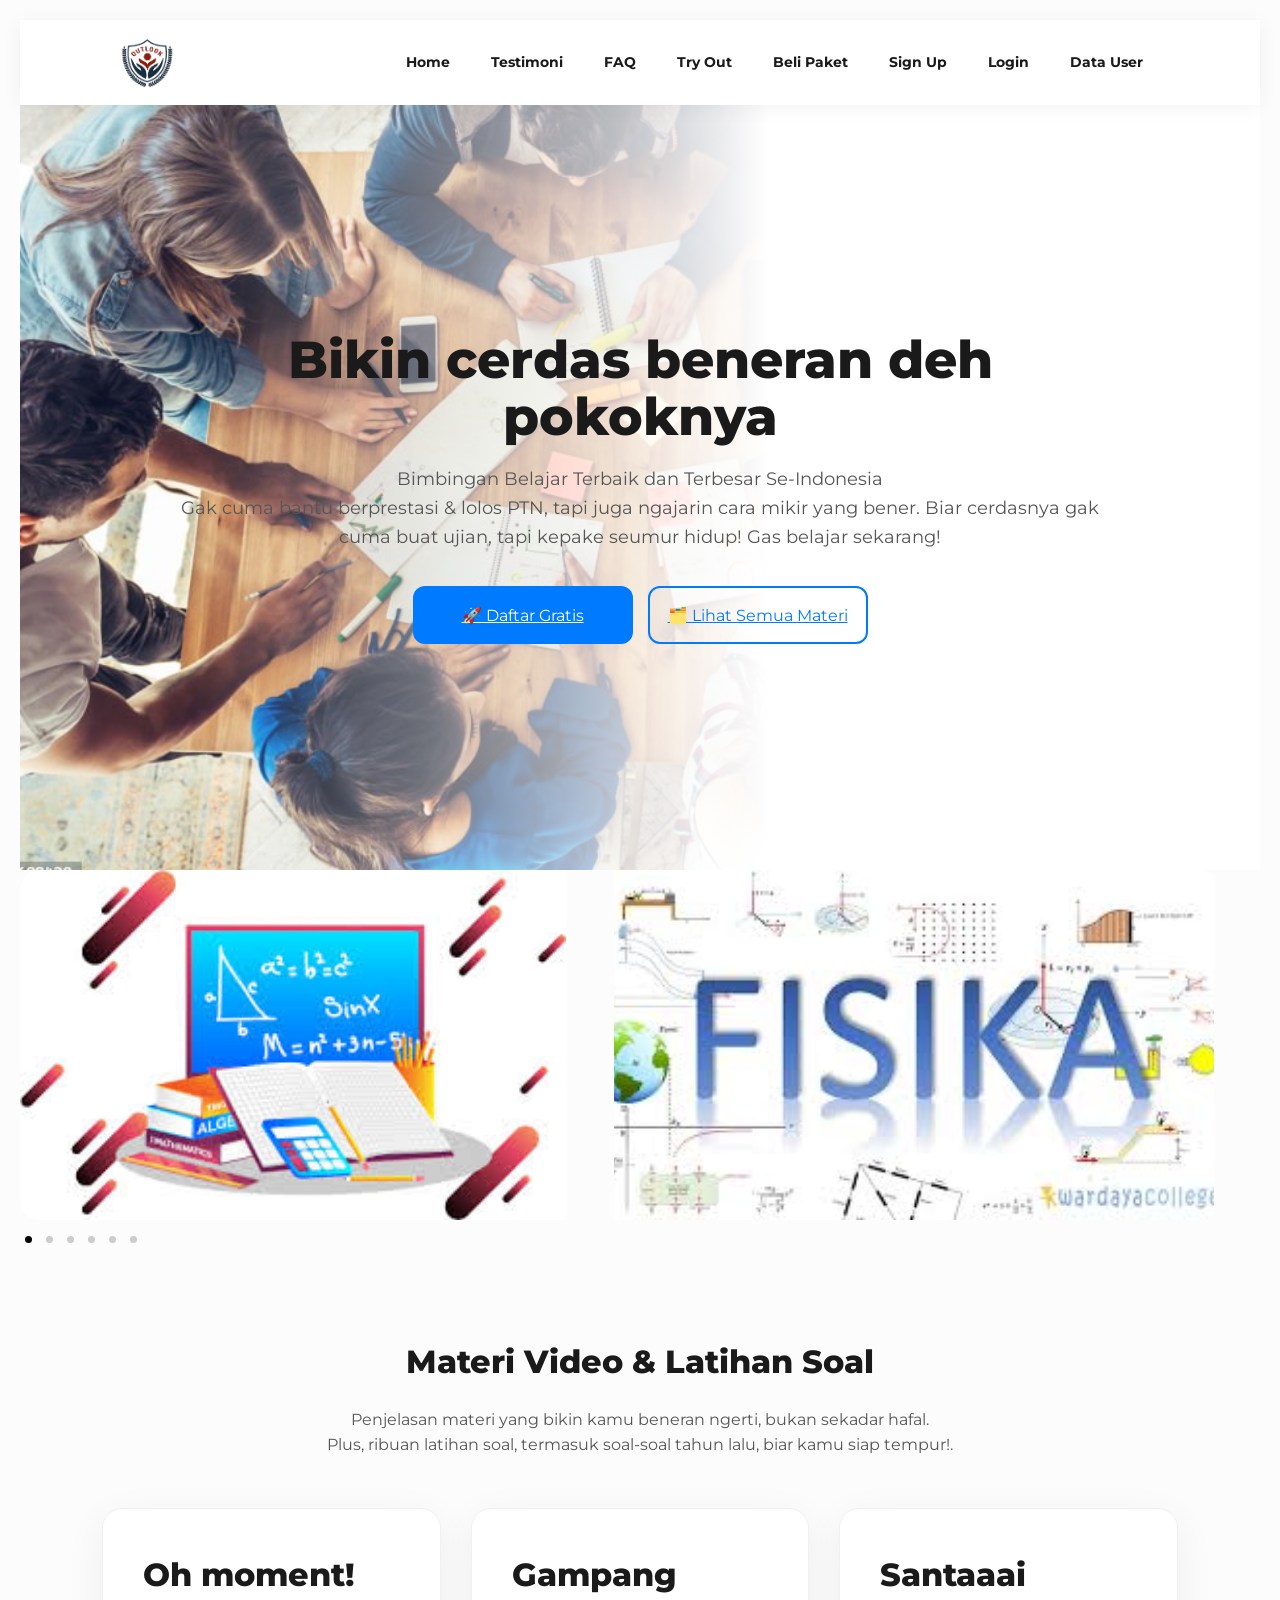
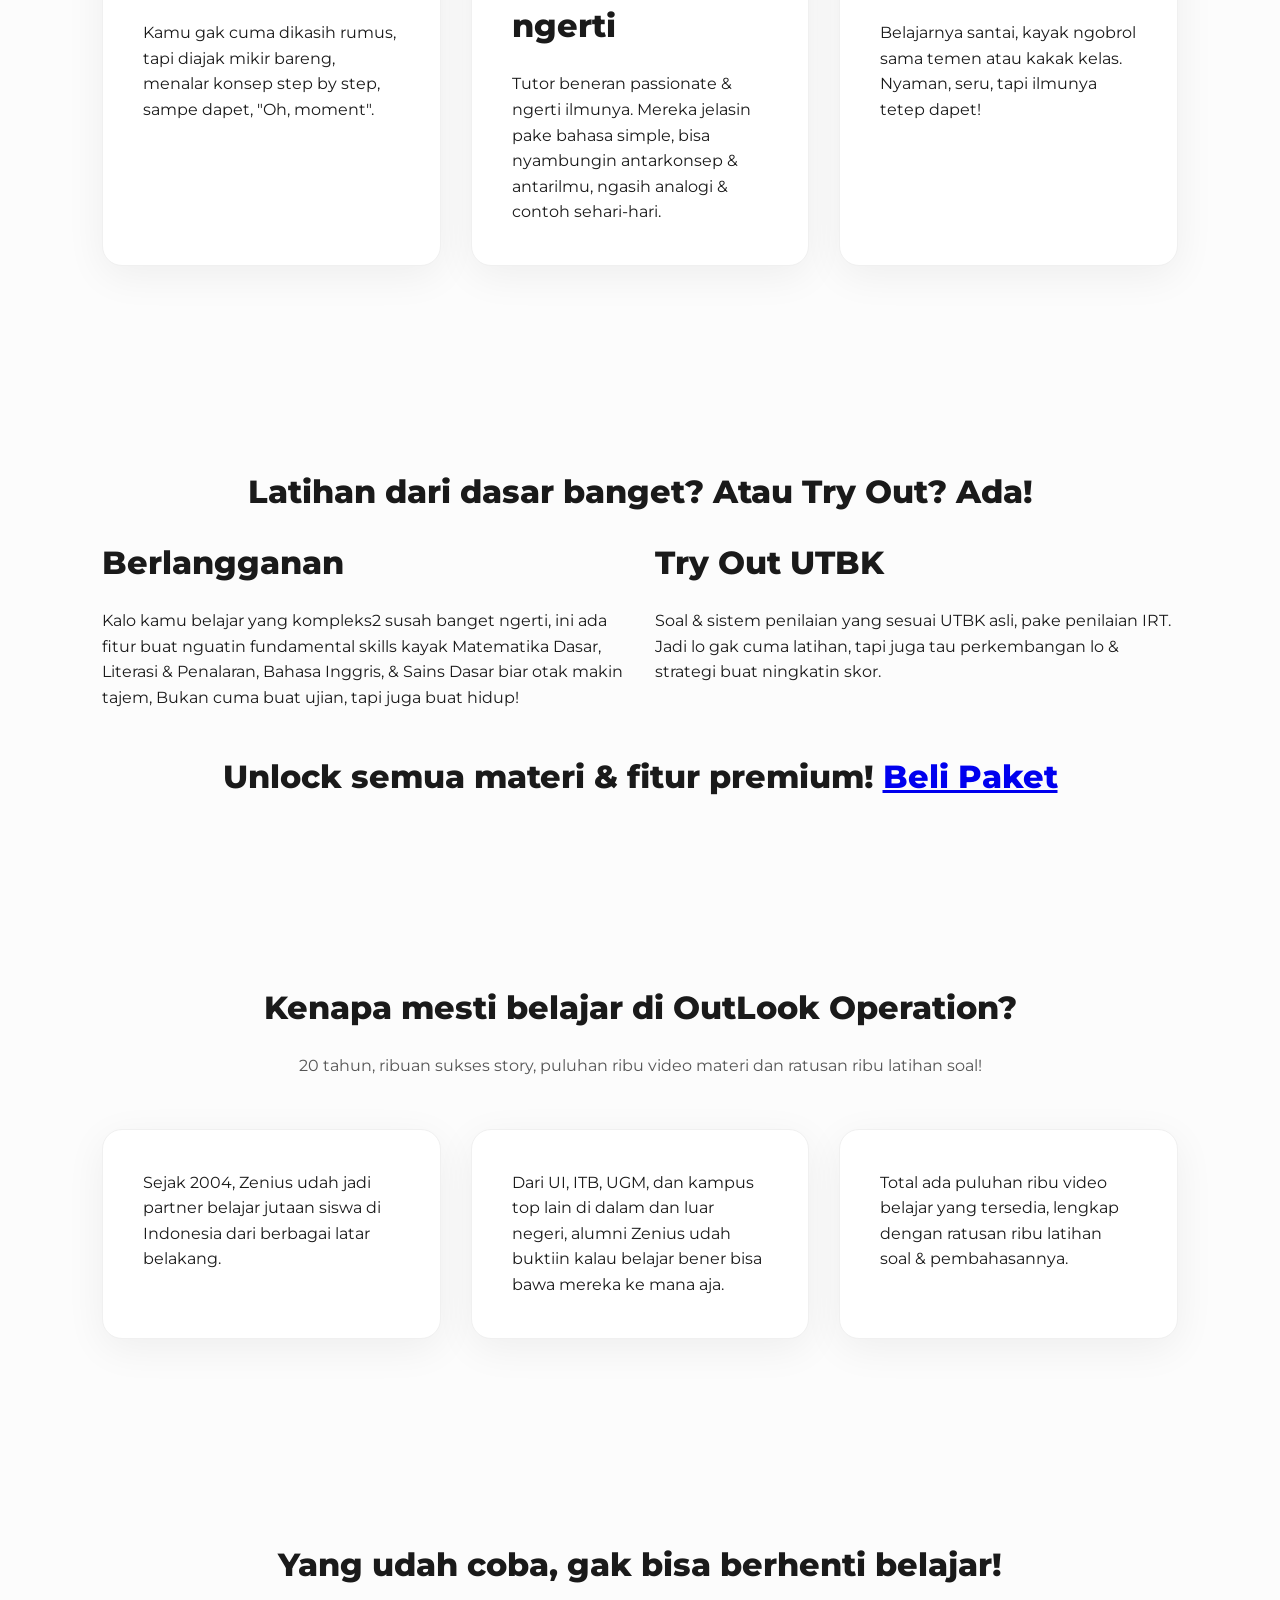
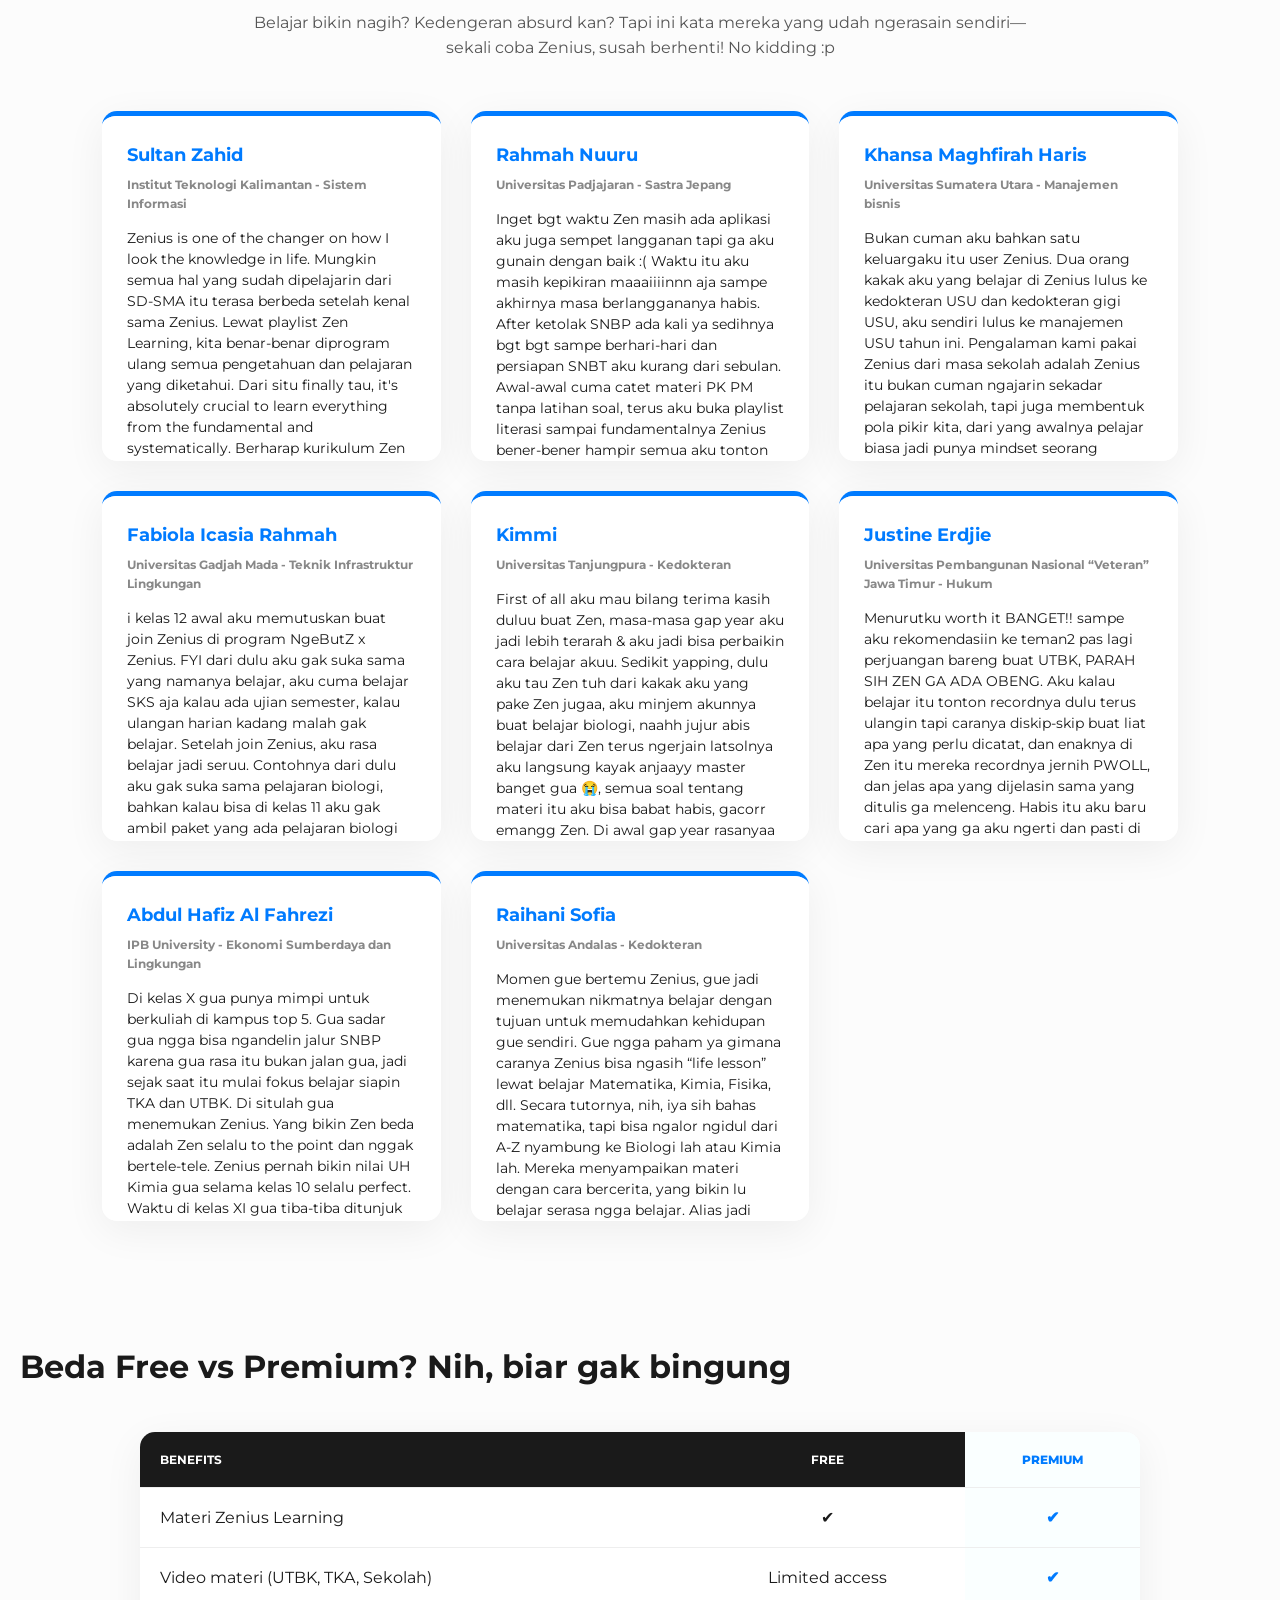
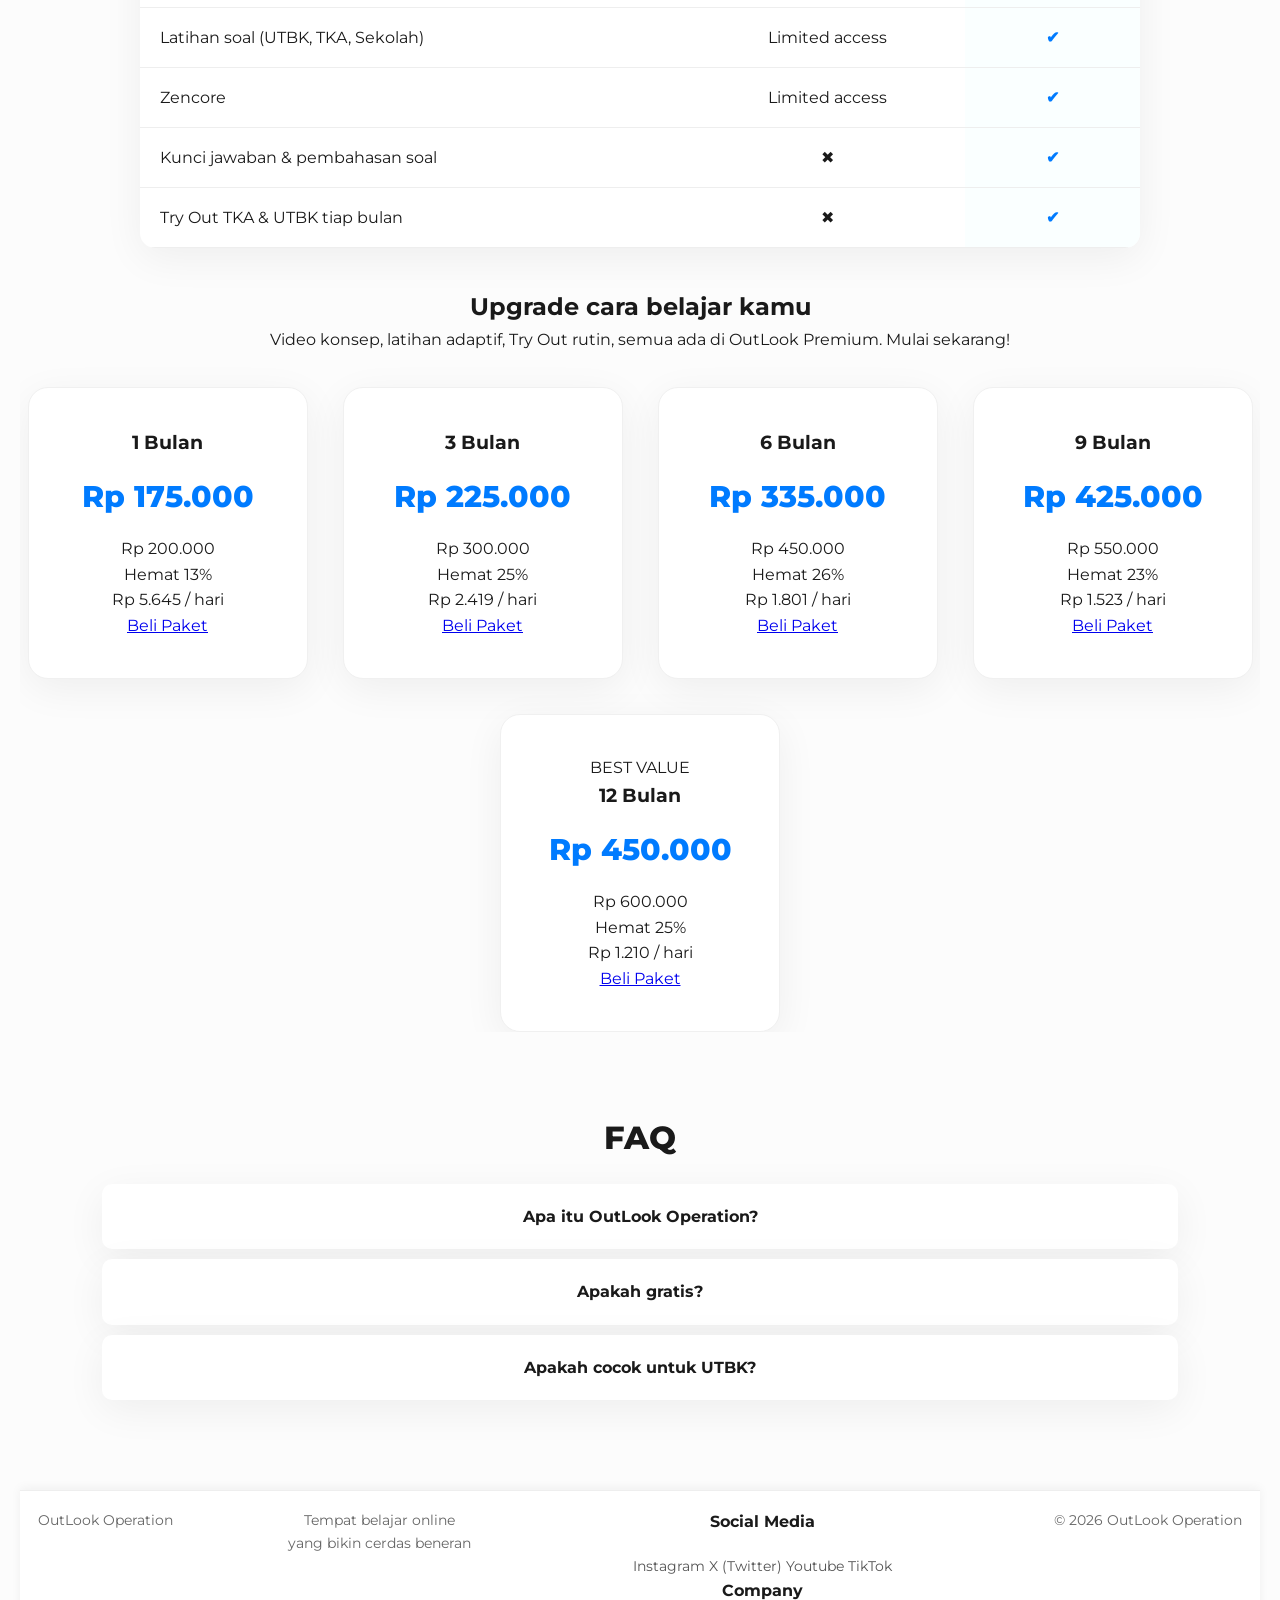
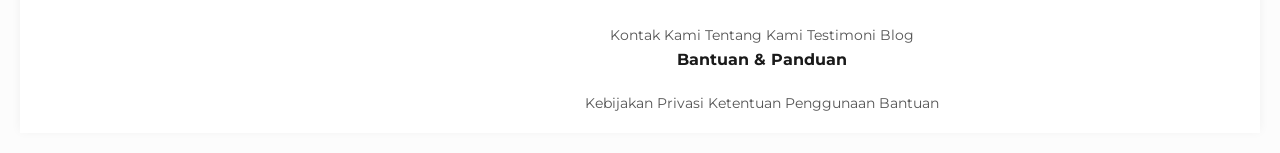
==== index.html @ 1793c938 "nabila membuat JS untuk data user ke tabel dan membuat CSS untuk halaman login & sign up" ====
<html lang="en">
<head>
    <meta charset="UTF-8">
    <meta name="viewport" content="width=device-width, initial-scale=1.0">
    <title>OutLook Operation</title>
    <link rel="stylesheet" href="CSS/style.css">
    <link rel="preconnect" href="https://fonts.googleapis.com">
    <link rel="preconnect" href="https://fonts.gstatic.com" crossorigin>
    <link href="https://fonts.googleapis.com/css2?family=Montserrat:ital,wght@0,100..900;1,100..900&display=swap" rel="stylesheet">

</head>
<body>
    <!-- Header -->
    <header class="navbar">
        <li><a href="#testimoni">Testimoni</a></li>
        <li><a href="#faq">FAQ</a></li>

        <div class="top-menu">
            <ul>
                <li><a href="sma.html">SMA</a></li>
                <li><a href="utbk.html">UTBK</a></li>
                <li><a href="ujian-mandiri.html">Ujian Mandiri</a></li>
            </ul>
        </div>
            <a href="index.html">
            <img src="OutLook Logo.png" alt="Logo" style="height: 75px;">
            </a>
        <div>
            <input type="checkbox" id="nav-Toggle" class="nav-Toggle">
            <label for="nav-Toggle" class="navToggleMenu">
                <span></span>
                <span></span>
                <span></span>
            </label>
            <nav>
                <ul class="nav-menu">
                    <li><a href="index.html" class="active">Home</a></li>
                    <li><a href="#testimoni">Testimoni</a></li>
                    <li><a href="#faq">FAQ</a></li>
                    <li><a href="#tryout">Try Out</a></li>
                    <li><a href="#beli-paket">Beli Paket</a></li>
                    <li><a href="SignUp.html">Sign Up</a></li>
                    <li><a href="login.html">Login</a></li>
                    <li><a href="DataUser.html">Data User</a></li>
                </ul>
            </nav>
        </div>
    </header>
    <!-- akhir header -->

    <!-- awal main -->
    <main>
        <!-- section 1: welcome -->
        <section class="hero">
            <div class="container">
                <h1>Bikin cerdas beneran deh pokoknya</h1>
                <p>Bimbingan Belajar Terbaik dan Terbesar Se-Indonesia <br> Gak cuma bantu berprestasi & lolos PTN, tapi juga ngajarin cara mikir yang bener. Biar cerdasnya gak cuma buat ujian, tapi kepake seumur hidup! Gas belajar sekarang!
                </p>
                <div class="hero-button">
                    <!-- Link cepat -->
                    <a href="SignUp.html" class="btn btn-primary">🚀 Daftar Gratis</a>
                    <a href="Materi.html" class="btn btn-outline">🗂️ Lihat Semua Materi</a>
                </div>
            </div>
        </section>

        <div class="slider">

            <!-- Radio -->
            <input type="radio" name="slide" id="s1" checked>
            <input type="radio" name="slide" id="s2">
            <input type="radio" name="slide" id="s3">
            <input type="radio" name="slide" id="s4">
            <input type="radio" name="slide" id="s5">
            <input type="radio" name="slide" id="s6">

            <!-- Slides -->
            <div class="slides">

                <img src="images/img1.jpg">
                <img src="images/img2.jpg">
                <img src="images/img3.jpg">
                <img src="images/img4.jpg">
            
            </div>

            <!-- Dots -->
            <div class="dots">
                <label for="s1"></label>
                <label for="s2"></label>
                <label for="s3"></label>
                <label for="s4"></label>
                <label for="s5"></label>
                <label for="s6"></label>
            </div>

        </div>
        </section>


        <!-- Section 2: Video & Modul -->
        <section class="section">
            <div class="container">
                <h2>Materi Video & Latihan Soal</h2>
                <p class="section-desc">Penjelasan materi yang bikin kamu beneran ngerti, bukan sekadar hafal.<br>

Plus, ribuan latihan soal, termasuk soal-soal tahun lalu, biar kamu siap tempur!.</p>
                <div class="grid-card">
                    <article class="card">
                        <h2>Oh moment!</h2>
                        <p>Kamu gak cuma dikasih rumus, tapi diajak mikir bareng, menalar konsep step by step, sampe dapet, "Oh, moment".</p>
                    </article>
                    <article class="card">
                        <h2>Gampang ngerti</h2>
                        <p>Tutor beneran passionate & ngerti ilmunya. Mereka jelasin pake bahasa simple, bisa nyambungin antarkonsep & antarilmu, ngasih analogi & contoh sehari-hari.</p>
                    </article>
                    <article class="card">
                        <h2>Santaaai</h2>
                        <p>Belajarnya santai, kayak ngobrol sama temen atau kakak kelas. Nyaman, seru, tapi ilmunya tetep dapet!</p>
                    </article>
                </div>
            </div>
        </section>

                <!-- Section 3: Try Out -->
        <section class="section">
            <div class="container">
                <h2>Latihan dari dasar banget? Atau Try Out? Ada!</h2>
                <div class="grid-tryout">
                    <article class="tryout">
                        <h2>Berlangganan</h2>
                        <p>Kalo kamu belajar yang kompleks2 susah banget ngerti, ini ada fitur buat nguatin fundamental skills kayak Matematika Dasar, Literasi & Penalaran, Bahasa Inggris, & Sains Dasar biar otak makin tajem, Bukan cuma buat ujian, tapi juga buat hidup!</p>
                    </article>
                    <article class="tryout">
                        <h2>Try Out UTBK</h2>
                        <p>Soal & sistem penilaian yang sesuai UTBK asli, pake penilaian IRT. Jadi lo gak cuma latihan, tapi juga tau perkembangan lo & strategi buat ningkatin skor.</p>
                    </article>
                </div>
            </div>

            <h2>Unlock semua materi & fitur premium! <a href="BeliPaket.html">Beli Paket</a></h2>
        </section>

        <!-- section 3: About -->
        <section class="section">
            <div class="container">
                <h2>Kenapa mesti belajar di OutLook Operation?</h2>
                <p class="section-desc">20 tahun, ribuan sukses story, puluhan ribu video materi dan ratusan ribu latihan soal!</p>
                <div class="grid-about">
                    <div class="about">
                        <p>Sejak 2004, Zenius udah jadi partner belajar jutaan siswa di Indonesia dari berbagai latar belakang.</p>
                    </div>
                    <div class="about">
                        <p>Dari UI, ITB, UGM, dan kampus top lain di dalam dan luar negeri, alumni Zenius udah buktiin kalau belajar bener bisa bawa mereka ke mana aja.</p>
                    </div>
                    <div class="about">
                        <p>Total ada puluhan ribu video belajar yang tersedia, lengkap dengan ratusan ribu latihan soal & pembahasannya.</p>
                    </div>              
                </div>
            </div>
        </section>

                <!-- section 4: Testimoni -->
        <section class="section" id="testimoni">
            <div class="container">
                <h2>Yang udah coba, gak bisa berhenti belajar!</h2>
                <p class="section-desc">Belajar bikin nagih? Kedengeran absurd kan? Tapi ini kata mereka yang udah ngerasain sendiri—sekali coba Zenius, susah berhenti! No kidding :p</p>
                <div class="grid-testimoni">
                    <div class="testimoni">
                        <h3>Sultan Zahid</h3>
                        <p>Institut Teknologi Kalimantan - Sistem Informasi</p>
                        <p>Zenius is one of the changer on how I look the knowledge in life. Mungkin semua hal yang sudah dipelajarin dari SD-SMA itu terasa berbeda setelah kenal sama Zenius. Lewat playlist Zen Learning, kita benar-benar diprogram ulang semua pengetahuan dan pelajaran yang diketahui. Dari situ finally tau, it's absolutely crucial to learn everything from the fundamental and systematically. Berharap kurikulum Zen bisa diterapkan ke seluruh sekolah, pasti banyak banget siswa yang akan melihat pelajaran menjadi lebih bermakna. Thank you so much Zen!</p>
                    </div>
                    <div class="testimoni">
                        <h3>Rahmah Nuuru</h3>
                        <p>Universitas Padjajaran - Sastra Jepang</p>
                        <p>Inget bgt waktu Zen masih ada aplikasi aku juga sempet langganan tapi ga aku gunain dengan baik :( Waktu itu aku masih kepikiran maaaiiiinnn aja sampe akhirnya masa berlanggananya habis. After ketolak SNBP ada kali ya sedihnya bgt bgt sampe berhari-hari dan persiapan SNBT aku kurang dari sebulan. Awal-awal cuma catet materi PK PM tanpa latihan soal, terus aku buka playlist literasi sampai fundamentalnya Zenius bener-bener hampir semua aku tonton dan aku catet :D Catetan aku almost dari Zenius semua untuk sub-test PU, PPU, PBM, LitBind, LitBing. Seneng bgt karena tutornya tuh ngajarnya asik! Pake bahasa gaul dan kayak lagi diajarin temen. Enjoy bgt sampe lupa waktu kalo buka Zenius. Bener-bener diajarin dari dasar dan alasan kenapa harus belajar tiap sub-test sampai ke hal-hal detail ada semua, keren bgt. Beneran seneng bgt pernah belajar bareng Zen dan agak menyesal waktu itu sempet kebanyakan main, tapi thank you yaa Zenius sudah bantu aku capai salah satu mimpi aku </p>
                    </div>
                    <div class="testimoni">
                        <h3>Khansa Maghfirah Haris</h3>
                        <p>Universitas Sumatera Utara - Manajemen bisnis</p>
                        <p>Bukan cuman aku bahkan satu keluargaku itu user Zenius. Dua orang kakak aku yang belajar di Zenius lulus ke kedokteran USU dan kedokteran gigi USU, aku sendiri lulus ke manajemen USU tahun ini. Pengalaman kami pakai Zenius dari masa sekolah adalah Zenius itu bukan cuman ngajarin sekadar pelajaran sekolah, tapi juga membentuk pola pikir kita, dari yang awalnya pelajar biasa jadi punya mindset seorang mahasiswa. Jujur belajar di Zenius itu awet bangett ilmunya, kita diajarin dari konsep dasar bukan carcep (cara cepat) atau hapalan yang panjang2. Rasanya setiap habis belajar di Zenius itu mau belajar lagi lagi dan lagi, ilmunya ga pernah dapat di tempat lain, cuman di Zenius aku jadi suka belajar, dan penasaran dengan hal2 baru. Apalagi soal-soal dan tryoutnya, aku selalu ga bosen2 bahas soal di Zenius, soal-soalnya hots dan nantangin banget. Pencapaian nilai aku meningkat drastis waktu belajar di Zenius, ga bimbel di mana pun dari smp, tapi aku selalu dapat peringkat tertinggi di kelas maupun di sekolah. Kita diajarkan pemahaman dan pentingnya kita tau ilmu2 yang diajarkan ke kita, bukan cuman untuk sekolah tapi juga untuk masa depan kita. Tutor2 nya asli seru dan jago2 banget ngajarin, the real berkualitas, belajar mandiri jadi lebih enjoy tapi daging semua yang didapat. Makasih banget buat Zenius udah nemenin masa sekolahku, gak pernah nyesel belajar di Zenius, dan jadi rekomendasi banget untuk kamu yang mau jadi pelajar cerdas dan berkualitas ❤❤❤✨</p>
                    </div>
                    <div class="testimoni">
                        <h3>Fabiola Icasia Rahmah</h3>
                        <p>Universitas Gadjah Mada - Teknik Infrastruktur Lingkungan</p>
                        <p>i kelas 12 awal aku memutuskan buat join Zenius di program NgeButZ x Zenius. FYI dari dulu aku gak suka sama yang namanya belajar, aku cuma belajar SKS aja kalau ada ujian semester, kalau ulangan harian kadang malah gak belajar. Setelah join Zenius, aku rasa belajar jadi seruu. Contohnya dari dulu aku gak suka sama pelajaran biologi, bahkan kalau bisa di kelas 11 aku gak ambil paket yang ada pelajaran biologi (tapi sayangnya di sekolahku gak ada). Akhirnya aku harus menjalankan masa SMA ku terutama di kelas 10 dan 11 untuk belajar biologi walaupun gak suka, soal nilai jangan ditanya tiap ulangan harian aja gak pernah belajar, pasti lah di bawah KKM wkwkwk, padahal untuk pelajaran lain (fisika, kimia) masih oke oke aja. Waktu di kelas 12 mulai lah belajar lewat Zenius dan ternyata aku jadi suka biologi karena penjelasan di Zenius tuh runtut terus kita bisa kilas balik kenapa sih ini bisa ada, apa gunanya kita belajar ini, dan yang bikin aku kagum ada semua hal itu terkoneksi... dari sini sih aku jadi suka belajar khususnya biologi.. dan saat pertama kali aku ulangan biologi di kelas 12... aku dapet nilai terbesar di kelas, diriku aja heran banget apalagi teman-teman sekelasku. pokoknya Zenius tuh bikin aku jadi suka belajar, semoga semangat belajar ini bisa terus ada dalam diriku... thanks Zenius 🙌</p>
                    </div>
                    <div class="testimoni">
                        <h3>Kimmi</h3>
                        <p>Universitas Tanjungpura - Kedokteran</p>
                        <p>First of all aku mau bilang terima kasih duluu buat Zen, masa-masa gap year aku jadi lebih terarah & aku jadi bisa perbaikin cara belajar akuu. Sedikit yapping, dulu aku tau Zen tuh dari kakak aku yang pake Zen jugaa, aku minjem akunnya buat belajar biologi, naahh jujur abis belajar dari Zen terus ngerjain latsolnya aku langsung kayak anjaayy master banget gua 😭, semua soal tentang materi itu aku bisa babat habis, gacorr emangg Zen. Di awal gap year rasanyaa clueless harus gimana, teruss kakak aku bilang Zenius comeback. Teruss aku langsung beli yang premium setahun. Langsung deh tuh gass marathon playlist UTBK Zenius. Mulai dari situ aku nyadar kalo fondasi sengaruh itu buat belajarr. Soalnya dari dulu aku belajar yaa langsung ke materi yang bakal untuk ulangan & terpaku sama rumus. Kalo sekarang aku udah bisa ga terpaku sama rumus jadi bisa ngerjain soal walaupun materinya udah samar-samar gituu. Kurang lebih setahun akuu belajarr samaa Zenn + ngebutz, comboo inii ngubah cara pandang aku buaatt belajaarr, yang tadinyaa akuu belajar buat tes ajaa, sekarang aku belajar buat dipake seterusnyaa. Setelah bangun - makan - belajar - makan - mandi - belajar - tidur selama setahun ditemenin sama Zen akhirnya aku lolos utbk tahunn inii YEEEYYY, tebak di manaa... DI FK UNTAN 😭😭 setelah dua kali nolak aku akhirnya dia nerima aku plss!!!! Thankk youu Zenn udah nemenin masa masa gap akuu, sekarang aku masih & selalu rekomendasiin Zen buat temen-temen aku yang mau UTBK. Ga kebayang kalo ga tau Zen comeback bakal gimana setahun kemaren 😔 beruntung bisa kenal Zen & tutor-tutor Zen. SAYANG BANGET SAMA ZENN, LOVV LOOVV 🫶🏻🫶🏻🫶🏻🫶🏻🫶🏻</p>
                    </div>
                    <div class="testimoni">
                        <h3>Justine Erdjie</h3>
                        <p>Universitas Pembangunan Nasional “Veteran” Jawa Timur - Hukum</p>
                        <p>Menurutku worth it BANGET!! sampe aku rekomendasiin ke teman2 pas lagi perjuangan bareng buat UTBK, PARAH SIH ZEN GA ADA OBENG. Aku kalau belajar itu tonton recordnya dulu terus ulangin tapi caranya diskip-skip buat liat apa yang perlu dicatat, dan enaknya di Zen itu mereka recordnya jernih PWOLL, dan jelas apa yang dijelasin sama yang ditulis ga melenceng. Habis itu aku baru cari apa yang ga aku ngerti dan pasti di ZEN LAGII CARINYAA, KAYA UDAH SEKOMPLIT ITUUUU. Apalagi kalau udah belajar sama Ka Butz, Ka Uti, Ka Insiii, AKKK ITU SERU BNGTT, udah deh itu ajaa, TERIMA KASIH ZENNN UDAH BANTU ANAK GAGAL INI YANG KETOLAK 9 JALUR PTN DI TAHUN KEMARIN.</p>
                    </div>
                    <div class="testimoni">
                        <h3>Abdul Hafiz Al Fahrezi</h3>
                        <p>IPB University - Ekonomi Sumberdaya dan Lingkungan</p>
                        <p>Di kelas X gua punya mimpi untuk berkuliah di kampus top 5. Gua sadar gua ngga bisa ngandelin jalur SNBP karena gua rasa itu bukan jalan gua, jadi sejak saat itu mulai fokus belajar siapin TKA dan UTBK. Di situlah gua menemukan Zenius. Yang bikin Zen beda adalah Zen selalu to the point dan nggak bertele-tele. Zenius pernah bikin nilai UH Kimia gua selama kelas 10 selalu perfect. Waktu di kelas XI gua tiba-tiba ditunjuk ikut OSK Biologi yang saat itu gak gua dalami. Tapi selama 2 bulan gua enjoy banget belajar biologi kayak didongengin aja wkwk (GG Bang Pras). Walau belum lolos saat itu, gua sangat bersyukur karena gua jadi menemukan passion di bidang lingkungan hidup. Sampai di kelas XII gua sedih denger Zen tutup sementara.... tapi ketika Zen balik tanpa pikir panjang gua langsung langganan lagi. Gua sangat terbantu dengan tracker materi yang disediain Zen. Banyak banget pandangan baru ketika belajar math di Zenius rasanya yang awalnya di sekolah gak nyambung langsung disambungin sama Zen (Bang Sabda panutan🫡). Dan akhir perjuangan, gua lulus UTBK di Ekonomi Sumberdaya dan Lingkungan - IPB. Terima kasih banyak buat Zen yang udah nemenin selama 3 tahun terakhir! Bahkan, saat ini gua masih langganan Zen untuk persiapan mata kuliah Mafiki dasar di semester 1 nanti, hehe. Akhir kata ILY ZEN! Terus jadi platform yang bikin cerdas beneran ya!</p>
                    </div>   
                    <div class="testimoni">
                        <h3>Raihani Sofia</h3>
                        <p>Universitas Andalas - Kedokteran</p>
                        <p>Momen gue bertemu Zenius, gue jadi menemukan nikmatnya belajar dengan tujuan untuk memudahkan kehidupan gue sendiri. Gue ngga paham ya gimana caranya Zenius bisa ngasih “life lesson” lewat belajar Matematika, Kimia, Fisika, dll. Secara tutornya, nih, iya sih bahas matematika, tapi bisa ngalor ngidul dari A-Z nyambung ke Biologi lah atau Kimia lah. Mereka menyampaikan materi dengan cara bercerita, yang bikin lu belajar serasa ngga belajar. Alias jadi seru parah dan nagih. Gongnya, moment gue waktu pandemi, isu-isunya murid Indonesia ngalamin learning loss, tapi gue ga relate sama sekali karena justru gue jadi semangat belajar walau ga di sekolah, alias pake Zenius. Akhirnya keterusan sampe SMA (semoga berlanjut sampai akhir hayat wkwk). Mindset gue terhadap belajar makin bagus karena makin dipoles. At the end, gue jadi mahasiswa Kedokteran!!! Thank you Zenius! Gue dateng dengan ekspektasi nilai 100 di ujian, lalu pulang dengan pelajaran hidup dengan segambreng 'bingkisan' nilai 100.</p>
                    </div>               
                </div>
            </div>
        </section>

        <h1>Beda Free vs Premium? Nih, biar gak bingung</h1>

        <table>
        <thead>
            <tr>
            <th>Benefits</th>
            <th class="center">Free</th>
            <th class="center premium">Premium</th>
            </tr>
        </thead>

        <tbody>
            <tr>
            <td>Materi Zenius Learning</td>
            <td class="center check">✔</td>
            <td class="center premium check">✔</td>
            </tr>

            <tr>
            <td>Video materi (UTBK, TKA, Sekolah)</td>
            <td class="center limited">Limited access</td>
            <td class="center premium check">✔</td>
            </tr>

            <tr>
            <td>Latihan soal (UTBK, TKA, Sekolah)</td>
            <td class="center limited">Limited access</td>
            <td class="center premium check">✔</td>
            </tr>

            <tr>
            <td>Zencore</td>
            <td class="center limited">Limited access</td>
            <td class="center premium check">✔</td>
            </tr>

            <tr>
            <td>Kunci jawaban & pembahasan soal</td>
            <td class="center cross">✖</td>
            <td class="center premium check">✔</td>
            </tr>

            <tr>
            <td>Try Out TKA & UTBK tiap bulan</td>
            <td class="center cross">✖</td>
            <td class="center premium check">✔</td>
            </tr>
        </tbody>
        </table>

</div>

    <section class="pricing-section" id="beli-paket">
        <h1>Upgrade cara belajar kamu</h1>
        <p>Video konsep, latihan adaptif, Try Out rutin, semua ada di OutLook Premium. Mulai sekarang!</p>

        <div class="pricing-cards">

            <!-- 1 BULAN -->
            <div class="card">
            <h3>1 Bulan</h3>
            <div class="price-box">
                <div class="price">Rp 175.000</div>
                <div class="old-price">Rp 200.000</div>
                <div class="save">Hemat 13%</div>
                <div class="per-day">Rp 5.645 / hari</div>
            </div>
                <a href="BeliPaket.html?paket=1">Beli Paket</a>
            </div>

            <!-- 3 BULAN -->
            <div class="card">
            <h3>3 Bulan</h3>
            <div class="price-box">
                <div class="price">Rp 225.000</div>
                <div class="old-price">Rp 300.000</div>
                <div class="save">Hemat 25%</div>
                <div class="per-day">Rp 2.419 / hari</div>
            </div>
                <a href="BeliPaket.html?paket=3">Beli Paket</a>
            </div>

            <!-- 6 BULAN -->
            <div class="card">
            <h3>6 Bulan</h3>
            <div class="price-box">
                <div class="price">Rp 335.000</div>
                <div class="old-price">Rp 450.000</div>
                <div class="save">Hemat 26%</div>
                <div class="per-day">Rp 1.801 / hari</div>
            </div>
                <a href="BeliPaket.html?paket=6">Beli Paket</a>
            </div>

            <!-- 9 BULAN -->
            <div class="card">
            <h3>9 Bulan</h3>
            <div class="price-box">
                <div class="price">Rp 425.000</div>
                <div class="old-price">Rp 550.000</div>
                <div class="save">Hemat 23%</div>
                <div class="per-day">Rp 1.523 / hari</div>
            </div>
                <a href="BeliPaket.html?paket=9">Beli Paket</a>
            </div>

            <!-- 12 BULAN -->
            <div class="card best">
            <div class="badge">BEST VALUE</div>
            <h3>12 Bulan</h3>
            <div class="price-box">
                <div class="price">Rp 450.000</div>
                <div class="old-price">Rp 600.000</div>
                <div class="save">Hemat 25%</div>
                <div class="per-day">Rp 1.210 / hari</div>
            </div>
                <a href="BeliPaket.html?paket=12">Beli Paket</a>
            </div>
        </div>

        </section>
    </main>
    <!-- akhir main -->

    <section class="section" id="faq">
    <div class="container">
        <h2>FAQ</h2>

        <div class="faq-item">
            <input type="checkbox" id="faq1">
            <label for="faq1">Apa itu OutLook Operation?</label>
            <p>Platform belajar online yang bantu kamu ngerti konsep, bukan cuma hafal.</p>
        </div>

        <div class="faq-item">
            <input type="checkbox" id="faq2">
            <label for="faq2">Apakah gratis?</label>
            <p>Ada versi gratis, tapi fitur lengkap ada di premium.</p>
        </div>

        <div class="faq-item">
            <input type="checkbox" id="faq3">
            <label for="faq3">Apakah cocok untuk UTBK?</label>
            <p>Sangat cocok karena soal dan sistemnya mirip UTBK asli.</p>
        </div>

    </div>
</section>


    <!-- Footer -->
        <footer class="footer">
            <!-- kiri -->
            <div class="footer-kiri">
                <div class="logo">
                OutLook
                <span>Operation</span>
                </div>

                <div class="tagline">
                    Tempat belajar online<br>
                    yang bikin cerdas beneran
                </div>

                <!-- kanan -->
                <div class="footer-kanan">
                    <div class="footer-col">
                    <h4>Social Media</h4>
                    <ul>
                        <li>Instagram</li>
                        <li>X (Twitter)</li>
                        <li>Youtube</li>
                        <li>TikTok</li>
                    </ul>
                    </div>

                    <div class="footer-col">
                    <h4>Company</h4>
                    <ul>
                        <li>Kontak Kami</li>
                        <li>Tentang Kami</li>
                        <li>Testimoni</li>
                        <li>Blog</li>
                    </ul>
                    </div>

                    <div class="footer-col">
                    <h4>Bantuan & Panduan</h4>
                    <ul>
                        <li>Kebijakan Privasi</li>
                        <li>Ketentuan Penggunaan</li>
                        <li>Bantuan</li>
                    </ul>
                    </div>

                </div>
                    <p>&copy; 2026 OutLook Operation</p>
                </div>
        </footer>
        <script src="proses.js"></script>
</body>
</html>
---- CSS/style.css ----
@import url('https://fonts.googleapis.com/css2?family=Montserrat:wght@400;600;700;800&display=swap');

:root {
    --primary: #007bff;
    --primary-hover: #0056b3;
    --dark: #1a1a1a;
    --text-gray: #555;
    --bg-light: #fcfcfc;
    --white: #ffffff;
    --shadow-soft: 0 10px 40px rgba(0,0,0,0.06);
    --transition: all 0.3s cubic-bezier(0.4, 0, 0.2, 1);
}

* {
    margin: 0;
    padding: 0;
    box-sizing: border-box;
}
  ul {
            list-style-type: none;
            margin: 0;
            padding: 0;
            }

            li {
                display: inline;
            }

        body {
            font-family: Arial, sans-serif;
            padding: 20px;
        }

        .search-box {
            text-align: center;
            margin-bottom: 20px;
        }

        input {
            width: 300px;
            padding: 10px;
            border-radius: 20px;
            border: 1px solid #ccc;
            outline: none;
        }

        .course-list {
            max-width: 500px;
            margin: auto;
        }

        .course {
            padding: 12px;
            border: 1px solid #ddd;
            margin-bottom: 10px;
            border-radius: 10px;
            background: #f9f9f9;
        }

        .hidden {
            display: none;
        }

        /* Container */
        .slider {
            width: 600px;
        }

        /* Slide area */
        .slides {

            display: flex;
            overflow-x: auto;
            scroll-snap-type: x mandatory;
            scroll-behavior: smooth;
            border-radius: 20px;
        }

        .slides img {
            width: 600px;
            height: 350px;
            object-fit: cover;
            scroll-snap-align: start;
        }

        /* Hide scrollbar */
        .slides::-webkit-scrollbar {
            display: none;
        }

        /* Dots */
        .dots {
            text-align: center;
            margin-top: 10px;
        }

        .dots a {
            display: inline-block;
            width: 10px;
            height: 10px;
            margin: 5px;
            background: #ccc;
            border-radius: 50%;
            text-decoration: none;
        }

        .dots a:hover {
            background: #333;
        }
        .slider {
    width: 200px;
    position: relative;
}

    /* Hide radio */
    input {
        display: none;
    }

    /* Slides */
    .slides {
        display: flex;
        width: 600%;
        transition: transform 0.5s ease;
    }

    /* Set posisi slide */
    #s1:checked ~ .slides { transform: translateX(0%); }
    #s2:checked ~ .slides { transform: translateX(-100%); }
    #s3:checked ~ .slides { transform: translateX(-200%); }
    #s4:checked ~ .slides { transform: translateX(-300%); }
    #s5:checked ~ .slides { transform: translateX(-400%); }
    #s6:checked ~ .slides { transform: translateX(-500%); }

    .slides img {
        width: 600px;
        height: 350px;
        object-fit: cover;
    }

  /* Dots */
    .dots {
        text-align: justify;
        margin-top: 10px;
    }

    .dots label {
        display: inline-block;
        width: 7px;
        height: 7px;
        margin: 5px;
        background: #ccc;
        border-radius: 50%;
        cursor: pointer;
        transition: 0.3s;
    }

    /* Hover */
    .dots label:hover {
        background: #666;
    }

    /* ACTIVE DOT*/
    #s1:checked ~ .dots label[for="s1"],
    #s2:checked ~ .dots label[for="s2"],
    #s3:checked ~ .dots label[for="s3"],
    #s4:checked ~ .dots label[for="s4"],
    #s5:checked ~ .dots label[for="s5"],
    #s6:checked ~ .dots label[for="s6"] {
        background: black;
    }

html {
    scroll-behavior: smooth;
}

body {
    font-family: 'Montserrat', sans-serif;
    background-color: var(--bg-light);
    color: var(--dark);
    line-height: 1.6;
}

/* --- 1. NAVBAR FIX (ANTI-OVERLAP) --- */
.navbar {
    display: flex;
    align-items: center;
    justify-content: space-between;
    padding: 10px 8%;
    background: rgba(255, 255, 255, 0.98);
    backdrop-filter: blur(10px);
    position: sticky;
    top: 0;
    z-index: 2000;
    box-shadow: 0 2px 20px rgba(0,0,0,0.05);
    min-height: 85px;
}

/* Kelompokkan Logo & Slogan di Kiri */
.nav-left, .navbar > a:first-of-type {
    display: flex;
    align-items: center;
    gap: 20px;
}

.navbar img {
    height: 55px !important;
    width: auto;
}

/* Slogan Berdiri Sendiri */
.navbar div:nth-of-type(1) {
    font-size: 12px;
    color: #888;
    font-weight: 500;
    border-left: 1px solid #ddd;
    padding-left: 15px;
    line-height: 1.3;
}

/* Menu Utama di Kanan */
.nav-menu {
    display: flex;
    list-style: none;
    gap: 5px;
    margin-left: auto; 
}

.nav-menu li a {
    text-decoration: none;
    color: var(--dark);
    font-weight: 700;
    font-size: 14px;
    padding: 10px 18px;
    border-radius: 8px;
    transition: var(--transition);
}

.nav-menu li a:hover {
    background: #f0f7ff;
    color: var(--primary);
}


.navbar > li, .navbar > ul:not(.nav-menu), .top-menu {
    display: none !important;
}


.hero {
    min-height: 85vh;
    display: flex;
    align-items: center;
    justify-content: flex-end;
    padding: 60px 8%;
    background-image: 
        linear-gradient(to left, #ffffff 40%, rgba(255,255,255,0) 85%), 
        url('../images/hero-bg.jpg'); 
    background-size: cover;
    background-position: center;
    background-attachment: fixed;
}

.hero .container{
    width:100%;
    display:grid;
    justify-content:center;
    align-items:center;
}

.hero-content{
    max-width:900px;
    display:grid;
    flex-direction:column;
    align-items:center;
    text-align:center;
    gap:20px;
    animation:fadeInRight 1s ease-out;
}

.hero h1 {
    font-size: 52px;
    font-weight: 800;
    line-height: 1.1;
    margin-bottom: 20px;
    color: var(--dark);
    text-align: center;
}

.hero p {
    font-size: 18px;
    margin-bottom: 35px;
    color: var(--text-gray);
    text-align: center;
}

.hero-button {
    display: flex;
    gap: 15px;
    justify-content: center;
}

.btn{
    display:inline-flex;
    align-items:center;
    justify-content:center;
    min-width:220px;
    height:58px;
    border-radius: 12px;
    text-align: center;
}

.btn-primary { background: var(--primary); color: #fff; }
.btn-primary:hover { transform: translateY(-3px); box-shadow: 0 10px 20px rgba(0, 123, 255, 0.2); }

.btn-outline { border: 2px solid var(--primary); color: var(--primary); }
.btn-outline:hover { background: #f0f7ff; }

.grid-card, .grid-about, .grid-testimoni {
    display: grid;
    grid-template-columns: repeat(auto-fit, minmax(300px, 1fr));
    gap: 25px;
    margin-top: 40px;
}

.card, .about {
    background: var(--white);
    padding: 40px;
    border-radius: 20px;
    box-shadow: var(--shadow-soft);
    border: 1px solid #f0f0f0;
    transition: var(--transition);
}

.card:hover { transform: translateY(-10px); border-color: var(--primary); }

.testimoni {
    background: var(--white);
    padding: 25px;
    border-radius: 15px;
    border-top: 5px solid var(--primary);
    box-shadow: var(--shadow-soft);
    max-height: 350px;
    overflow-y: auto; 
    transition: var(--transition);
}

.testimoni::-webkit-scrollbar { width: 5px; }
.testimoni::-webkit-scrollbar-thumb { background: #eee; border-radius: 10px; }

.testimoni h3 { font-size: 18px; margin-bottom: 5px; color: var(--primary); }
.testimoni p:nth-of-type(1) { font-size: 12px; font-weight: 700; margin-bottom: 15px; color: #888; }
.testimoni p:nth-of-type(2) { font-size: 14px; line-height: 1.5; }

table {
    width: 100%;
    border-collapse: collapse;
    background: var(--white);
    border-radius: 15px;
    overflow: hidden;
    box-shadow: var(--shadow-soft);
    margin: 40px 0;
}

th, td { padding: 20px; text-align: left; border-bottom: 1px solid #eee; }
th { background: var(--dark); color: var(--white); font-size: 12px; text-transform: uppercase; }
.premium { background: #faffff; color: var(--primary); font-weight: 800; }

.pricing-section{
    text-align: center;
}
.pricing-cards {
    display: flex;
    flex-wrap: wrap;
    margin-top: 35px;
    gap: 35px;
    justify-content: center;
}

.pricing-section .card {
    width: 280px;
    text-align: center;
}

.price { font-size: 30px; font-weight: 800; color: var(--primary); margin: 15px 0; }

/* --- 6. FAQ (ACCORDION ANIMATION) --- */
.faq-item {
    background: var(--white);
    margin-bottom: 10px;
    border-radius: 10px;
    box-shadow: var(--shadow-soft);
}

.faq-item label {
    display: block;
    padding: 20px;
    font-weight: 700;
    cursor: pointer;
}

.faq-item p {
    max-height: 0;
    overflow: hidden;
    padding: 0 20px;
    transition: all 0.4s ease;
    color: var(--text-gray);
}

.faq-item input:checked ~ p {
    max-height: 200px;
    padding: 0 20px 20px;
}

/* --- 7. ANIMATIONS --- */
@keyframes fadeInRight {
    from { opacity: 0; transform: translateX(50px); }
    to { opacity: 1; transform: translateX(0); }
}

@media (max-width: 768px) {
    .navbar { flex-direction: column; gap: 15px; padding: 20px; height: auto; }
    .navbar div:nth-of-type(1) { border: none; padding: 0; text-align: center; }
    .hero { background-image: linear-gradient(#fff, #fff); justify-content: center; text-align: center; }
    .hero .container { justify-content: center; }
    .hero h1 { font-size: 32px; }
    .hero-button { flex-direction: column; }
}

main {
    width: 100%;
    overflow-x: hidden; /* Mencegah scroll horizontal */
}

/* Container untuk menjaga konten tetap di tengah dan tidak menyentuh pinggir */
.container {
    max-width: 1200px;
    margin: 0 auto;
    padding: 0 5%; /* Memberi nafas di sisi kiri & kanan */
}

/* 2. Merapikan Section */
.section {
    padding: 80px 0; /* Memberi jarak antar bagian (Atas & Bawah) */
    text-align: center; /* Default semua teks section di tengah */
}

.section h2 {
    font-size: 32px;
    margin-bottom: 20px;
    font-weight: 800;
}

.section-desc {
    max-width: 800px;
    margin: 0 auto 50px auto; 
    color: var(--text-gray);
}

.grid-card, .grid-about, .grid-testimoni, .grid-tryout {
    display: grid;
    grid-template-columns: repeat(auto-fit, minmax(300px, 1fr));
    gap: 30px;
    text-align: left; 
    margin-bottom: 40px;
}

.footer {
    background: #f8f9fa;
    padding: 60px 8% 20px;
    border-top: 1px solid #eee;
}

.footer-kiri {
    display: flex;
    flex-wrap: wrap; /* Agar responsif di HP */
    justify-content: space-between;
    gap: 40px;
}

/* Styling kolom-kolom footer */
.footer-col {
    flex: 1;
    min-width: 200px;
}

.footer-col h4 {
    margin-bottom: 20px;
    font-size: 16px;
    font-weight: 700;
    color: var(--dark);
}

.footer-col ul {
    list-style: none;
    padding: 0;
}

.footer-col ul li {
    margin-bottom: 10px;
    color: var(--text-gray);
    font-size: 14px;
    cursor: pointer;
    transition: 0.3s;
}

.footer-col ul li:hover {
    color: var(--primary);
}

/* Hak Cipta di bawah */
.footer > p {
    text-align: center;
    margin-top: 50px;
    padding-top: 20px;
    border-top: 1px solid #ddd;
    font-size: 12px;
    color: #999;
}

/* 5. Perbaikan Tabel (Agar Tengah dan Rapi) */
table {
    margin: 40px auto;
    max-width: 1000px;
}

.center {
    text-align: center;
}

.signup-wrapper{
    flex: 1;
    display: flex;
    justify-content: center;
    align-items: center;
    padding: 50px 20px;
}

/* BOX */
.signup-box{
    width: 100%;
    max-width: 450px;
    background: #fff;
    padding: 35px;
    border-radius: 20px;
    box-shadow: 0 10px 30px rgba(0,0,0,0.08);
}

.signup-box h2{
    text-align: center;
    color: #222;
    margin-bottom: 10px;
}

.signup-box p{
    text-align: center;
    color: #777;
    margin-bottom: 25px;
}

/* FORM */
.form-group{
    margin-bottom: 18px;
}

.form-group label{
    display: block;
    margin-bottom: 8px;
    font-size: 0.95rem;
    font-weight: 600;
    color: #333;
}

.form-group input{
    width: 100%;
    padding: 13px 15px;
    border: 1px solid #dcdcdc;
    border-radius: 10px;
    outline: none;
    font-size: 0.95rem;
    transition: 0.3s;
}

.form-group input:focus{
    border-color: #4f46e5;
    box-shadow: 0 0 8px rgba(79,70,229,0.2);
}

/* BUTTON */
button{
    width: 100%;
    padding: 14px;
    border: none;
    border-radius: 10px;
    background: #4f46e5;
    color: white;
    font-size: 1rem;
    font-weight: 600;
    cursor: pointer;
    transition: 0.3s;
}

button:hover{
    background: #3730a3;
    transform: translateY(-2px);
}

/* EXTRA */
.extra{
    margin-top: 20px;
    text-align: center;
}

.extra p{
    color: #666;
    font-size: 0.9rem;
}

.extra a{
    color: #4f46e5;
    text-decoration: none;
    font-weight: 600;
}

.extra a:hover{
    text-decoration: underline;
}

/* FOOTER */
.footer{
    background: #fff;
    text-align: center;
    padding: 18px;
    color: #666;
    font-size: 0.9rem;
    box-shadow: 0 -2px 10px rgba(0,0,0,0.05);
}

/* Perbaikan untuk Hero di layar Mobile */
@media (max-width: 768px) {
    .section {
        padding: 50px 0;
    }
    
    .grid-card {
        grid-template-columns: 1fr; /* Satu kolom saja di HP */
    }
}

.slides{
    display:flex;
    gap: 3em;
}
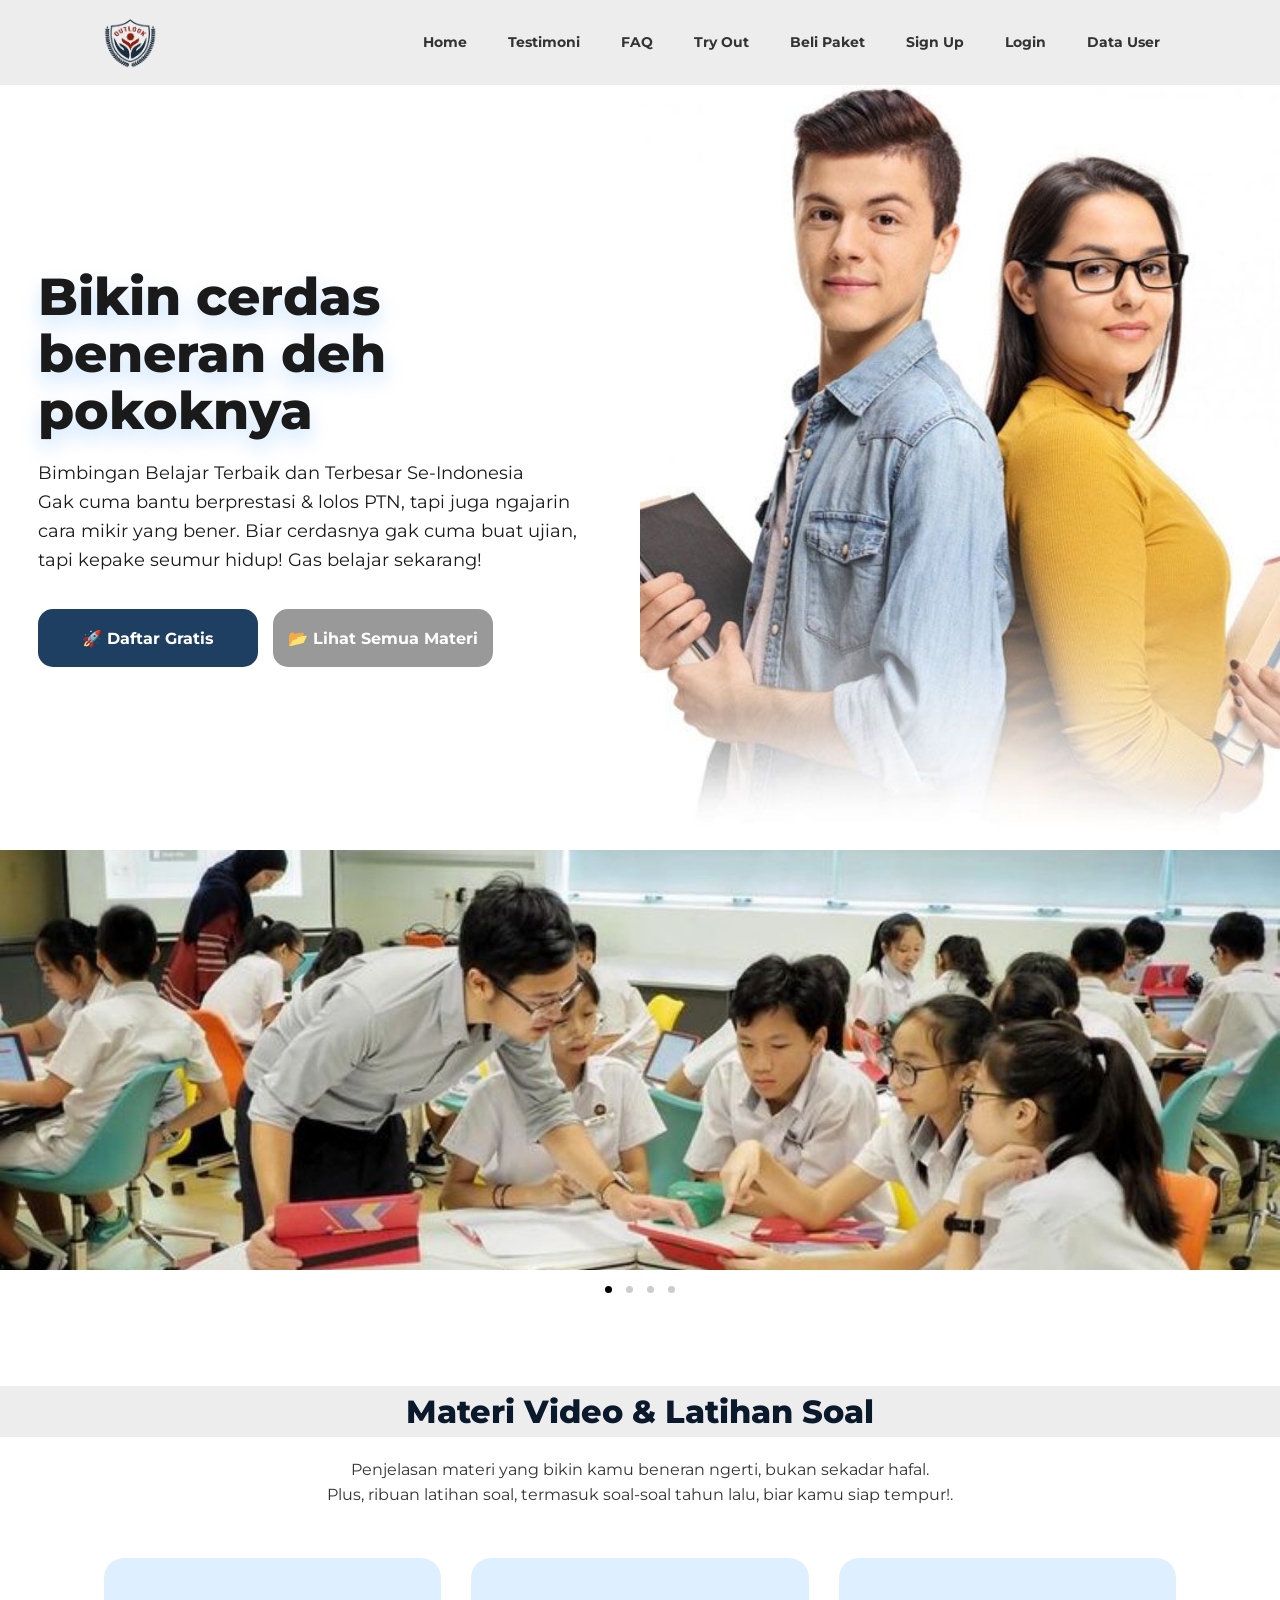
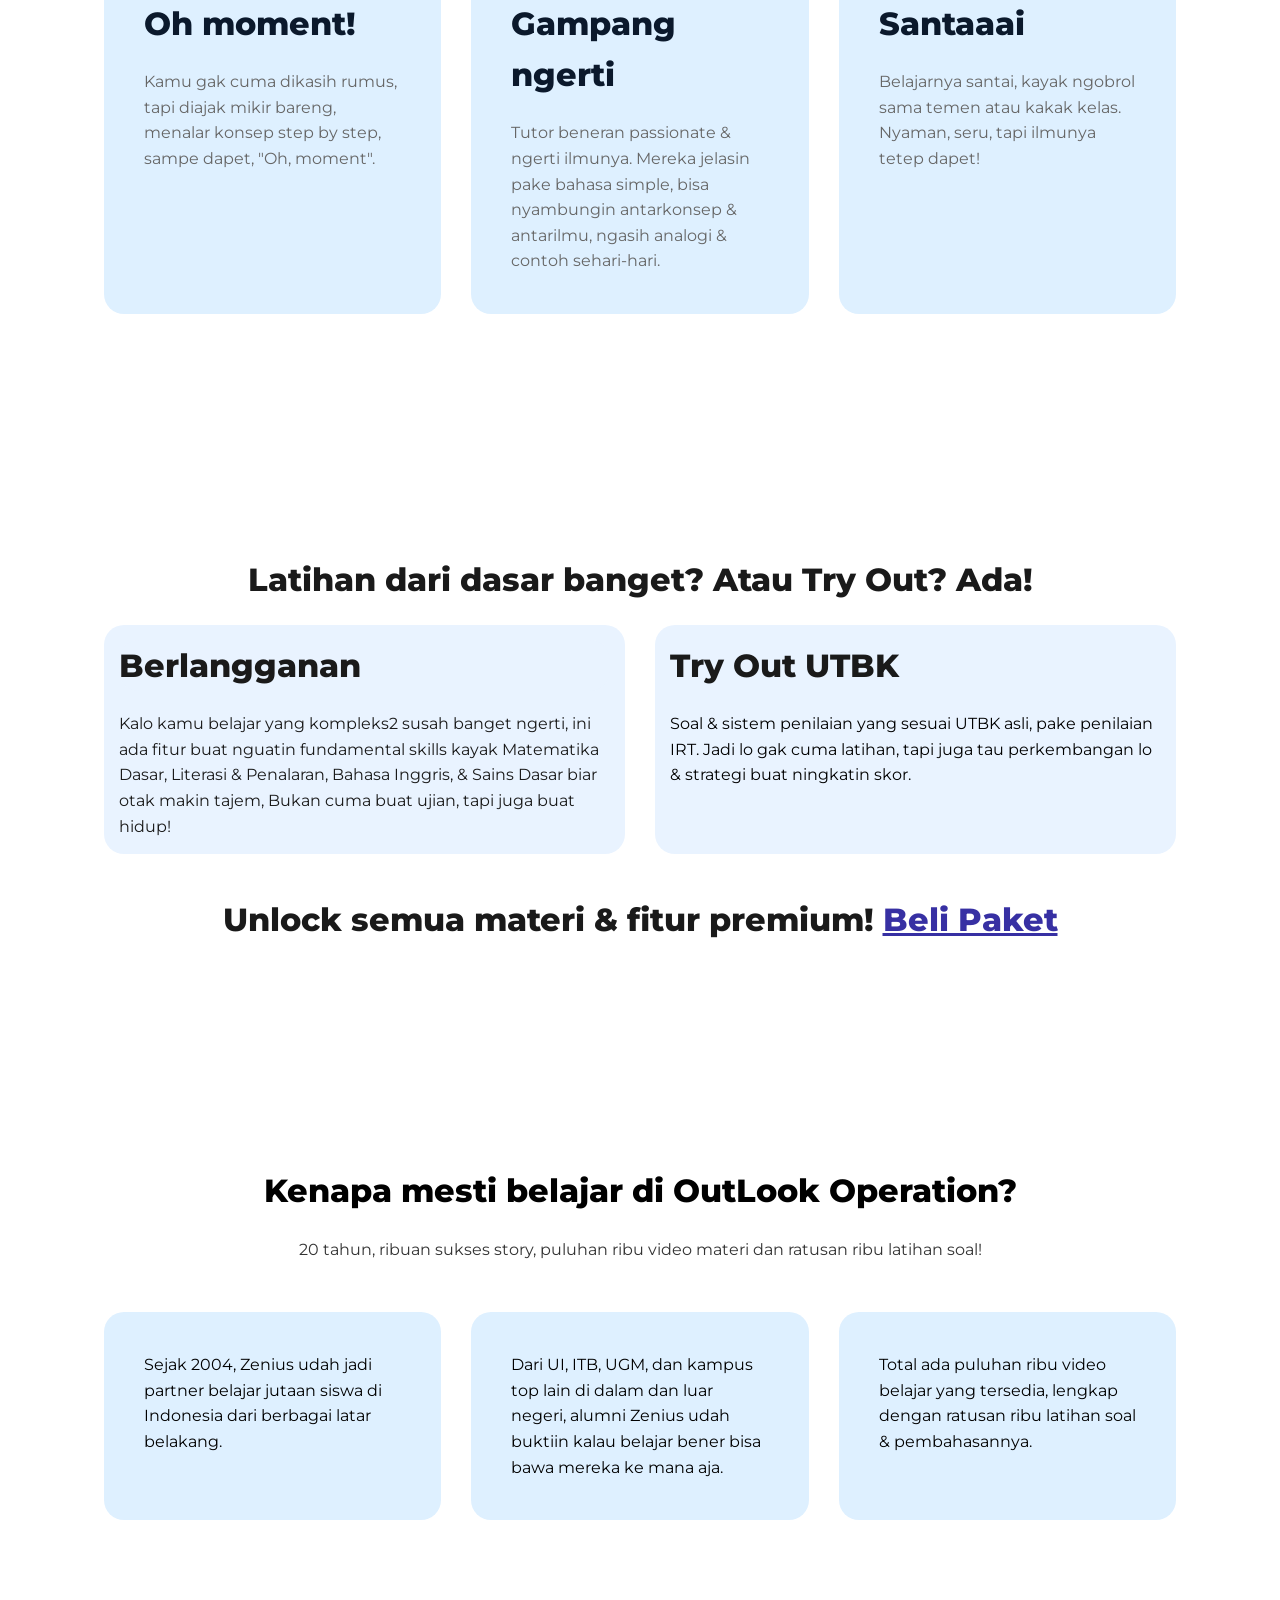
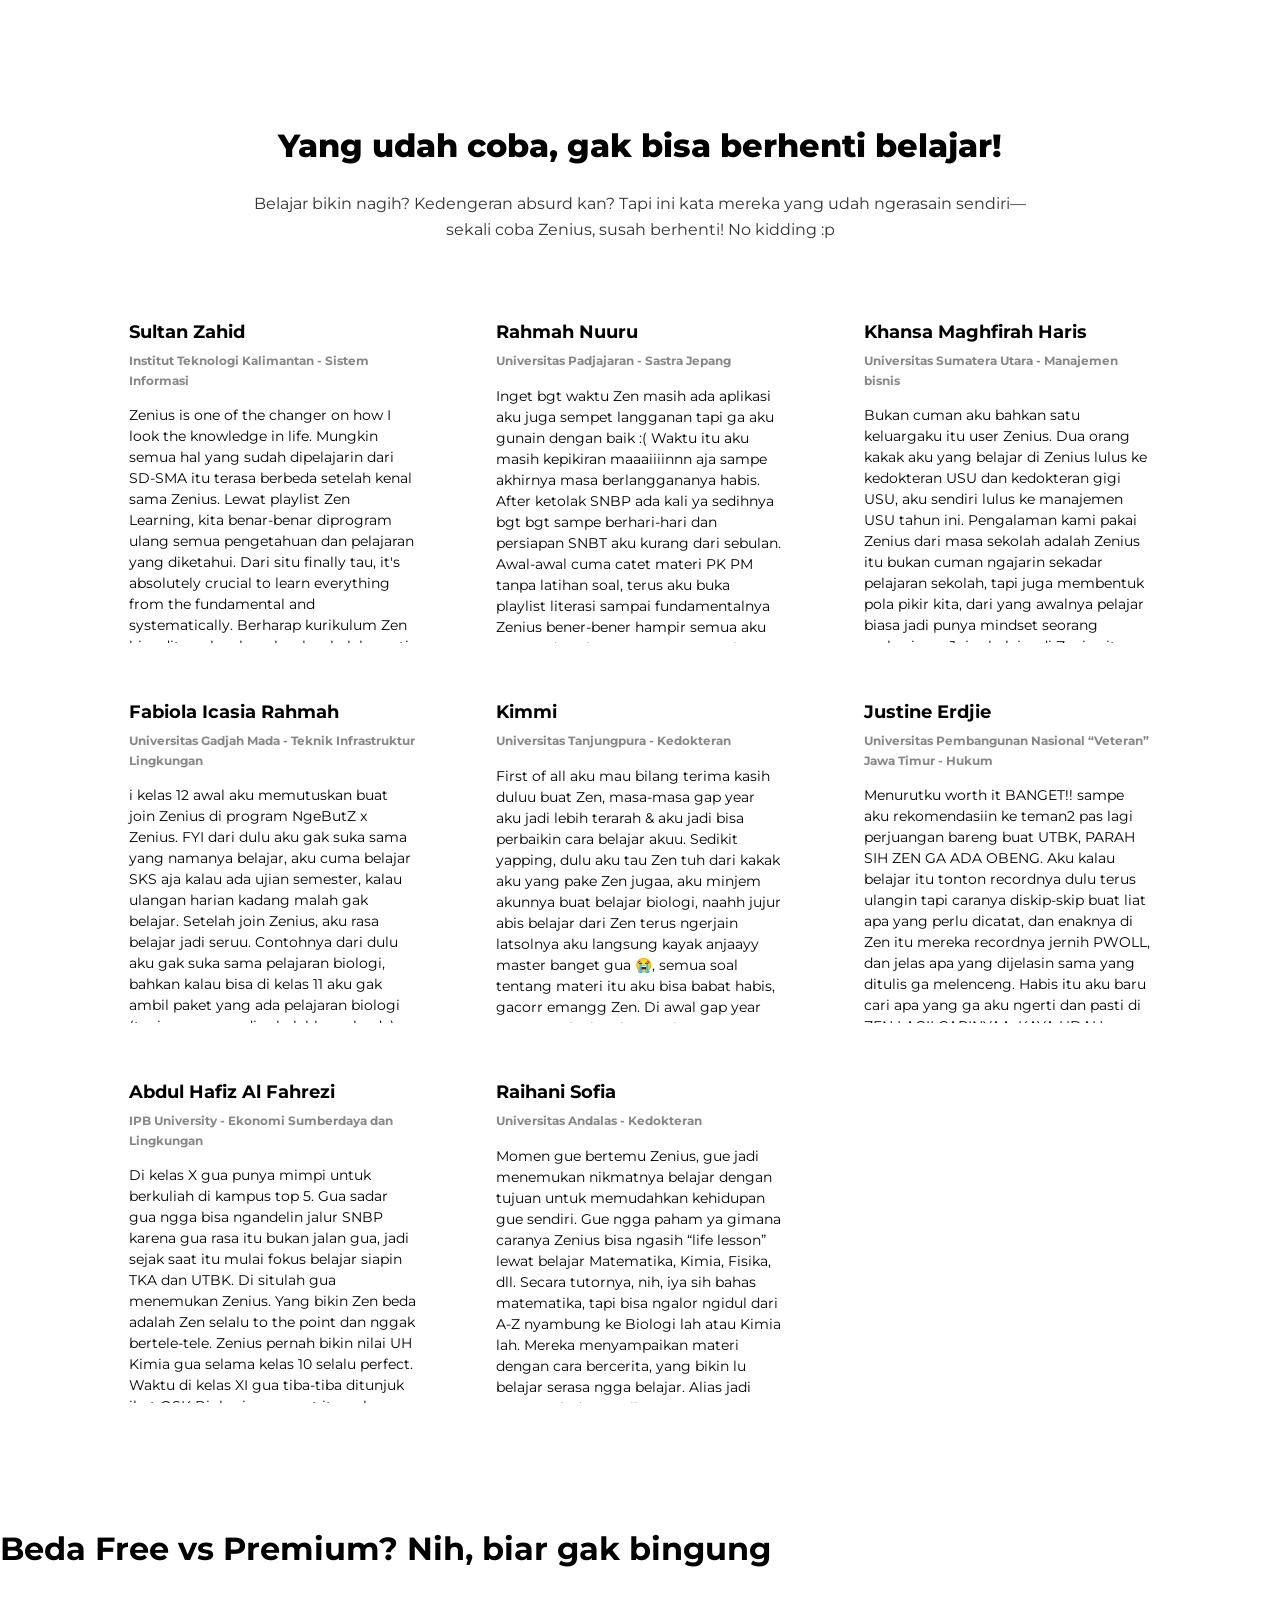
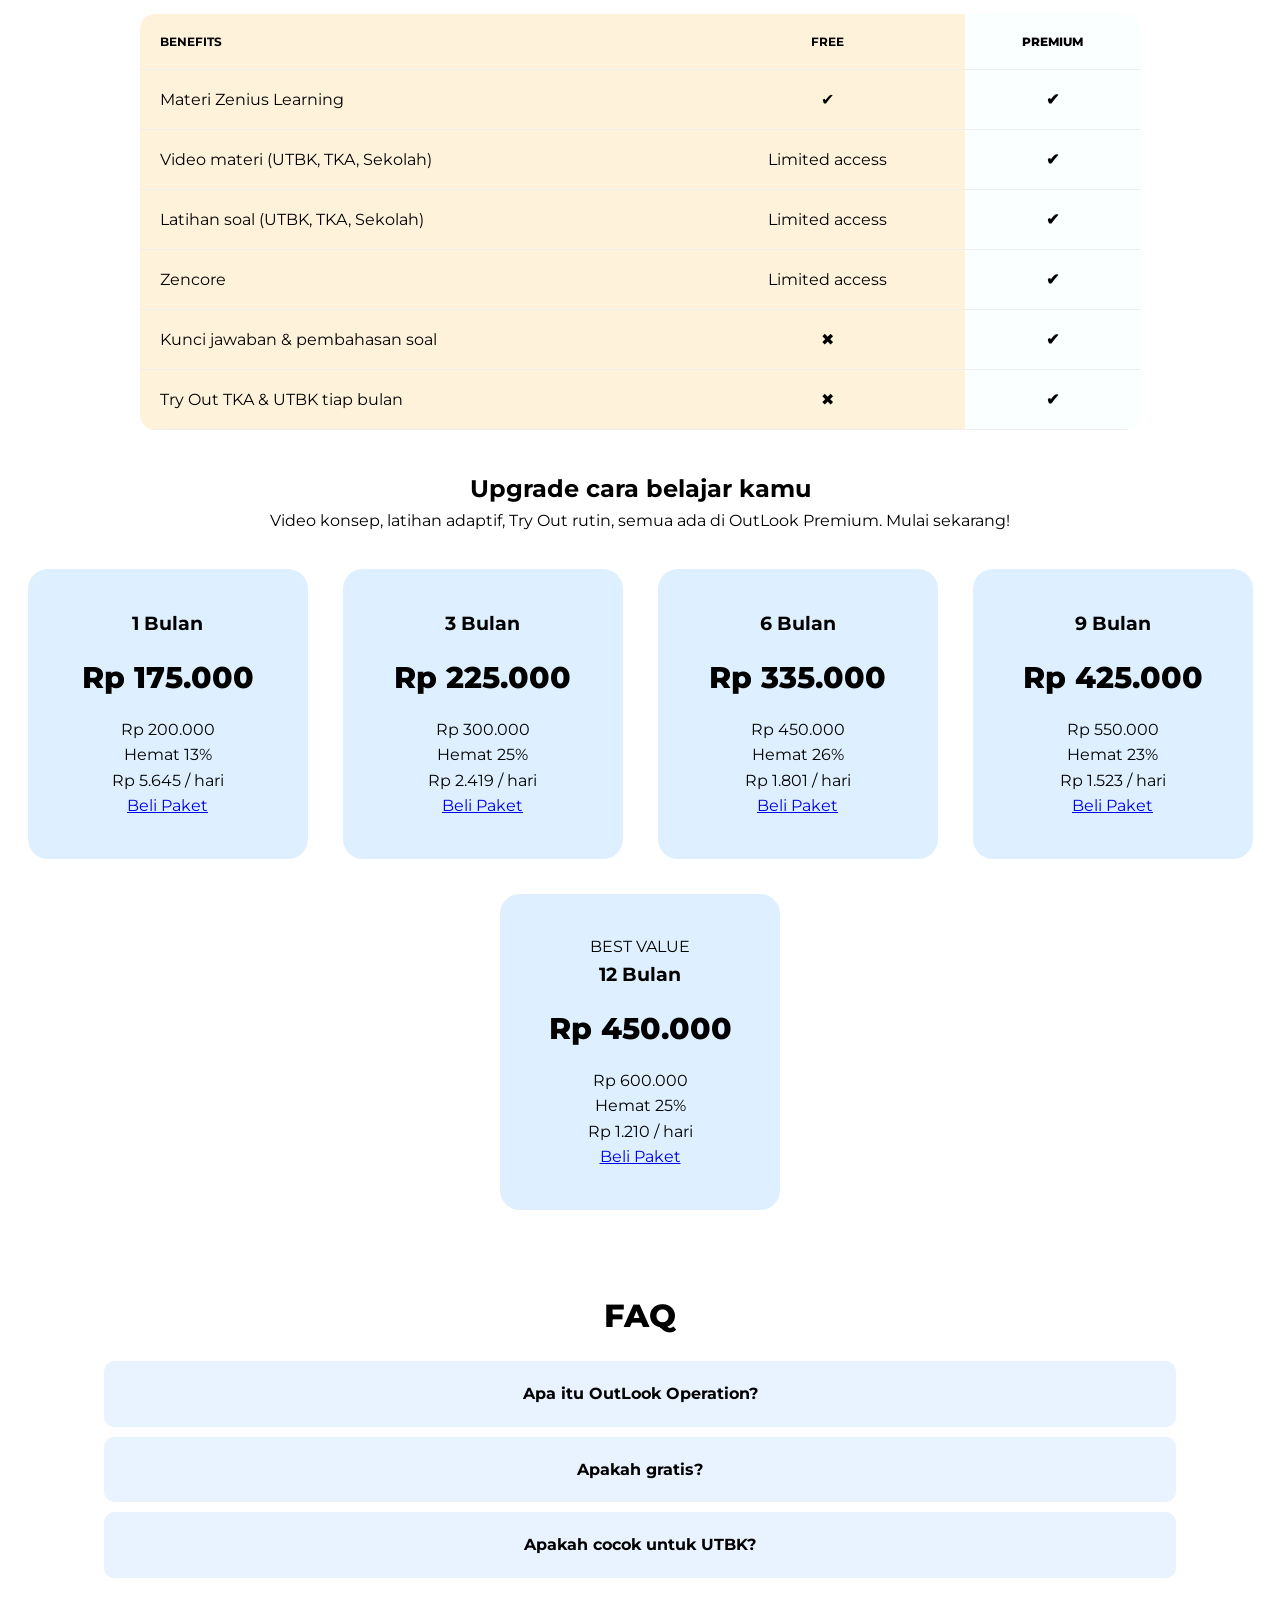
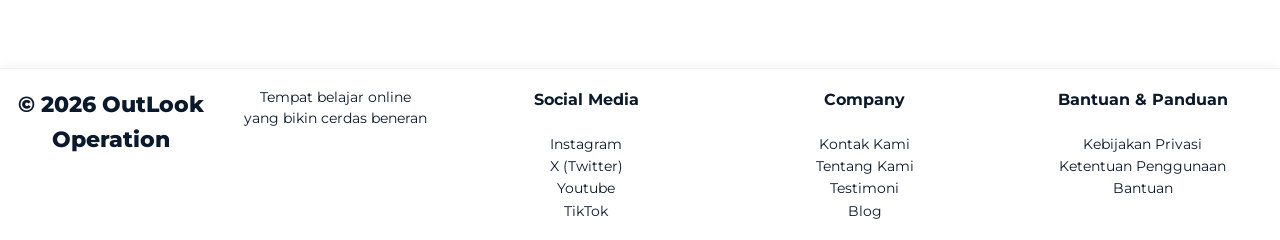
==== commit 5cfaa38f: "nabila update css img header, text & button header rata kiri, image slider" ====
--- a/index.html
+++ b/index.html
@@ -1,4 +1,5 @@
 <html lang="en">
+
 <head>
     <meta charset="UTF-8">
     <meta name="viewport" content="width=device-width, initial-scale=1.0">
@@ -6,9 +7,11 @@
     <link rel="stylesheet" href="CSS/style.css">
     <link rel="preconnect" href="https://fonts.googleapis.com">
     <link rel="preconnect" href="https://fonts.gstatic.com" crossorigin>
-    <link href="https://fonts.googleapis.com/css2?family=Montserrat:ital,wght@0,100..900;1,100..900&display=swap" rel="stylesheet">
+    <link href="https://fonts.googleapis.com/css2?family=Montserrat:ital,wght@0,100..900;1,100..900&display=swap"
+        rel="stylesheet">
 
 </head>
+
 <body>
     <!-- Header -->
     <header class="navbar">
@@ -22,9 +25,9 @@
                 <li><a href="ujian-mandiri.html">Ujian Mandiri</a></li>
             </ul>
         </div>
-            <a href="index.html">
+        <a href="index.html">
             <img src="OutLook Logo.png" alt="Logo" style="height: 75px;">
-            </a>
+        </a>
         <div>
             <input type="checkbox" id="nav-Toggle" class="nav-Toggle">
             <label for="nav-Toggle" class="navToggleMenu">
@@ -34,7 +37,7 @@
             </label>
             <nav>
                 <ul class="nav-menu">
-                    <li><a href="index.html" class="active">Home</a></li>
+                    <li><a href="#index" class="active">Home</a></li>
                     <li><a href="#testimoni">Testimoni</a></li>
                     <li><a href="#faq">FAQ</a></li>
                     <li><a href="#tryout">Try Out</a></li>
@@ -51,16 +54,20 @@
     <!-- awal main -->
     <main>
         <!-- section 1: welcome -->
-        <section class="hero">
-            <div class="container">
+        <section class="hero" id="index">
+            <div class="hero-text">
                 <h1>Bikin cerdas beneran deh pokoknya</h1>
-                <p>Bimbingan Belajar Terbaik dan Terbesar Se-Indonesia <br> Gak cuma bantu berprestasi & lolos PTN, tapi juga ngajarin cara mikir yang bener. Biar cerdasnya gak cuma buat ujian, tapi kepake seumur hidup! Gas belajar sekarang!
+                <p>Bimbingan Belajar Terbaik dan Terbesar Se-Indonesia <br> Gak cuma bantu berprestasi & lolos PTN, tapi
+                    juga ngajarin cara mikir yang bener. Biar cerdasnya gak cuma buat ujian, tapi kepake seumur hidup!
+                    Gas belajar sekarang!
                 </p>
                 <div class="hero-button">
-                    <!-- Link cepat -->
                     <a href="SignUp.html" class="btn btn-primary">🚀 Daftar Gratis</a>
-                    <a href="Materi.html" class="btn btn-outline">🗂️ Lihat Semua Materi</a>
-                </div>
+                    <a href="Materi.html" class="btn btn-outline">📂 Lihat Semua Materi</a>
+                </div>
+            </div>
+            <div class="hero-image">
+                <img src="images/foto2.jpg" alt="Siswa belajar bersama">
             </div>
         </section>
 
@@ -71,17 +78,12 @@
             <input type="radio" name="slide" id="s2">
             <input type="radio" name="slide" id="s3">
             <input type="radio" name="slide" id="s4">
-            <input type="radio" name="slide" id="s5">
-            <input type="radio" name="slide" id="s6">
-
             <!-- Slides -->
             <div class="slides">
-
-                <img src="images/img1.jpg">
-                <img src="images/img2.jpg">
-                <img src="images/img3.jpg">
-                <img src="images/img4.jpg">
-            
+                <img src="images/photo2.jpg">
+                <img src="images/photo1.jpg">
+                <img src="images/photo3.jpg">
+                <img src="images/photo4.jpg">
             </div>
 
             <!-- Dots -->
@@ -90,8 +92,6 @@
                 <label for="s2"></label>
                 <label for="s3"></label>
                 <label for="s4"></label>
-                <label for="s5"></label>
-                <label for="s6"></label>
             </div>
 
         </div>
@@ -101,39 +101,45 @@
         <!-- Section 2: Video & Modul -->
         <section class="section">
             <div class="container">
-                <h2>Materi Video & Latihan Soal</h2>
+                <h2 class="materi">Materi Video & Latihan Soal</h2>
                 <p class="section-desc">Penjelasan materi yang bikin kamu beneran ngerti, bukan sekadar hafal.<br>
 
-Plus, ribuan latihan soal, termasuk soal-soal tahun lalu, biar kamu siap tempur!.</p>
+                    Plus, ribuan latihan soal, termasuk soal-soal tahun lalu, biar kamu siap tempur!.</p>
                 <div class="grid-card">
                     <article class="card">
                         <h2>Oh moment!</h2>
-                        <p>Kamu gak cuma dikasih rumus, tapi diajak mikir bareng, menalar konsep step by step, sampe dapet, "Oh, moment".</p>
+                        <p>Kamu gak cuma dikasih rumus, tapi diajak mikir bareng, menalar konsep step by step, sampe
+                            dapet, "Oh, moment".</p>
                     </article>
                     <article class="card">
                         <h2>Gampang ngerti</h2>
-                        <p>Tutor beneran passionate & ngerti ilmunya. Mereka jelasin pake bahasa simple, bisa nyambungin antarkonsep & antarilmu, ngasih analogi & contoh sehari-hari.</p>
+                        <p>Tutor beneran passionate & ngerti ilmunya. Mereka jelasin pake bahasa simple, bisa nyambungin
+                            antarkonsep & antarilmu, ngasih analogi & contoh sehari-hari.</p>
                     </article>
                     <article class="card">
                         <h2>Santaaai</h2>
-                        <p>Belajarnya santai, kayak ngobrol sama temen atau kakak kelas. Nyaman, seru, tapi ilmunya tetep dapet!</p>
+                        <p>Belajarnya santai, kayak ngobrol sama temen atau kakak kelas. Nyaman, seru, tapi ilmunya
+                            tetep dapet!</p>
                     </article>
                 </div>
             </div>
         </section>
 
-                <!-- Section 3: Try Out -->
-        <section class="section">
+        <!-- Section 3: Try Out -->
+        <section class="section section-blue">
             <div class="container">
                 <h2>Latihan dari dasar banget? Atau Try Out? Ada!</h2>
                 <div class="grid-tryout">
-                    <article class="tryout">
+                    <article class="tryout-1">
                         <h2>Berlangganan</h2>
-                        <p>Kalo kamu belajar yang kompleks2 susah banget ngerti, ini ada fitur buat nguatin fundamental skills kayak Matematika Dasar, Literasi & Penalaran, Bahasa Inggris, & Sains Dasar biar otak makin tajem, Bukan cuma buat ujian, tapi juga buat hidup!</p>
+                        <p>Kalo kamu belajar yang kompleks2 susah banget ngerti, ini ada fitur buat nguatin fundamental
+                            skills kayak Matematika Dasar, Literasi & Penalaran, Bahasa Inggris, & Sains Dasar biar otak
+                            makin tajem, Bukan cuma buat ujian, tapi juga buat hidup!</p>
                     </article>
-                    <article class="tryout">
+                    <article class="tryout-2">
                         <h2>Try Out UTBK</h2>
-                        <p>Soal & sistem penilaian yang sesuai UTBK asli, pake penilaian IRT. Jadi lo gak cuma latihan, tapi juga tau perkembangan lo & strategi buat ningkatin skor.</p>
+                        <p>Soal & sistem penilaian yang sesuai UTBK asli, pake penilaian IRT. Jadi lo gak cuma latihan,
+                            tapi juga tau perkembangan lo & strategi buat ningkatin skor.</p>
                     </article>
                 </div>
             </div>
@@ -145,67 +151,169 @@
         <section class="section">
             <div class="container">
                 <h2>Kenapa mesti belajar di OutLook Operation?</h2>
-                <p class="section-desc">20 tahun, ribuan sukses story, puluhan ribu video materi dan ratusan ribu latihan soal!</p>
+                <p class="section-desc">20 tahun, ribuan sukses story, puluhan ribu video materi dan ratusan ribu
+                    latihan soal!</p>
                 <div class="grid-about">
                     <div class="about">
-                        <p>Sejak 2004, Zenius udah jadi partner belajar jutaan siswa di Indonesia dari berbagai latar belakang.</p>
+                        <p>Sejak 2004, Zenius udah jadi partner belajar jutaan siswa di Indonesia dari berbagai latar
+                            belakang.</p>
                     </div>
                     <div class="about">
-                        <p>Dari UI, ITB, UGM, dan kampus top lain di dalam dan luar negeri, alumni Zenius udah buktiin kalau belajar bener bisa bawa mereka ke mana aja.</p>
+                        <p>Dari UI, ITB, UGM, dan kampus top lain di dalam dan luar negeri, alumni Zenius udah buktiin
+                            kalau belajar bener bisa bawa mereka ke mana aja.</p>
                     </div>
                     <div class="about">
-                        <p>Total ada puluhan ribu video belajar yang tersedia, lengkap dengan ratusan ribu latihan soal & pembahasannya.</p>
-                    </div>              
-                </div>
-            </div>
-        </section>
-
-                <!-- section 4: Testimoni -->
+                        <p>Total ada puluhan ribu video belajar yang tersedia, lengkap dengan ratusan ribu latihan soal
+                            & pembahasannya.</p>
+                    </div>
+                </div>
+            </div>
+        </section>
+
+        <!-- section 4: Testimoni -->
         <section class="section" id="testimoni">
             <div class="container">
                 <h2>Yang udah coba, gak bisa berhenti belajar!</h2>
-                <p class="section-desc">Belajar bikin nagih? Kedengeran absurd kan? Tapi ini kata mereka yang udah ngerasain sendiri—sekali coba Zenius, susah berhenti! No kidding :p</p>
+                <p class="section-desc">Belajar bikin nagih? Kedengeran absurd kan? Tapi ini kata mereka yang udah
+                    ngerasain sendiri—sekali coba Zenius, susah berhenti! No kidding :p</p>
                 <div class="grid-testimoni">
                     <div class="testimoni">
                         <h3>Sultan Zahid</h3>
                         <p>Institut Teknologi Kalimantan - Sistem Informasi</p>
-                        <p>Zenius is one of the changer on how I look the knowledge in life. Mungkin semua hal yang sudah dipelajarin dari SD-SMA itu terasa berbeda setelah kenal sama Zenius. Lewat playlist Zen Learning, kita benar-benar diprogram ulang semua pengetahuan dan pelajaran yang diketahui. Dari situ finally tau, it's absolutely crucial to learn everything from the fundamental and systematically. Berharap kurikulum Zen bisa diterapkan ke seluruh sekolah, pasti banyak banget siswa yang akan melihat pelajaran menjadi lebih bermakna. Thank you so much Zen!</p>
+                        <p>Zenius is one of the changer on how I look the knowledge in life. Mungkin semua hal yang
+                            sudah dipelajarin dari SD-SMA itu terasa berbeda setelah kenal sama Zenius. Lewat playlist
+                            Zen Learning, kita benar-benar diprogram ulang semua pengetahuan dan pelajaran yang
+                            diketahui. Dari situ finally tau, it's absolutely crucial to learn everything from the
+                            fundamental and systematically. Berharap kurikulum Zen bisa diterapkan ke seluruh sekolah,
+                            pasti banyak banget siswa yang akan melihat pelajaran menjadi lebih bermakna. Thank you so
+                            much Zen!</p>
                     </div>
                     <div class="testimoni">
                         <h3>Rahmah Nuuru</h3>
                         <p>Universitas Padjajaran - Sastra Jepang</p>
-                        <p>Inget bgt waktu Zen masih ada aplikasi aku juga sempet langganan tapi ga aku gunain dengan baik :( Waktu itu aku masih kepikiran maaaiiiinnn aja sampe akhirnya masa berlanggananya habis. After ketolak SNBP ada kali ya sedihnya bgt bgt sampe berhari-hari dan persiapan SNBT aku kurang dari sebulan. Awal-awal cuma catet materi PK PM tanpa latihan soal, terus aku buka playlist literasi sampai fundamentalnya Zenius bener-bener hampir semua aku tonton dan aku catet :D Catetan aku almost dari Zenius semua untuk sub-test PU, PPU, PBM, LitBind, LitBing. Seneng bgt karena tutornya tuh ngajarnya asik! Pake bahasa gaul dan kayak lagi diajarin temen. Enjoy bgt sampe lupa waktu kalo buka Zenius. Bener-bener diajarin dari dasar dan alasan kenapa harus belajar tiap sub-test sampai ke hal-hal detail ada semua, keren bgt. Beneran seneng bgt pernah belajar bareng Zen dan agak menyesal waktu itu sempet kebanyakan main, tapi thank you yaa Zenius sudah bantu aku capai salah satu mimpi aku </p>
+                        <p>Inget bgt waktu Zen masih ada aplikasi aku juga sempet langganan tapi ga aku gunain dengan
+                            baik :( Waktu itu aku masih kepikiran maaaiiiinnn aja sampe akhirnya masa berlanggananya
+                            habis. After ketolak SNBP ada kali ya sedihnya bgt bgt sampe berhari-hari dan persiapan SNBT
+                            aku kurang dari sebulan. Awal-awal cuma catet materi PK PM tanpa latihan soal, terus aku
+                            buka playlist literasi sampai fundamentalnya Zenius bener-bener hampir semua aku tonton dan
+                            aku catet :D Catetan aku almost dari Zenius semua untuk sub-test PU, PPU, PBM, LitBind,
+                            LitBing. Seneng bgt karena tutornya tuh ngajarnya asik! Pake bahasa gaul dan kayak lagi
+                            diajarin temen. Enjoy bgt sampe lupa waktu kalo buka Zenius. Bener-bener diajarin dari dasar
+                            dan alasan kenapa harus belajar tiap sub-test sampai ke hal-hal detail ada semua, keren bgt.
+                            Beneran seneng bgt pernah belajar bareng Zen dan agak menyesal waktu itu sempet kebanyakan
+                            main, tapi thank you yaa Zenius sudah bantu aku capai salah satu mimpi aku </p>
                     </div>
                     <div class="testimoni">
                         <h3>Khansa Maghfirah Haris</h3>
                         <p>Universitas Sumatera Utara - Manajemen bisnis</p>
-                        <p>Bukan cuman aku bahkan satu keluargaku itu user Zenius. Dua orang kakak aku yang belajar di Zenius lulus ke kedokteran USU dan kedokteran gigi USU, aku sendiri lulus ke manajemen USU tahun ini. Pengalaman kami pakai Zenius dari masa sekolah adalah Zenius itu bukan cuman ngajarin sekadar pelajaran sekolah, tapi juga membentuk pola pikir kita, dari yang awalnya pelajar biasa jadi punya mindset seorang mahasiswa. Jujur belajar di Zenius itu awet bangett ilmunya, kita diajarin dari konsep dasar bukan carcep (cara cepat) atau hapalan yang panjang2. Rasanya setiap habis belajar di Zenius itu mau belajar lagi lagi dan lagi, ilmunya ga pernah dapat di tempat lain, cuman di Zenius aku jadi suka belajar, dan penasaran dengan hal2 baru. Apalagi soal-soal dan tryoutnya, aku selalu ga bosen2 bahas soal di Zenius, soal-soalnya hots dan nantangin banget. Pencapaian nilai aku meningkat drastis waktu belajar di Zenius, ga bimbel di mana pun dari smp, tapi aku selalu dapat peringkat tertinggi di kelas maupun di sekolah. Kita diajarkan pemahaman dan pentingnya kita tau ilmu2 yang diajarkan ke kita, bukan cuman untuk sekolah tapi juga untuk masa depan kita. Tutor2 nya asli seru dan jago2 banget ngajarin, the real berkualitas, belajar mandiri jadi lebih enjoy tapi daging semua yang didapat. Makasih banget buat Zenius udah nemenin masa sekolahku, gak pernah nyesel belajar di Zenius, dan jadi rekomendasi banget untuk kamu yang mau jadi pelajar cerdas dan berkualitas ❤❤❤✨</p>
+                        <p>Bukan cuman aku bahkan satu keluargaku itu user Zenius. Dua orang kakak aku yang belajar di
+                            Zenius lulus ke kedokteran USU dan kedokteran gigi USU, aku sendiri lulus ke manajemen USU
+                            tahun ini. Pengalaman kami pakai Zenius dari masa sekolah adalah Zenius itu bukan cuman
+                            ngajarin sekadar pelajaran sekolah, tapi juga membentuk pola pikir kita, dari yang awalnya
+                            pelajar biasa jadi punya mindset seorang mahasiswa. Jujur belajar di Zenius itu awet bangett
+                            ilmunya, kita diajarin dari konsep dasar bukan carcep (cara cepat) atau hapalan yang
+                            panjang2. Rasanya setiap habis belajar di Zenius itu mau belajar lagi lagi dan lagi, ilmunya
+                            ga pernah dapat di tempat lain, cuman di Zenius aku jadi suka belajar, dan penasaran dengan
+                            hal2 baru. Apalagi soal-soal dan tryoutnya, aku selalu ga bosen2 bahas soal di Zenius,
+                            soal-soalnya hots dan nantangin banget. Pencapaian nilai aku meningkat drastis waktu belajar
+                            di Zenius, ga bimbel di mana pun dari smp, tapi aku selalu dapat peringkat tertinggi di
+                            kelas maupun di sekolah. Kita diajarkan pemahaman dan pentingnya kita tau ilmu2 yang
+                            diajarkan ke kita, bukan cuman untuk sekolah tapi juga untuk masa depan kita. Tutor2 nya
+                            asli seru dan jago2 banget ngajarin, the real berkualitas, belajar mandiri jadi lebih enjoy
+                            tapi daging semua yang didapat. Makasih banget buat Zenius udah nemenin masa sekolahku, gak
+                            pernah nyesel belajar di Zenius, dan jadi rekomendasi banget untuk kamu yang mau jadi
+                            pelajar cerdas dan berkualitas ❤❤❤✨</p>
                     </div>
                     <div class="testimoni">
                         <h3>Fabiola Icasia Rahmah</h3>
                         <p>Universitas Gadjah Mada - Teknik Infrastruktur Lingkungan</p>
-                        <p>i kelas 12 awal aku memutuskan buat join Zenius di program NgeButZ x Zenius. FYI dari dulu aku gak suka sama yang namanya belajar, aku cuma belajar SKS aja kalau ada ujian semester, kalau ulangan harian kadang malah gak belajar. Setelah join Zenius, aku rasa belajar jadi seruu. Contohnya dari dulu aku gak suka sama pelajaran biologi, bahkan kalau bisa di kelas 11 aku gak ambil paket yang ada pelajaran biologi (tapi sayangnya di sekolahku gak ada). Akhirnya aku harus menjalankan masa SMA ku terutama di kelas 10 dan 11 untuk belajar biologi walaupun gak suka, soal nilai jangan ditanya tiap ulangan harian aja gak pernah belajar, pasti lah di bawah KKM wkwkwk, padahal untuk pelajaran lain (fisika, kimia) masih oke oke aja. Waktu di kelas 12 mulai lah belajar lewat Zenius dan ternyata aku jadi suka biologi karena penjelasan di Zenius tuh runtut terus kita bisa kilas balik kenapa sih ini bisa ada, apa gunanya kita belajar ini, dan yang bikin aku kagum ada semua hal itu terkoneksi... dari sini sih aku jadi suka belajar khususnya biologi.. dan saat pertama kali aku ulangan biologi di kelas 12... aku dapet nilai terbesar di kelas, diriku aja heran banget apalagi teman-teman sekelasku. pokoknya Zenius tuh bikin aku jadi suka belajar, semoga semangat belajar ini bisa terus ada dalam diriku... thanks Zenius 🙌</p>
+                        <p>i kelas 12 awal aku memutuskan buat join Zenius di program NgeButZ x Zenius. FYI dari dulu
+                            aku gak suka sama yang namanya belajar, aku cuma belajar SKS aja kalau ada ujian semester,
+                            kalau ulangan harian kadang malah gak belajar. Setelah join Zenius, aku rasa belajar jadi
+                            seruu. Contohnya dari dulu aku gak suka sama pelajaran biologi, bahkan kalau bisa di kelas
+                            11 aku gak ambil paket yang ada pelajaran biologi (tapi sayangnya di sekolahku gak ada).
+                            Akhirnya aku harus menjalankan masa SMA ku terutama di kelas 10 dan 11 untuk belajar biologi
+                            walaupun gak suka, soal nilai jangan ditanya tiap ulangan harian aja gak pernah belajar,
+                            pasti lah di bawah KKM wkwkwk, padahal untuk pelajaran lain (fisika, kimia) masih oke oke
+                            aja. Waktu di kelas 12 mulai lah belajar lewat Zenius dan ternyata aku jadi suka biologi
+                            karena penjelasan di Zenius tuh runtut terus kita bisa kilas balik kenapa sih ini bisa ada,
+                            apa gunanya kita belajar ini, dan yang bikin aku kagum ada semua hal itu terkoneksi... dari
+                            sini sih aku jadi suka belajar khususnya biologi.. dan saat pertama kali aku ulangan biologi
+                            di kelas 12... aku dapet nilai terbesar di kelas, diriku aja heran banget apalagi
+                            teman-teman sekelasku. pokoknya Zenius tuh bikin aku jadi suka belajar, semoga semangat
+                            belajar ini bisa terus ada dalam diriku... thanks Zenius 🙌</p>
                     </div>
                     <div class="testimoni">
                         <h3>Kimmi</h3>
                         <p>Universitas Tanjungpura - Kedokteran</p>
-                        <p>First of all aku mau bilang terima kasih duluu buat Zen, masa-masa gap year aku jadi lebih terarah & aku jadi bisa perbaikin cara belajar akuu. Sedikit yapping, dulu aku tau Zen tuh dari kakak aku yang pake Zen jugaa, aku minjem akunnya buat belajar biologi, naahh jujur abis belajar dari Zen terus ngerjain latsolnya aku langsung kayak anjaayy master banget gua 😭, semua soal tentang materi itu aku bisa babat habis, gacorr emangg Zen. Di awal gap year rasanyaa clueless harus gimana, teruss kakak aku bilang Zenius comeback. Teruss aku langsung beli yang premium setahun. Langsung deh tuh gass marathon playlist UTBK Zenius. Mulai dari situ aku nyadar kalo fondasi sengaruh itu buat belajarr. Soalnya dari dulu aku belajar yaa langsung ke materi yang bakal untuk ulangan & terpaku sama rumus. Kalo sekarang aku udah bisa ga terpaku sama rumus jadi bisa ngerjain soal walaupun materinya udah samar-samar gituu. Kurang lebih setahun akuu belajarr samaa Zenn + ngebutz, comboo inii ngubah cara pandang aku buaatt belajaarr, yang tadinyaa akuu belajar buat tes ajaa, sekarang aku belajar buat dipake seterusnyaa. Setelah bangun - makan - belajar - makan - mandi - belajar - tidur selama setahun ditemenin sama Zen akhirnya aku lolos utbk tahunn inii YEEEYYY, tebak di manaa... DI FK UNTAN 😭😭 setelah dua kali nolak aku akhirnya dia nerima aku plss!!!! Thankk youu Zenn udah nemenin masa masa gap akuu, sekarang aku masih & selalu rekomendasiin Zen buat temen-temen aku yang mau UTBK. Ga kebayang kalo ga tau Zen comeback bakal gimana setahun kemaren 😔 beruntung bisa kenal Zen & tutor-tutor Zen. SAYANG BANGET SAMA ZENN, LOVV LOOVV 🫶🏻🫶🏻🫶🏻🫶🏻🫶🏻</p>
+                        <p>First of all aku mau bilang terima kasih duluu buat Zen, masa-masa gap year aku jadi lebih
+                            terarah & aku jadi bisa perbaikin cara belajar akuu. Sedikit yapping, dulu aku tau Zen tuh
+                            dari kakak aku yang pake Zen jugaa, aku minjem akunnya buat belajar biologi, naahh jujur
+                            abis belajar dari Zen terus ngerjain latsolnya aku langsung kayak anjaayy master banget gua
+                            😭, semua soal tentang materi itu aku bisa babat habis, gacorr emangg Zen. Di awal gap year
+                            rasanyaa clueless harus gimana, teruss kakak aku bilang Zenius comeback. Teruss aku langsung
+                            beli yang premium setahun. Langsung deh tuh gass marathon playlist UTBK Zenius. Mulai dari
+                            situ aku nyadar kalo fondasi sengaruh itu buat belajarr. Soalnya dari dulu aku belajar yaa
+                            langsung ke materi yang bakal untuk ulangan & terpaku sama rumus. Kalo sekarang aku udah
+                            bisa ga terpaku sama rumus jadi bisa ngerjain soal walaupun materinya udah samar-samar
+                            gituu. Kurang lebih setahun akuu belajarr samaa Zenn + ngebutz, comboo inii ngubah cara
+                            pandang aku buaatt belajaarr, yang tadinyaa akuu belajar buat tes ajaa, sekarang aku belajar
+                            buat dipake seterusnyaa. Setelah bangun - makan - belajar - makan - mandi - belajar - tidur
+                            selama setahun ditemenin sama Zen akhirnya aku lolos utbk tahunn inii YEEEYYY, tebak di
+                            manaa... DI FK UNTAN 😭😭 setelah dua kali nolak aku akhirnya dia nerima aku plss!!!! Thankk
+                            youu Zenn udah nemenin masa masa gap akuu, sekarang aku masih & selalu rekomendasiin Zen
+                            buat temen-temen aku yang mau UTBK. Ga kebayang kalo ga tau Zen comeback bakal gimana
+                            setahun kemaren 😔 beruntung bisa kenal Zen & tutor-tutor Zen. SAYANG BANGET SAMA ZENN, LOVV
+                            LOOVV 🫶🏻🫶🏻🫶🏻🫶🏻🫶🏻</p>
                     </div>
                     <div class="testimoni">
                         <h3>Justine Erdjie</h3>
                         <p>Universitas Pembangunan Nasional “Veteran” Jawa Timur - Hukum</p>
-                        <p>Menurutku worth it BANGET!! sampe aku rekomendasiin ke teman2 pas lagi perjuangan bareng buat UTBK, PARAH SIH ZEN GA ADA OBENG. Aku kalau belajar itu tonton recordnya dulu terus ulangin tapi caranya diskip-skip buat liat apa yang perlu dicatat, dan enaknya di Zen itu mereka recordnya jernih PWOLL, dan jelas apa yang dijelasin sama yang ditulis ga melenceng. Habis itu aku baru cari apa yang ga aku ngerti dan pasti di ZEN LAGII CARINYAA, KAYA UDAH SEKOMPLIT ITUUUU. Apalagi kalau udah belajar sama Ka Butz, Ka Uti, Ka Insiii, AKKK ITU SERU BNGTT, udah deh itu ajaa, TERIMA KASIH ZENNN UDAH BANTU ANAK GAGAL INI YANG KETOLAK 9 JALUR PTN DI TAHUN KEMARIN.</p>
+                        <p>Menurutku worth it BANGET!! sampe aku rekomendasiin ke teman2 pas lagi perjuangan bareng buat
+                            UTBK, PARAH SIH ZEN GA ADA OBENG. Aku kalau belajar itu tonton recordnya dulu terus ulangin
+                            tapi caranya diskip-skip buat liat apa yang perlu dicatat, dan enaknya di Zen itu mereka
+                            recordnya jernih PWOLL, dan jelas apa yang dijelasin sama yang ditulis ga melenceng. Habis
+                            itu aku baru cari apa yang ga aku ngerti dan pasti di ZEN LAGII CARINYAA, KAYA UDAH
+                            SEKOMPLIT ITUUUU. Apalagi kalau udah belajar sama Ka Butz, Ka Uti, Ka Insiii, AKKK ITU SERU
+                            BNGTT, udah deh itu ajaa, TERIMA KASIH ZENNN UDAH BANTU ANAK GAGAL INI YANG KETOLAK 9 JALUR
+                            PTN DI TAHUN KEMARIN.</p>
                     </div>
                     <div class="testimoni">
                         <h3>Abdul Hafiz Al Fahrezi</h3>
                         <p>IPB University - Ekonomi Sumberdaya dan Lingkungan</p>
-                        <p>Di kelas X gua punya mimpi untuk berkuliah di kampus top 5. Gua sadar gua ngga bisa ngandelin jalur SNBP karena gua rasa itu bukan jalan gua, jadi sejak saat itu mulai fokus belajar siapin TKA dan UTBK. Di situlah gua menemukan Zenius. Yang bikin Zen beda adalah Zen selalu to the point dan nggak bertele-tele. Zenius pernah bikin nilai UH Kimia gua selama kelas 10 selalu perfect. Waktu di kelas XI gua tiba-tiba ditunjuk ikut OSK Biologi yang saat itu gak gua dalami. Tapi selama 2 bulan gua enjoy banget belajar biologi kayak didongengin aja wkwk (GG Bang Pras). Walau belum lolos saat itu, gua sangat bersyukur karena gua jadi menemukan passion di bidang lingkungan hidup. Sampai di kelas XII gua sedih denger Zen tutup sementara.... tapi ketika Zen balik tanpa pikir panjang gua langsung langganan lagi. Gua sangat terbantu dengan tracker materi yang disediain Zen. Banyak banget pandangan baru ketika belajar math di Zenius rasanya yang awalnya di sekolah gak nyambung langsung disambungin sama Zen (Bang Sabda panutan🫡). Dan akhir perjuangan, gua lulus UTBK di Ekonomi Sumberdaya dan Lingkungan - IPB. Terima kasih banyak buat Zen yang udah nemenin selama 3 tahun terakhir! Bahkan, saat ini gua masih langganan Zen untuk persiapan mata kuliah Mafiki dasar di semester 1 nanti, hehe. Akhir kata ILY ZEN! Terus jadi platform yang bikin cerdas beneran ya!</p>
-                    </div>   
+                        <p>Di kelas X gua punya mimpi untuk berkuliah di kampus top 5. Gua sadar gua ngga bisa ngandelin
+                            jalur SNBP karena gua rasa itu bukan jalan gua, jadi sejak saat itu mulai fokus belajar
+                            siapin TKA dan UTBK. Di situlah gua menemukan Zenius. Yang bikin Zen beda adalah Zen selalu
+                            to the point dan nggak bertele-tele. Zenius pernah bikin nilai UH Kimia gua selama kelas 10
+                            selalu perfect. Waktu di kelas XI gua tiba-tiba ditunjuk ikut OSK Biologi yang saat itu gak
+                            gua dalami. Tapi selama 2 bulan gua enjoy banget belajar biologi kayak didongengin aja wkwk
+                            (GG Bang Pras). Walau belum lolos saat itu, gua sangat bersyukur karena gua jadi menemukan
+                            passion di bidang lingkungan hidup. Sampai di kelas XII gua sedih denger Zen tutup
+                            sementara.... tapi ketika Zen balik tanpa pikir panjang gua langsung langganan lagi. Gua
+                            sangat terbantu dengan tracker materi yang disediain Zen. Banyak banget pandangan baru
+                            ketika belajar math di Zenius rasanya yang awalnya di sekolah gak nyambung langsung
+                            disambungin sama Zen (Bang Sabda panutan🫡). Dan akhir perjuangan, gua lulus UTBK di Ekonomi
+                            Sumberdaya dan Lingkungan - IPB. Terima kasih banyak buat Zen yang udah nemenin selama 3
+                            tahun terakhir! Bahkan, saat ini gua masih langganan Zen untuk persiapan mata kuliah Mafiki
+                            dasar di semester 1 nanti, hehe. Akhir kata ILY ZEN! Terus jadi platform yang bikin cerdas
+                            beneran ya!</p>
+                    </div>
                     <div class="testimoni">
                         <h3>Raihani Sofia</h3>
                         <p>Universitas Andalas - Kedokteran</p>
-                        <p>Momen gue bertemu Zenius, gue jadi menemukan nikmatnya belajar dengan tujuan untuk memudahkan kehidupan gue sendiri. Gue ngga paham ya gimana caranya Zenius bisa ngasih “life lesson” lewat belajar Matematika, Kimia, Fisika, dll. Secara tutornya, nih, iya sih bahas matematika, tapi bisa ngalor ngidul dari A-Z nyambung ke Biologi lah atau Kimia lah. Mereka menyampaikan materi dengan cara bercerita, yang bikin lu belajar serasa ngga belajar. Alias jadi seru parah dan nagih. Gongnya, moment gue waktu pandemi, isu-isunya murid Indonesia ngalamin learning loss, tapi gue ga relate sama sekali karena justru gue jadi semangat belajar walau ga di sekolah, alias pake Zenius. Akhirnya keterusan sampe SMA (semoga berlanjut sampai akhir hayat wkwk). Mindset gue terhadap belajar makin bagus karena makin dipoles. At the end, gue jadi mahasiswa Kedokteran!!! Thank you Zenius! Gue dateng dengan ekspektasi nilai 100 di ujian, lalu pulang dengan pelajaran hidup dengan segambreng 'bingkisan' nilai 100.</p>
-                    </div>               
+                        <p>Momen gue bertemu Zenius, gue jadi menemukan nikmatnya belajar dengan tujuan untuk memudahkan
+                            kehidupan gue sendiri. Gue ngga paham ya gimana caranya Zenius bisa ngasih “life lesson”
+                            lewat belajar Matematika, Kimia, Fisika, dll. Secara tutornya, nih, iya sih bahas
+                            matematika, tapi bisa ngalor ngidul dari A-Z nyambung ke Biologi lah atau Kimia lah. Mereka
+                            menyampaikan materi dengan cara bercerita, yang bikin lu belajar serasa ngga belajar. Alias
+                            jadi seru parah dan nagih. Gongnya, moment gue waktu pandemi, isu-isunya murid Indonesia
+                            ngalamin learning loss, tapi gue ga relate sama sekali karena justru gue jadi semangat
+                            belajar walau ga di sekolah, alias pake Zenius. Akhirnya keterusan sampe SMA (semoga
+                            berlanjut sampai akhir hayat wkwk). Mindset gue terhadap belajar makin bagus karena makin
+                            dipoles. At the end, gue jadi mahasiswa Kedokteran!!! Thank you Zenius! Gue dateng dengan
+                            ekspektasi nilai 100 di ujian, lalu pulang dengan pelajaran hidup dengan segambreng
+                            'bingkisan' nilai 100.</p>
+                    </div>
                 </div>
             </div>
         </section>
@@ -213,202 +321,201 @@
         <h1>Beda Free vs Premium? Nih, biar gak bingung</h1>
 
         <table>
-        <thead>
-            <tr>
-            <th>Benefits</th>
-            <th class="center">Free</th>
-            <th class="center premium">Premium</th>
-            </tr>
-        </thead>
-
-        <tbody>
-            <tr>
-            <td>Materi Zenius Learning</td>
-            <td class="center check">✔</td>
-            <td class="center premium check">✔</td>
-            </tr>
-
-            <tr>
-            <td>Video materi (UTBK, TKA, Sekolah)</td>
-            <td class="center limited">Limited access</td>
-            <td class="center premium check">✔</td>
-            </tr>
-
-            <tr>
-            <td>Latihan soal (UTBK, TKA, Sekolah)</td>
-            <td class="center limited">Limited access</td>
-            <td class="center premium check">✔</td>
-            </tr>
-
-            <tr>
-            <td>Zencore</td>
-            <td class="center limited">Limited access</td>
-            <td class="center premium check">✔</td>
-            </tr>
-
-            <tr>
-            <td>Kunci jawaban & pembahasan soal</td>
-            <td class="center cross">✖</td>
-            <td class="center premium check">✔</td>
-            </tr>
-
-            <tr>
-            <td>Try Out TKA & UTBK tiap bulan</td>
-            <td class="center cross">✖</td>
-            <td class="center premium check">✔</td>
-            </tr>
-        </tbody>
+            <thead>
+                <tr>
+                    <th>Benefits</th>
+                    <th class="center">Free</th>
+                    <th class="center premium">Premium</th>
+                </tr>
+            </thead>
+
+            <tbody>
+                <tr>
+                    <td>Materi Zenius Learning</td>
+                    <td class="center check">✔</td>
+                    <td class="center premium check">✔</td>
+                </tr>
+
+                <tr>
+                    <td>Video materi (UTBK, TKA, Sekolah)</td>
+                    <td class="center limited">Limited access</td>
+                    <td class="center premium check">✔</td>
+                </tr>
+
+                <tr>
+                    <td>Latihan soal (UTBK, TKA, Sekolah)</td>
+                    <td class="center limited">Limited access</td>
+                    <td class="center premium check">✔</td>
+                </tr>
+
+                <tr>
+                    <td>Zencore</td>
+                    <td class="center limited">Limited access</td>
+                    <td class="center premium check">✔</td>
+                </tr>
+
+                <tr>
+                    <td>Kunci jawaban & pembahasan soal</td>
+                    <td class="center cross">✖</td>
+                    <td class="center premium check">✔</td>
+                </tr>
+
+                <tr>
+                    <td>Try Out TKA & UTBK tiap bulan</td>
+                    <td class="center cross">✖</td>
+                    <td class="center premium check">✔</td>
+                </tr>
+            </tbody>
         </table>
 
-</div>
-
-    <section class="pricing-section" id="beli-paket">
-        <h1>Upgrade cara belajar kamu</h1>
-        <p>Video konsep, latihan adaptif, Try Out rutin, semua ada di OutLook Premium. Mulai sekarang!</p>
-
-        <div class="pricing-cards">
-
-            <!-- 1 BULAN -->
-            <div class="card">
-            <h3>1 Bulan</h3>
-            <div class="price-box">
-                <div class="price">Rp 175.000</div>
-                <div class="old-price">Rp 200.000</div>
-                <div class="save">Hemat 13%</div>
-                <div class="per-day">Rp 5.645 / hari</div>
-            </div>
-                <a href="BeliPaket.html?paket=1">Beli Paket</a>
-            </div>
-
-            <!-- 3 BULAN -->
-            <div class="card">
-            <h3>3 Bulan</h3>
-            <div class="price-box">
-                <div class="price">Rp 225.000</div>
-                <div class="old-price">Rp 300.000</div>
-                <div class="save">Hemat 25%</div>
-                <div class="per-day">Rp 2.419 / hari</div>
-            </div>
-                <a href="BeliPaket.html?paket=3">Beli Paket</a>
-            </div>
-
-            <!-- 6 BULAN -->
-            <div class="card">
-            <h3>6 Bulan</h3>
-            <div class="price-box">
-                <div class="price">Rp 335.000</div>
-                <div class="old-price">Rp 450.000</div>
-                <div class="save">Hemat 26%</div>
-                <div class="per-day">Rp 1.801 / hari</div>
-            </div>
-                <a href="BeliPaket.html?paket=6">Beli Paket</a>
-            </div>
-
-            <!-- 9 BULAN -->
-            <div class="card">
-            <h3>9 Bulan</h3>
-            <div class="price-box">
-                <div class="price">Rp 425.000</div>
-                <div class="old-price">Rp 550.000</div>
-                <div class="save">Hemat 23%</div>
-                <div class="per-day">Rp 1.523 / hari</div>
-            </div>
-                <a href="BeliPaket.html?paket=9">Beli Paket</a>
-            </div>
-
-            <!-- 12 BULAN -->
-            <div class="card best">
-            <div class="badge">BEST VALUE</div>
-            <h3>12 Bulan</h3>
-            <div class="price-box">
-                <div class="price">Rp 450.000</div>
-                <div class="old-price">Rp 600.000</div>
-                <div class="save">Hemat 25%</div>
-                <div class="per-day">Rp 1.210 / hari</div>
-            </div>
-                <a href="BeliPaket.html?paket=12">Beli Paket</a>
-            </div>
         </div>
+
+        <section class="pricing-section" id="beli-paket">
+            <h1>Upgrade cara belajar kamu</h1>
+            <p>Video konsep, latihan adaptif, Try Out rutin, semua ada di OutLook Premium. Mulai sekarang!</p>
+
+            <div class="pricing-cards">
+
+                <!-- 1 BULAN -->
+                <div class="card">
+                    <h3>1 Bulan</h3>
+                    <div class="price-box">
+                        <div class="price">Rp 175.000</div>
+                        <div class="old-price">Rp 200.000</div>
+                        <div class="save">Hemat 13%</div>
+                        <div class="per-day">Rp 5.645 / hari</div>
+                    </div>
+                    <a href="BeliPaket.html?paket=1">Beli Paket</a>
+                </div>
+
+                <!-- 3 BULAN -->
+                <div class="card">
+                    <h3>3 Bulan</h3>
+                    <div class="price-box">
+                        <div class="price">Rp 225.000</div>
+                        <div class="old-price">Rp 300.000</div>
+                        <div class="save">Hemat 25%</div>
+                        <div class="per-day">Rp 2.419 / hari</div>
+                    </div>
+                    <a href="BeliPaket.html?paket=3">Beli Paket</a>
+                </div>
+
+                <!-- 6 BULAN -->
+                <div class="card">
+                    <h3>6 Bulan</h3>
+                    <div class="price-box">
+                        <div class="price">Rp 335.000</div>
+                        <div class="old-price">Rp 450.000</div>
+                        <div class="save">Hemat 26%</div>
+                        <div class="per-day">Rp 1.801 / hari</div>
+                    </div>
+                    <a href="BeliPaket.html?paket=6">Beli Paket</a>
+                </div>
+
+                <!-- 9 BULAN -->
+                <div class="card">
+                    <h3>9 Bulan</h3>
+                    <div class="price-box">
+                        <div class="price">Rp 425.000</div>
+                        <div class="old-price">Rp 550.000</div>
+                        <div class="save">Hemat 23%</div>
+                        <div class="per-day">Rp 1.523 / hari</div>
+                    </div>
+                    <a href="BeliPaket.html?paket=9">Beli Paket</a>
+                </div>
+
+                <!-- 12 BULAN -->
+                <div class="card best">
+                    <div class="badge">BEST VALUE</div>
+                    <h3>12 Bulan</h3>
+                    <div class="price-box">
+                        <div class="price">Rp 450.000</div>
+                        <div class="old-price">Rp 600.000</div>
+                        <div class="save">Hemat 25%</div>
+                        <div class="per-day">Rp 1.210 / hari</div>
+                    </div>
+                    <a href="BeliPaket.html?paket=12">Beli Paket</a>
+                </div>
+            </div>
 
         </section>
     </main>
     <!-- akhir main -->
 
     <section class="section" id="faq">
-    <div class="container">
-        <h2>FAQ</h2>
-
-        <div class="faq-item">
-            <input type="checkbox" id="faq1">
-            <label for="faq1">Apa itu OutLook Operation?</label>
-            <p>Platform belajar online yang bantu kamu ngerti konsep, bukan cuma hafal.</p>
+        <div class="container">
+            <h2>FAQ</h2>
+
+            <div class="faq-item">
+                <input type="checkbox" id="faq1">
+                <label for="faq1">Apa itu OutLook Operation?</label>
+                <p>Platform belajar online yang bantu kamu ngerti konsep, bukan cuma hafal.</p>
+            </div>
+
+            <div class="faq-item">
+                <input type="checkbox" id="faq2">
+                <label for="faq2">Apakah gratis?</label>
+                <p>Ada versi gratis, tapi fitur lengkap ada di premium.</p>
+            </div>
+
+            <div class="faq-item">
+                <input type="checkbox" id="faq3">
+                <label for="faq3">Apakah cocok untuk UTBK?</label>
+                <p>Sangat cocok karena soal dan sistemnya mirip UTBK asli.</p>
+            </div>
+
         </div>
-
-        <div class="faq-item">
-            <input type="checkbox" id="faq2">
-            <label for="faq2">Apakah gratis?</label>
-            <p>Ada versi gratis, tapi fitur lengkap ada di premium.</p>
-        </div>
-
-        <div class="faq-item">
-            <input type="checkbox" id="faq3">
-            <label for="faq3">Apakah cocok untuk UTBK?</label>
-            <p>Sangat cocok karena soal dan sistemnya mirip UTBK asli.</p>
-        </div>
-
-    </div>
-</section>
+    </section>
 
 
     <!-- Footer -->
-        <footer class="footer">
+    <footer class="footer">
+        <div class="footer-top">
             <!-- kiri -->
             <div class="footer-kiri">
                 <div class="logo">
-                OutLook
-                <span>Operation</span>
-                </div>
-
+                    <p>&copy; 2026 OutLook<br>Operation</p>
+                </div>
                 <div class="tagline">
                     Tempat belajar online<br>
                     yang bikin cerdas beneran
                 </div>
-
-                <!-- kanan -->
-                <div class="footer-kanan">
-                    <div class="footer-col">
+            </div>
+
+            <!-- kanan -->
+            <div class="footer-kanan">
+                <div class="footer-col">
                     <h4>Social Media</h4>
                     <ul>
-                        <li>Instagram</li>
-                        <li>X (Twitter)</li>
-                        <li>Youtube</li>
+                        <li>Instagram<br></li>
+                        <li>X (Twitter)<br></li>
+                        <li>Youtube<br></li>
                         <li>TikTok</li>
                     </ul>
-                    </div>
-
-                    <div class="footer-col">
+                </div>
+
+                <div class="footer-col">
                     <h4>Company</h4>
                     <ul>
-                        <li>Kontak Kami</li>
-                        <li>Tentang Kami</li>
-                        <li>Testimoni</li>
+                        <li>Kontak Kami<br></li>
+                        <li>Tentang Kami<br></li>
+                        <li>Testimoni<br></li>
                         <li>Blog</li>
                     </ul>
-                    </div>
-
-                    <div class="footer-col">
+                </div>
+
+                <div class="footer-col">
                     <h4>Bantuan & Panduan</h4>
                     <ul>
-                        <li>Kebijakan Privasi</li>
-                        <li>Ketentuan Penggunaan</li>
+                        <li>Kebijakan Privasi<br></li>
+                        <li>Ketentuan Penggunaan<br></li>
                         <li>Bantuan</li>
                     </ul>
-                    </div>
-
-                </div>
-                    <p>&copy; 2026 OutLook Operation</p>
-                </div>
-        </footer>
-        <script src="proses.js"></script>
+                </div>
+            </div>
+        </div>
+    </footer>
+    <script src="proses.js"></script>
 </body>
+
 </html>
--- a/CSS/style.css
+++ b/CSS/style.css
@@ -1,204 +1,123 @@
-
 @import url('https://fonts.googleapis.com/css2?family=Montserrat:wght@400;600;700;800&display=swap');
-
-:root {
-    --primary: #007bff;
-    --primary-hover: #0056b3;
-    --dark: #1a1a1a;
-    --text-gray: #555;
-    --bg-light: #fcfcfc;
-    --white: #ffffff;
-    --shadow-soft: 0 10px 40px rgba(0,0,0,0.06);
-    --transition: all 0.3s cubic-bezier(0.4, 0, 0.2, 1);
-}
 
 * {
     margin: 0;
     padding: 0;
     box-sizing: border-box;
 }
-  ul {
-            list-style-type: none;
-            margin: 0;
-            padding: 0;
-            }
-
-            li {
-                display: inline;
-            }
-
-        body {
-            font-family: Arial, sans-serif;
-            padding: 20px;
-        }
-
-        .search-box {
-            text-align: center;
-            margin-bottom: 20px;
-        }
-
-        input {
-            width: 300px;
-            padding: 10px;
-            border-radius: 20px;
-            border: 1px solid #ccc;
-            outline: none;
-        }
-
-        .course-list {
-            max-width: 500px;
-            margin: auto;
-        }
-
-        .course {
-            padding: 12px;
-            border: 1px solid #ddd;
-            margin-bottom: 10px;
-            border-radius: 10px;
-            background: #f9f9f9;
-        }
-
-        .hidden {
-            display: none;
-        }
-
-        /* Container */
-        .slider {
-            width: 600px;
-        }
-
-        /* Slide area */
-        .slides {
-
-            display: flex;
-            overflow-x: auto;
-            scroll-snap-type: x mandatory;
-            scroll-behavior: smooth;
-            border-radius: 20px;
-        }
-
-        .slides img {
-            width: 600px;
-            height: 350px;
-            object-fit: cover;
-            scroll-snap-align: start;
-        }
-
-        /* Hide scrollbar */
-        .slides::-webkit-scrollbar {
-            display: none;
-        }
-
-        /* Dots */
-        .dots {
-            text-align: center;
-            margin-top: 10px;
-        }
-
-        .dots a {
-            display: inline-block;
-            width: 10px;
-            height: 10px;
-            margin: 5px;
-            background: #ccc;
-            border-radius: 50%;
-            text-decoration: none;
-        }
-
-        .dots a:hover {
-            background: #333;
-        }
-        .slider {
-    width: 200px;
+
+ul {
+    list-style-type: none;
+    margin: 0;
+    padding: 0;
+}
+
+li {
+    display: inline;
+}
+
+body {
+    font-family: Arial, sans-serif;
+}
+
+
+
+
+.slider {
+    width: 100vw;
+    margin-left: calc(-50vw + 50%);
     position: relative;
-}
-
-    /* Hide radio */
-    input {
-        display: none;
-    }
-
-    /* Slides */
-    .slides {
-        display: flex;
-        width: 600%;
-        transition: transform 0.5s ease;
-    }
-
-    /* Set posisi slide */
-    #s1:checked ~ .slides { transform: translateX(0%); }
-    #s2:checked ~ .slides { transform: translateX(-100%); }
-    #s3:checked ~ .slides { transform: translateX(-200%); }
-    #s4:checked ~ .slides { transform: translateX(-300%); }
-    #s5:checked ~ .slides { transform: translateX(-400%); }
-    #s6:checked ~ .slides { transform: translateX(-500%); }
-
-    .slides img {
-        width: 600px;
-        height: 350px;
-        object-fit: cover;
-    }
-
-  /* Dots */
-    .dots {
-        text-align: justify;
-        margin-top: 10px;
-    }
-
-    .dots label {
-        display: inline-block;
-        width: 7px;
-        height: 7px;
-        margin: 5px;
-        background: #ccc;
-        border-radius: 50%;
-        cursor: pointer;
-        transition: 0.3s;
-    }
-
-    /* Hover */
-    .dots label:hover {
-        background: #666;
-    }
-
-    /* ACTIVE DOT*/
-    #s1:checked ~ .dots label[for="s1"],
-    #s2:checked ~ .dots label[for="s2"],
-    #s3:checked ~ .dots label[for="s3"],
-    #s4:checked ~ .dots label[for="s4"],
-    #s5:checked ~ .dots label[for="s5"],
-    #s6:checked ~ .dots label[for="s6"] {
-        background: black;
-    }
+    overflow: hidden;
+}
+
+input {
+    display: none;
+}
+
+.slides {
+    display: flex;
+    transition: transform 0.5s ease;
+}
+
+#s1:checked~.slides {
+    transform: translateX(0%);
+}
+
+#s2:checked~.slides {
+    transform: translateX(-100%);
+}
+
+#s3:checked~.slides {
+    transform: translateX(-200%);
+}
+
+#s4:checked~.slides {
+    transform: translateX(-300%);
+}
+
+.slides img {
+    flex: 0 0 100%;
+    width: 100%;
+    height: 420px;
+    object-fit: cover;
+    object-position: center top;
+}
+
+.dots {
+    text-align: center;
+    margin-top: 10px;
+    padding: 0 16px;
+}
+
+.dots label {
+    display: inline-block;
+    width: 7px;
+    height: 7px;
+    margin: 5px;
+    background: #ccc;
+    border-radius: 50%;
+    cursor: pointer;
+    transition: 0.3s;
+}
+
+.dots label:hover {
+    background: #666;
+}
+
+/* active dot */
+#s1:checked~.dots label[for="s1"],
+#s2:checked~.dots label[for="s2"],
+#s3:checked~.dots label[for="s3"],
+#s4:checked~.dots label[for="s4"] {
+    background: black;
+}
 
 html {
     scroll-behavior: smooth;
 }
 
 body {
+    background: linear-gradient(to right, rgb(255, 255, 255) 0%, rgba(255, 255, 255, 0)100%);
     font-family: 'Montserrat', sans-serif;
-    background-color: var(--bg-light);
-    color: var(--dark);
+    background-color: #ffffff;
     line-height: 1.6;
 }
 
-/* --- 1. NAVBAR FIX (ANTI-OVERLAP) --- */
 .navbar {
     display: flex;
     align-items: center;
     justify-content: space-between;
     padding: 10px 8%;
-    background: rgba(255, 255, 255, 0.98);
-    backdrop-filter: blur(10px);
+    background: #ededed;
     position: sticky;
     top: 0;
     z-index: 2000;
-    box-shadow: 0 2px 20px rgba(0,0,0,0.05);
     min-height: 85px;
 }
 
-/* Kelompokkan Logo & Slogan di Kiri */
-.nav-left, .navbar > a:first-of-type {
+/* logo & slogan di kiri */
+.nav-left,
+.navbar>a:first-of-type {
     display: flex;
     align-items: center;
     gap: 20px;
@@ -209,131 +128,172 @@
     width: auto;
 }
 
-/* Slogan Berdiri Sendiri */
-.navbar div:nth-of-type(1) {
-    font-size: 12px;
-    color: #888;
-    font-weight: 500;
-    border-left: 1px solid #ddd;
-    padding-left: 15px;
-    line-height: 1.3;
-}
-
-/* Menu Utama di Kanan */
+
+
+
 .nav-menu {
     display: flex;
     list-style: none;
     gap: 5px;
-    margin-left: auto; 
+    margin-left: auto;
 }
 
 .nav-menu li a {
     text-decoration: none;
-    color: var(--dark);
+    color: #333;
     font-weight: 700;
     font-size: 14px;
     padding: 10px 18px;
     border-radius: 8px;
-    transition: var(--transition);
+    transition: #5f53b9;
 }
 
 .nav-menu li a:hover {
-    background: #f0f7ff;
-    color: var(--primary);
-}
-
-
-.navbar > li, .navbar > ul:not(.nav-menu), .top-menu {
+    background: #1E3E62;
+    color: #fff;
+}
+
+
+.navbar>li,
+.navbar>ul:not(.nav-menu),
+.top-menu {
     display: none !important;
 }
-
 
 .hero {
     min-height: 85vh;
-    display: flex;
-    align-items: center;
-    justify-content: flex-end;
-    padding: 60px 8%;
-    background-image: 
-        linear-gradient(to left, #ffffff 40%, rgba(255,255,255,0) 85%), 
-        url('../images/hero-bg.jpg'); 
-    background-size: cover;
-    background-position: center;
-    background-attachment: fixed;
-}
-
-.hero .container{
-    width:100%;
-    display:grid;
-    justify-content:center;
-    align-items:center;
-}
-
-.hero-content{
-    max-width:900px;
-    display:grid;
-    flex-direction:column;
-    align-items:center;
-    text-align:center;
-    gap:20px;
-    animation:fadeInRight 1s ease-out;
-}
-
-.hero h1 {
+    display: grid;
+    grid-template-columns: 1fr 1fr;
+    align-items: stretch;
+}
+
+.hero-text {
+    display: flex;
+    flex-direction: column;
+    justify-content: center;
+    padding: 60px 6%;
+}
+
+.hero-text h1 {
     font-size: 52px;
     font-weight: 800;
     line-height: 1.1;
     margin-bottom: 20px;
-    color: var(--dark);
-    text-align: center;
-}
-
-.hero p {
+    color: #1a1a1a;
+    text-align: left;
+    text-shadow: 0 10px 20px rgba(0, 123, 255, 0.2);
+
+}
+
+.hero-text p {
     font-size: 18px;
     margin-bottom: 35px;
-    color: var(--text-gray);
-    text-align: center;
+    color: #1a1a1a;
+    text-align: left;
 }
 
 .hero-button {
     display: flex;
     gap: 15px;
+    justify-content: flex-start;
+}
+
+.hero-image {
+    width: 100%;
+    height: 100%;
+    min-height: 85vh;
+    overflow: hidden;
+}
+
+.hero-image img {
+    width: 100%;
+    height: 100%;
+    object-fit: cover;
+    display: block;
+}
+
+.btn {
+    display: inline-flex;
+    align-items: center;
     justify-content: center;
-}
-
-.btn{
-    display:inline-flex;
-    align-items:center;
-    justify-content:center;
-    min-width:220px;
-    height:58px;
+    min-width: 220px;
+    height: 58px;
     border-radius: 12px;
     text-align: center;
-}
-
-.btn-primary { background: var(--primary); color: #fff; }
-.btn-primary:hover { transform: translateY(-3px); box-shadow: 0 10px 20px rgba(0, 123, 255, 0.2); }
-
-.btn-outline { border: 2px solid var(--primary); color: var(--primary); }
-.btn-outline:hover { background: #f0f7ff; }
-
-.grid-card, .grid-about, .grid-testimoni {
+    text-decoration: none;
+    font-weight: 700;
+}
+
+.btn-primary {
+    background: #1E3E62;
+    color: #fff;
+    border-radius: 15px;
+}
+
+.btn-primary:hover {
+    background-color: #1102e0;
+    transform: translateY(-3px);
+    box-shadow: 0 10px 20px rgba(0, 123, 255, 0.2);
+}
+
+.btn-outline {
+    border: 1px;
+    border-radius: 15px;
+    background-color: #999;
+    color: #fff;
+}
+
+.btn-outline:hover {
+    background: #1102e0;
+    color: #fff;
+    transform: translateY(-3px);
+    box-shadow: 0 10px 20px rgba(0, 123, 255, 0.2);
+}
+
+.materi {
+    width: 100vw;
+    position: relative;
+    left: 50%;
+    right: 50%;
+    margin-left: -50vw;
+    margin-right: -50vw;
+    color: #0B192C;
+    background-color: #ededed;
+}
+
+.grid-card,
+.grid-about,
+.grid-testimoni {
     display: grid;
     grid-template-columns: repeat(auto-fit, minmax(300px, 1fr));
     gap: 25px;
     margin-top: 40px;
 }
 
-.card, .about {
-    background: var(--white);
+.card h2 {
+    color: #0B192C;
+}
+
+.card p {
+    color: #666;
+}
+
+.card,
+.about {
+    background: #def0ff;
     padding: 40px;
     border-radius: 20px;
-    box-shadow: var(--shadow-soft);
-    border: 1px solid #f0f0f0;
-    transition: var(--transition);
-}
-
-.card:hover { transform: translateY(-10px); border-color: var(--primary); }
+    box-shadow: #1102e0;
+    border: 1px;
+    transition: #1102e0;
+}
+
+.card:hover {
+    transform: translateY(-5px);
+    border-color: #0B192C;
+    box-shadow: 0 10px 20px rgba(0, 123, 255, 0.2);
+
+}
 
 .testimoni {
     background: var(--white);
@@ -342,34 +302,71 @@
     border-top: 5px solid var(--primary);
     box-shadow: var(--shadow-soft);
     max-height: 350px;
-    overflow-y: auto; 
+    overflow-y: auto;
     transition: var(--transition);
 }
 
-.testimoni::-webkit-scrollbar { width: 5px; }
-.testimoni::-webkit-scrollbar-thumb { background: #eee; border-radius: 10px; }
-
-.testimoni h3 { font-size: 18px; margin-bottom: 5px; color: var(--primary); }
-.testimoni p:nth-of-type(1) { font-size: 12px; font-weight: 700; margin-bottom: 15px; color: #888; }
-.testimoni p:nth-of-type(2) { font-size: 14px; line-height: 1.5; }
+.testimoni::-webkit-scrollbar {
+    width: 5px;
+}
+
+.testimoni::-webkit-scrollbar-thumb {
+    background: #eee;
+    border-radius: 10px;
+}
+
+.testimoni h3 {
+    font-size: 18px;
+    margin-bottom: 5px;
+    color: var(--primary);
+}
+
+.testimoni p:nth-of-type(1) {
+    font-size: 12px;
+    font-weight: 700;
+    margin-bottom: 15px;
+    color: #888;
+}
+
+.testimoni p:nth-of-type(2) {
+    font-size: 14px;
+    line-height: 1.5;
+}
 
 table {
     width: 100%;
     border-collapse: collapse;
-    background: var(--white);
+    background: #fff2db;
     border-radius: 15px;
     overflow: hidden;
-    box-shadow: var(--shadow-soft);
+    box-shadow: #ffe2b0;
     margin: 40px 0;
 }
 
-th, td { padding: 20px; text-align: left; border-bottom: 1px solid #eee; }
-th { background: var(--dark); color: var(--white); font-size: 12px; text-transform: uppercase; }
-.premium { background: #faffff; color: var(--primary); font-weight: 800; }
-
-.pricing-section{
-    text-align: center;
-}
+th,
+td {
+    padding: 20px;
+    text-align: left;
+    border-bottom: 1px solid #eee;
+}
+
+th {
+    background: var(--dark);
+    color: var(--white);
+    font-size: 12px;
+    text-transform: uppercase;
+}
+
+.premium {
+    background: #faffff;
+    color: var(--primary);
+    font-weight: 800;
+}
+
+.pricing-section {
+    text-align: center;
+}
+
 .pricing-cards {
     display: flex;
     flex-wrap: wrap;
@@ -383,11 +380,16 @@
     text-align: center;
 }
 
-.price { font-size: 30px; font-weight: 800; color: var(--primary); margin: 15px 0; }
+.price {
+    font-size: 30px;
+    font-weight: 800;
+    color: var(--primary);
+    margin: 15px 0;
+}
 
 /* --- 6. FAQ (ACCORDION ANIMATION) --- */
 .faq-item {
-    background: var(--white);
+    background: #e9f3ff;
     margin-bottom: 10px;
     border-radius: 10px;
     box-shadow: var(--shadow-soft);
@@ -408,61 +410,155 @@
     color: var(--text-gray);
 }
 
-.faq-item input:checked ~ p {
+.faq-item input:checked~p {
     max-height: 200px;
     padding: 0 20px 20px;
 }
 
 /* --- 7. ANIMATIONS --- */
 @keyframes fadeInRight {
-    from { opacity: 0; transform: translateX(50px); }
-    to { opacity: 1; transform: translateX(0); }
+    from {
+        opacity: 0;
+        transform: translateX(50px);
+    }
+
+    to {
+        opacity: 1;
+        transform: translateX(0);
+    }
 }
 
 @media (max-width: 768px) {
-    .navbar { flex-direction: column; gap: 15px; padding: 20px; height: auto; }
-    .navbar div:nth-of-type(1) { border: none; padding: 0; text-align: center; }
-    .hero { background-image: linear-gradient(#fff, #fff); justify-content: center; text-align: center; }
-    .hero .container { justify-content: center; }
-    .hero h1 { font-size: 32px; }
-    .hero-button { flex-direction: column; }
+    .navbar {
+        flex-direction: column;
+        gap: 15px;
+        padding: 20px;
+        height: auto;
+    }
+
+    .navbar div:nth-of-type(1) {
+        border: none;
+        padding: 0;
+        text-align: center;
+    }
+
+    .hero {
+        grid-template-columns: 1fr;
+        min-height: auto;
+    }
+
+    .hero-text {
+        padding: 40px 6%;
+        text-align: center;
+        align-items: center;
+    }
+
+    .hero-text h1,
+    .hero-text p {
+        text-align: center;
+    }
+
+    .hero-text h1 {
+        font-size: 32px;
+    }
+
+    .hero-button {
+        flex-direction: column;
+        justify-content: center;
+    }
+
+    .hero-image {
+        min-height: 300px;
+    }
 }
 
 main {
     width: 100%;
-    overflow-x: hidden; /* Mencegah scroll horizontal */
-}
-
-/* Container untuk menjaga konten tetap di tengah dan tidak menyentuh pinggir */
+    overflow-x: hidden;
+    /* Mencegah scroll horizontal */
+}
+
 .container {
     max-width: 1200px;
     margin: 0 auto;
-    padding: 0 5%; /* Memberi nafas di sisi kiri & kanan */
-}
-
-/* 2. Merapikan Section */
+    padding: 0 5%;
+}
+
 .section {
-    padding: 80px 0; /* Memberi jarak antar bagian (Atas & Bawah) */
-    text-align: center; /* Default semua teks section di tengah */
+    padding: 80px 0;
+    text-align: center;
+}
+
+.section-blue {
+    border-radius: 20px;
+    margin: 40px auto;
+    width: 100vw;
+    position: relative;
+    left: 50%;
+    right: 50%;
+    margin-left: -50vw;
+    margin-right: -50vw;
+}
+
+.section-blue h2 {
+    color: #1a1a1a;
+}
+
+.section-blue h2 a {
+    color: #3730a3;
+    font-weight: 800;
+}
+
+.section-blue h2 a:hover {
+    color: #1102e0;
+    font-weight: 800;
+}
+
+.tryout-1 {
+    color: #1a1a1a;
+    padding: 15px;
+    background-color: #e9f3ff;
+    border: 1px;
+    border-radius: 20px;
+}
+
+.tryout-1 h2 {
+    color: #1a1a1a;
+    background-color: #e9f3ff;
+    border: 1px;
+    border-radius: 20px;
+}
+
+.tryout-2 {
+    padding: 15px;
+    border: 1px;
+    background-color: #e9f3ff;
+    border-radius: 20px;
 }
 
 .section h2 {
     font-size: 32px;
     margin-bottom: 20px;
     font-weight: 800;
+
 }
 
 .section-desc {
     max-width: 800px;
-    margin: 0 auto 50px auto; 
-    color: var(--text-gray);
-}
-
-.grid-card, .grid-about, .grid-testimoni, .grid-tryout {
+    margin: 0 auto 50px auto;
+    color: #333;
+}
+
+
+
+.grid-card,
+.grid-about,
+.grid-testimoni,
+.grid-tryout {
     display: grid;
     grid-template-columns: repeat(auto-fit, minmax(300px, 1fr));
     gap: 30px;
-    text-align: left; 
+    text-align: left;
     margin-bottom: 40px;
 }
 
@@ -472,14 +568,46 @@
     border-top: 1px solid #eee;
 }
 
-.footer-kiri {
-    display: flex;
-    flex-wrap: wrap; /* Agar responsif di HP */
+.footer-top {
+    display: flex;
+    flex-wrap: wrap;
     justify-content: space-between;
     gap: 40px;
 }
 
-/* Styling kolom-kolom footer */
+.footer-kiri {
+    color: #0B192C;
+    display: flex;
+    flex-wrap: wrap;
+    justify-content: space-between;
+    gap: 40px;
+}
+
+.footer-kiri .logo {
+    font-size: 22px;
+    font-weight: 800;
+    color: var(--dark);
+}
+
+.footer-kiri .logo span {
+    color: var(--primary);
+}
+
+.footer-kiri .tagline {
+    color: var(--text-gray);
+    font-size: 14px;
+    line-height: 1.5;
+}
+
+.footer-kanan {
+    color: #0B192C;
+    display: flex;
+    flex-wrap: wrap;
+    gap: 40px;
+    flex: 2;
+    justify-content: flex-end;
+}
+
 .footer-col {
     flex: 1;
     min-width: 200px;
@@ -499,27 +627,25 @@
 
 .footer-col ul li {
     margin-bottom: 10px;
-    color: var(--text-gray);
+    color: #0B192C;
     font-size: 14px;
     cursor: pointer;
     transition: 0.3s;
 }
 
 .footer-col ul li:hover {
-    color: var(--primary);
-}
-
-/* Hak Cipta di bawah */
-.footer > p {
+    color: #1102e0;
+}
+
+.footer>p {
     text-align: center;
     margin-top: 50px;
     padding-top: 20px;
     border-top: 1px solid #ddd;
     font-size: 12px;
-    color: #999;
-}
-
-/* 5. Perbaikan Tabel (Agar Tengah dan Rapi) */
+    color: #0B192C;
+}
+
 table {
     margin: 40px auto;
     max-width: 1000px;
@@ -529,7 +655,7 @@
     text-align: center;
 }
 
-.signup-wrapper{
+.signup-wrapper {
     flex: 1;
     display: flex;
     justify-content: center;
@@ -538,33 +664,33 @@
 }
 
 /* BOX */
-.signup-box{
+.signup-box {
     width: 100%;
     max-width: 450px;
     background: #fff;
     padding: 35px;
     border-radius: 20px;
-    box-shadow: 0 10px 30px rgba(0,0,0,0.08);
-}
-
-.signup-box h2{
+    box-shadow: 0 10px 30px rgba(0, 0, 0, 0.08);
+}
+
+.signup-box h2 {
     text-align: center;
     color: #222;
     margin-bottom: 10px;
 }
 
-.signup-box p{
+.signup-box p {
     text-align: center;
     color: #777;
     margin-bottom: 25px;
 }
 
 /* FORM */
-.form-group{
+.form-group {
     margin-bottom: 18px;
 }
 
-.form-group label{
+.form-group label {
     display: block;
     margin-bottom: 8px;
     font-size: 0.95rem;
@@ -572,7 +698,7 @@
     color: #333;
 }
 
-.form-group input{
+.form-group input {
     width: 100%;
     padding: 13px 15px;
     border: 1px solid #dcdcdc;
@@ -582,13 +708,13 @@
     transition: 0.3s;
 }
 
-.form-group input:focus{
+.form-group input:focus {
     border-color: #4f46e5;
-    box-shadow: 0 0 8px rgba(79,70,229,0.2);
+    box-shadow: 0 0 8px rgba(79, 70, 229, 0.2);
 }
 
 /* BUTTON */
-button{
+button {
     width: 100%;
     padding: 14px;
     border: none;
@@ -601,40 +727,40 @@
     transition: 0.3s;
 }
 
-button:hover{
+button:hover {
     background: #3730a3;
     transform: translateY(-2px);
 }
 
 /* EXTRA */
-.extra{
+.extra {
     margin-top: 20px;
     text-align: center;
 }
 
-.extra p{
+.extra p {
     color: #666;
     font-size: 0.9rem;
 }
 
-.extra a{
+.extra a {
     color: #4f46e5;
     text-decoration: none;
     font-weight: 600;
 }
 
-.extra a:hover{
+.extra a:hover {
     text-decoration: underline;
 }
 
 /* FOOTER */
-.footer{
+.footer {
     background: #fff;
     text-align: center;
     padding: 18px;
     color: #666;
     font-size: 0.9rem;
-    box-shadow: 0 -2px 10px rgba(0,0,0,0.05);
+    box-shadow: 0 -2px 10px rgba(0, 0, 0, 0.05);
 }
 
 /* Perbaikan untuk Hero di layar Mobile */
@@ -642,15 +768,16 @@
     .section {
         padding: 50px 0;
     }
-    
+
     .grid-card {
-        grid-template-columns: 1fr; /* Satu kolom saja di HP */
-    }
-}
-
-.slides{
-    display:flex;
-    gap: 3em;
-}
-
-
+        grid-template-columns: 1fr;
+        /* Satu kolom saja di HP */
+    }
+}
+
+@keyframes GayaMasuk {
+    from {
+        opacity: 0;
+        transform: translateY(20px);
+    }
+}
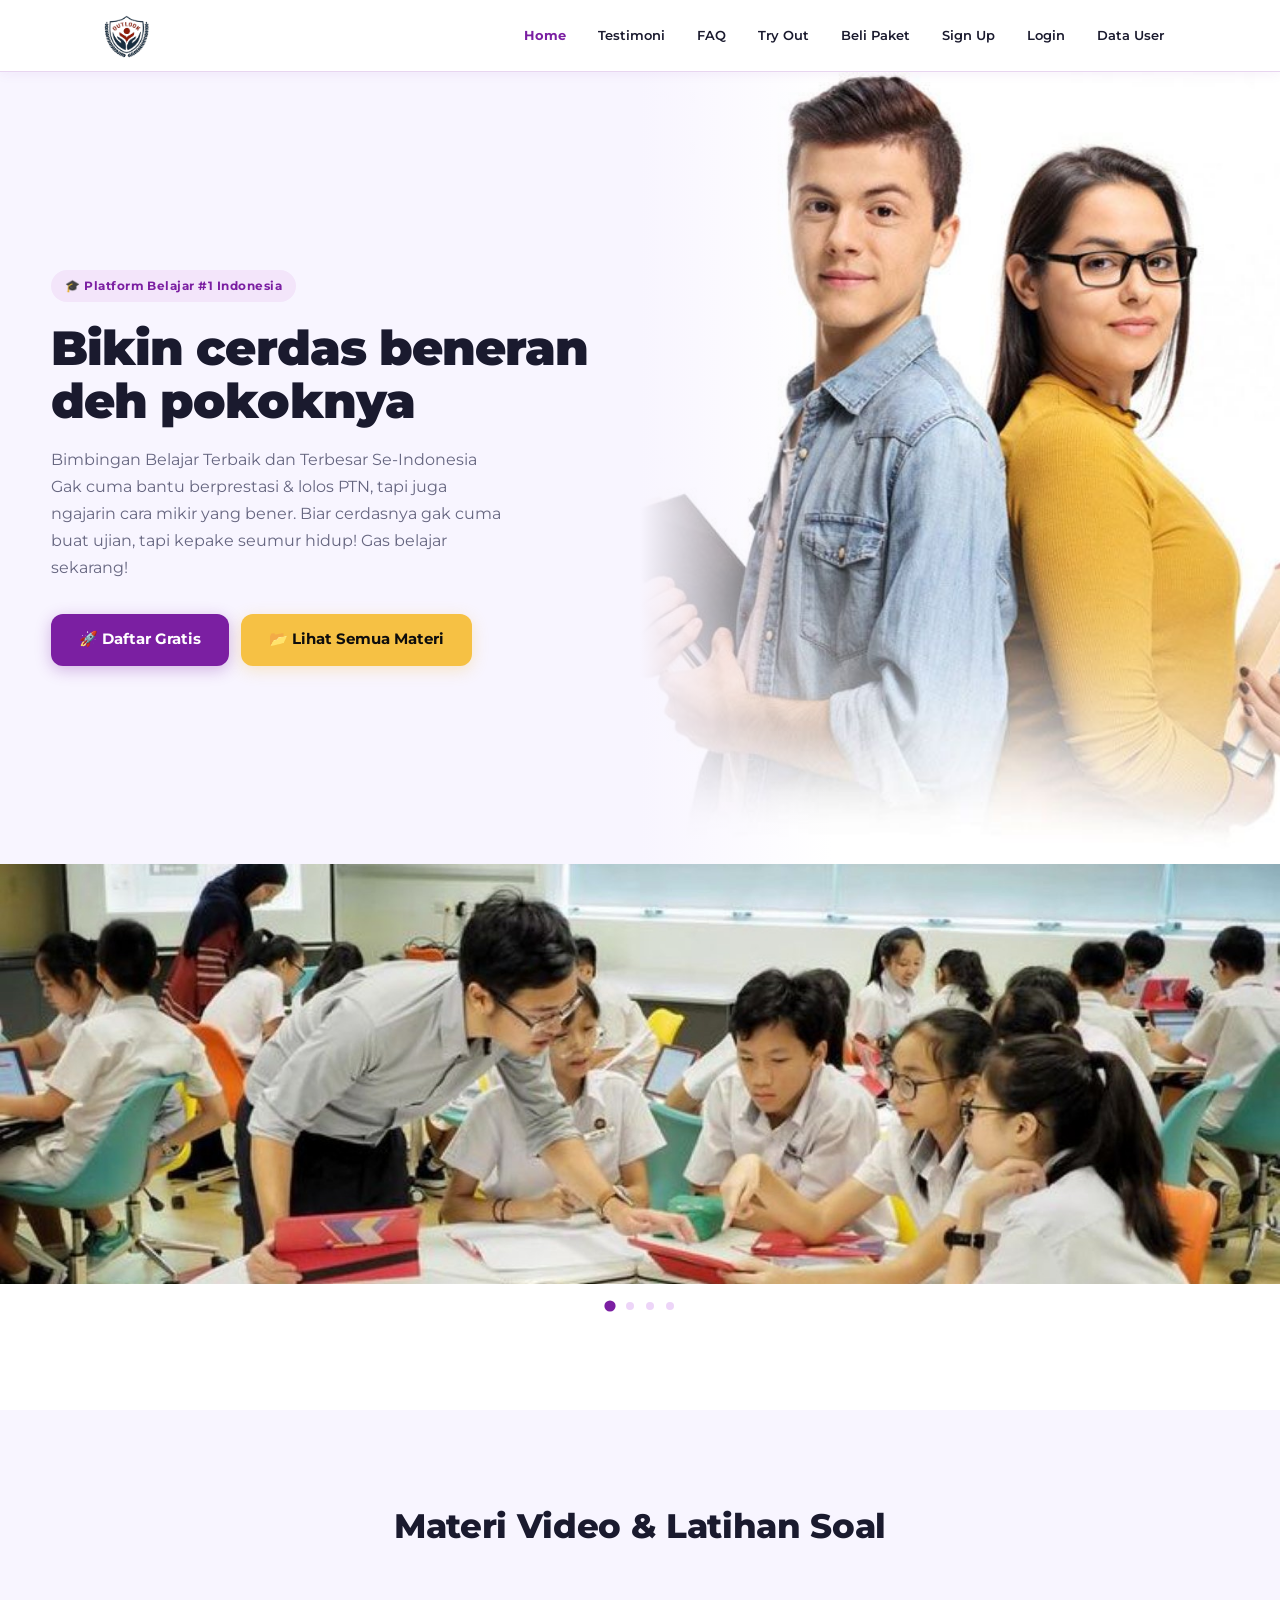
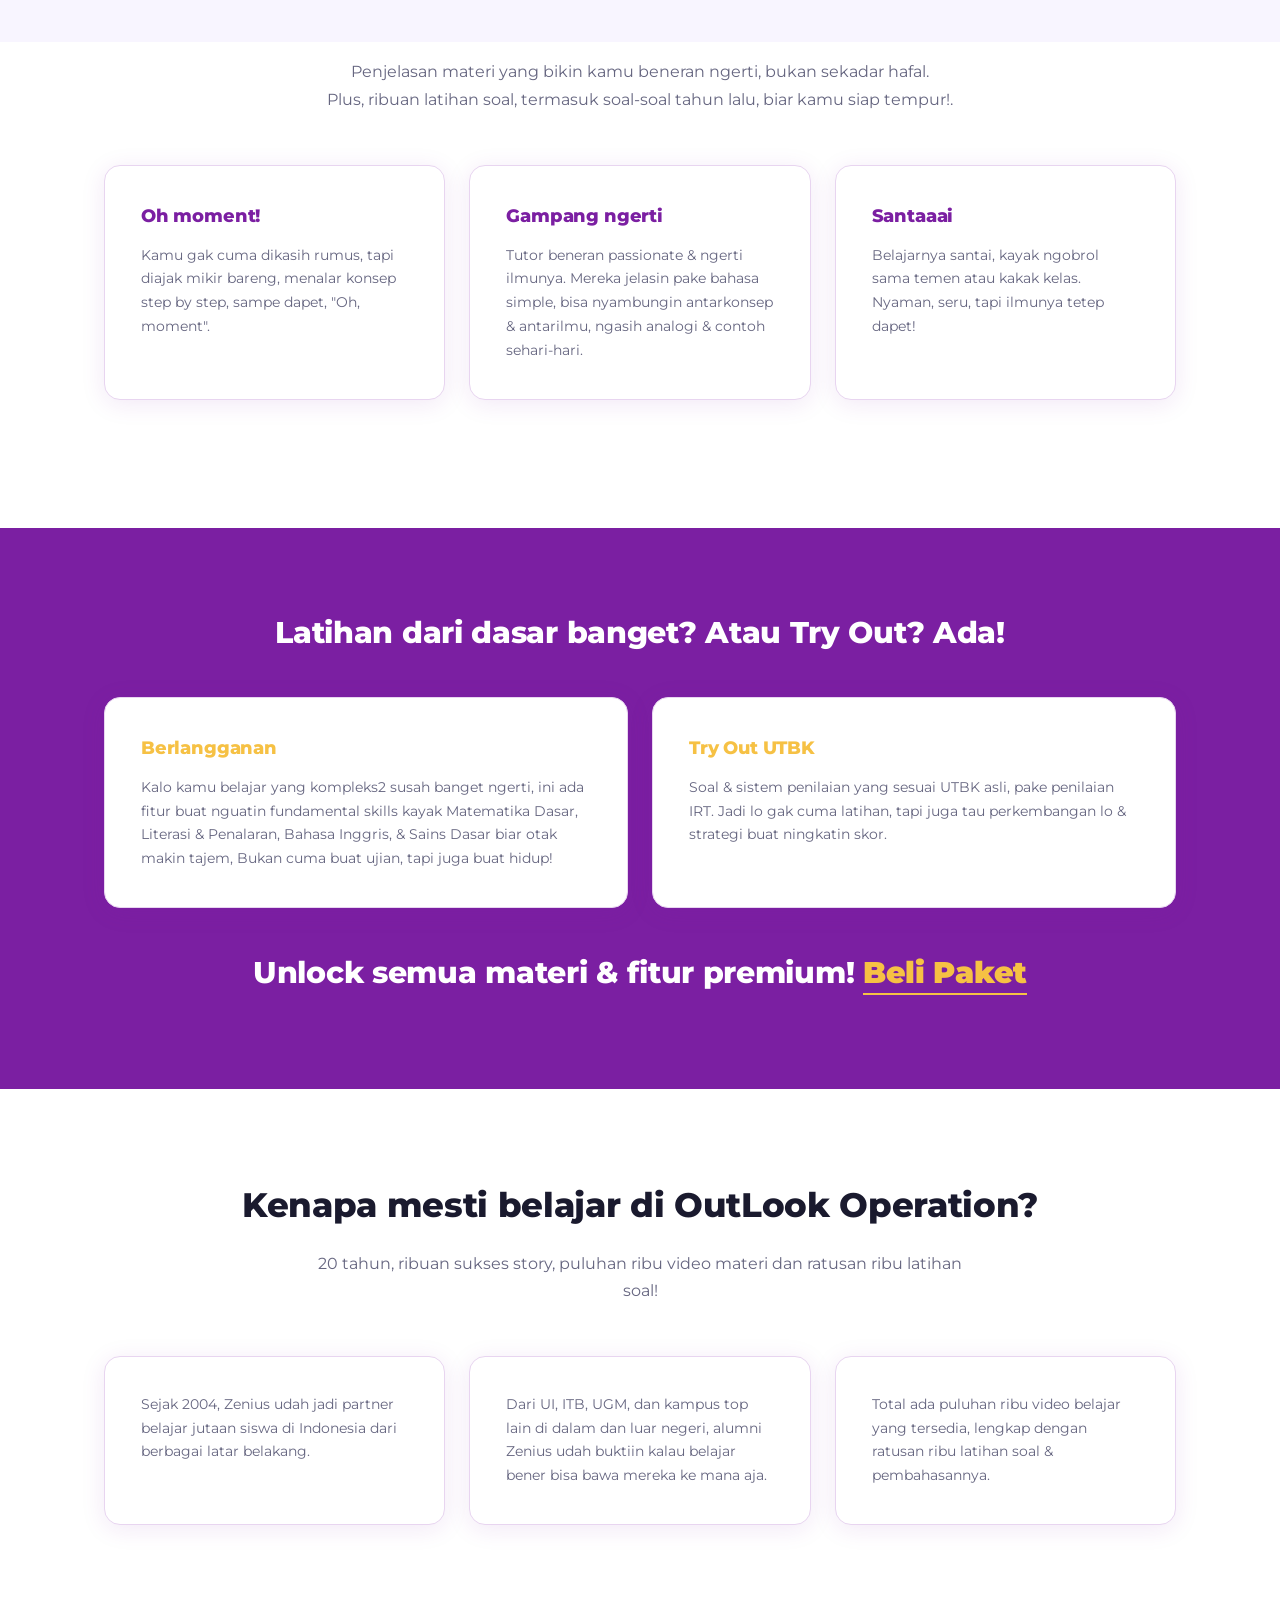
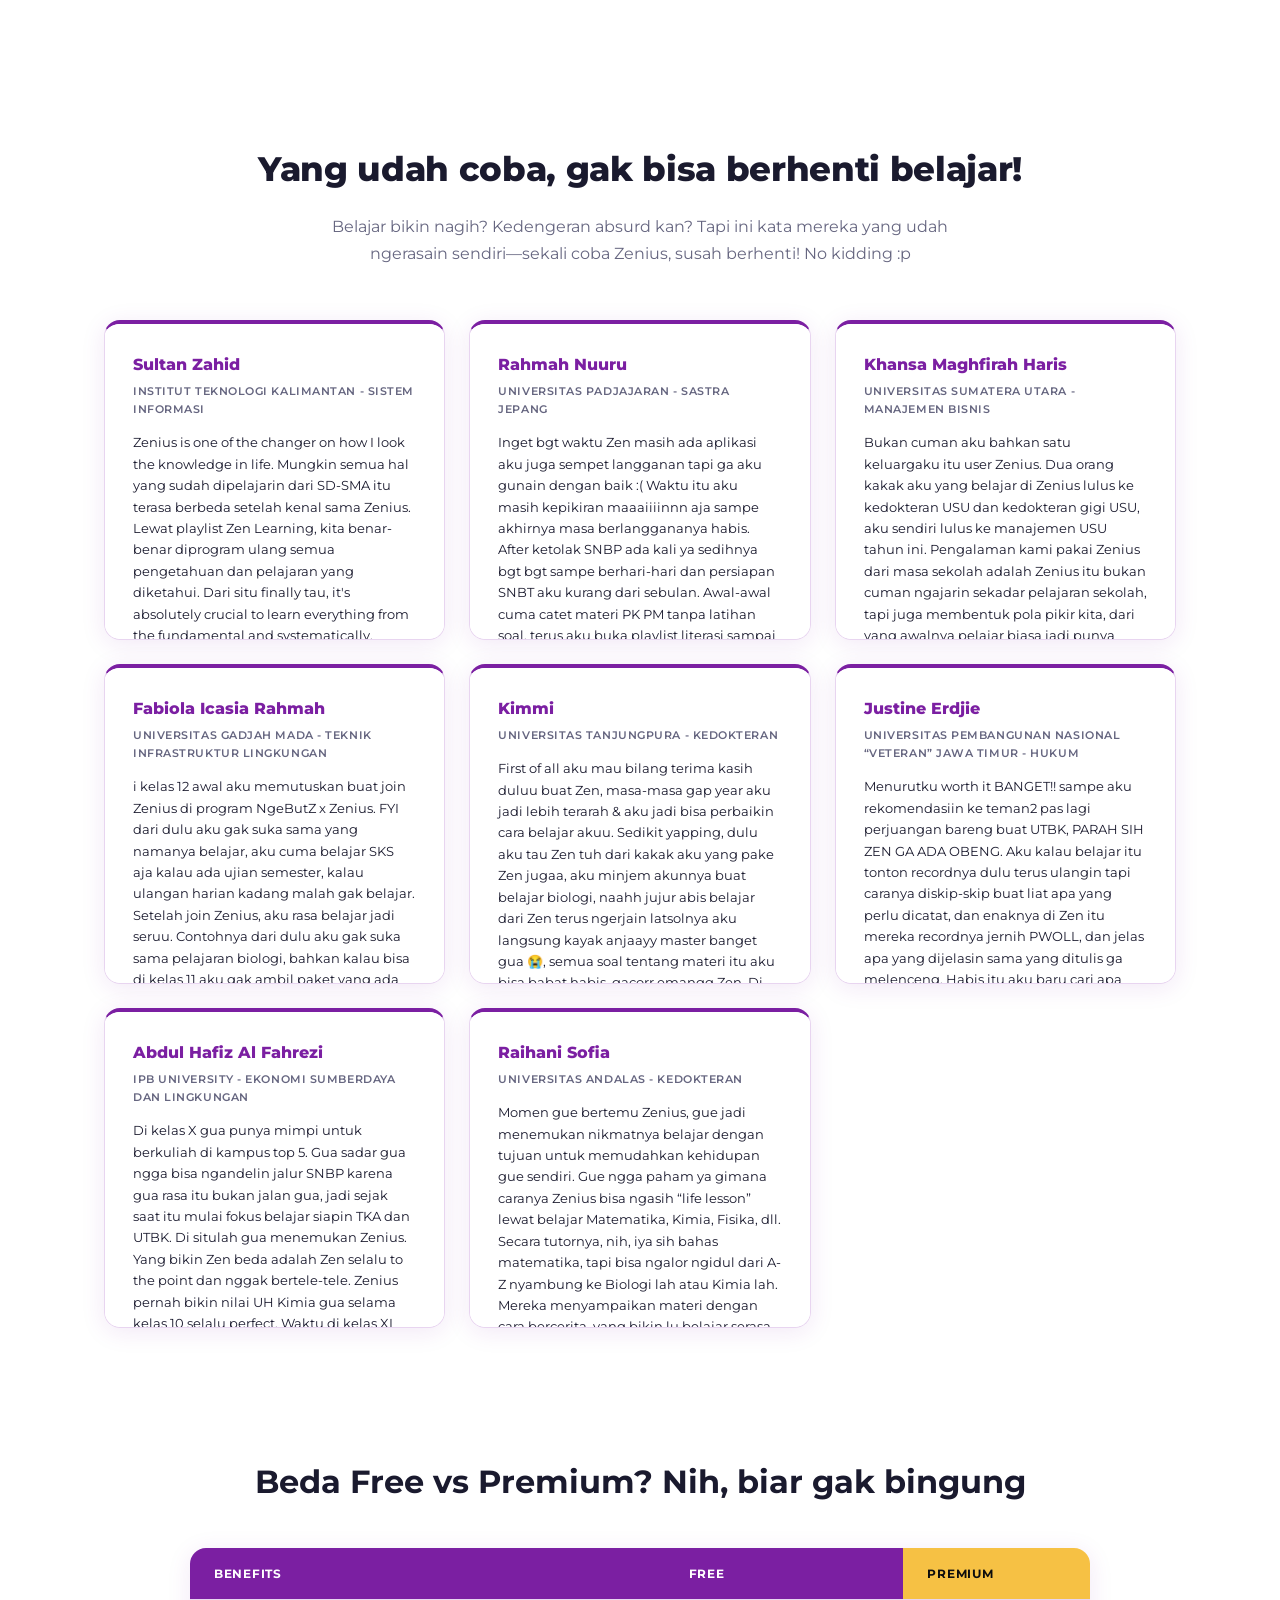
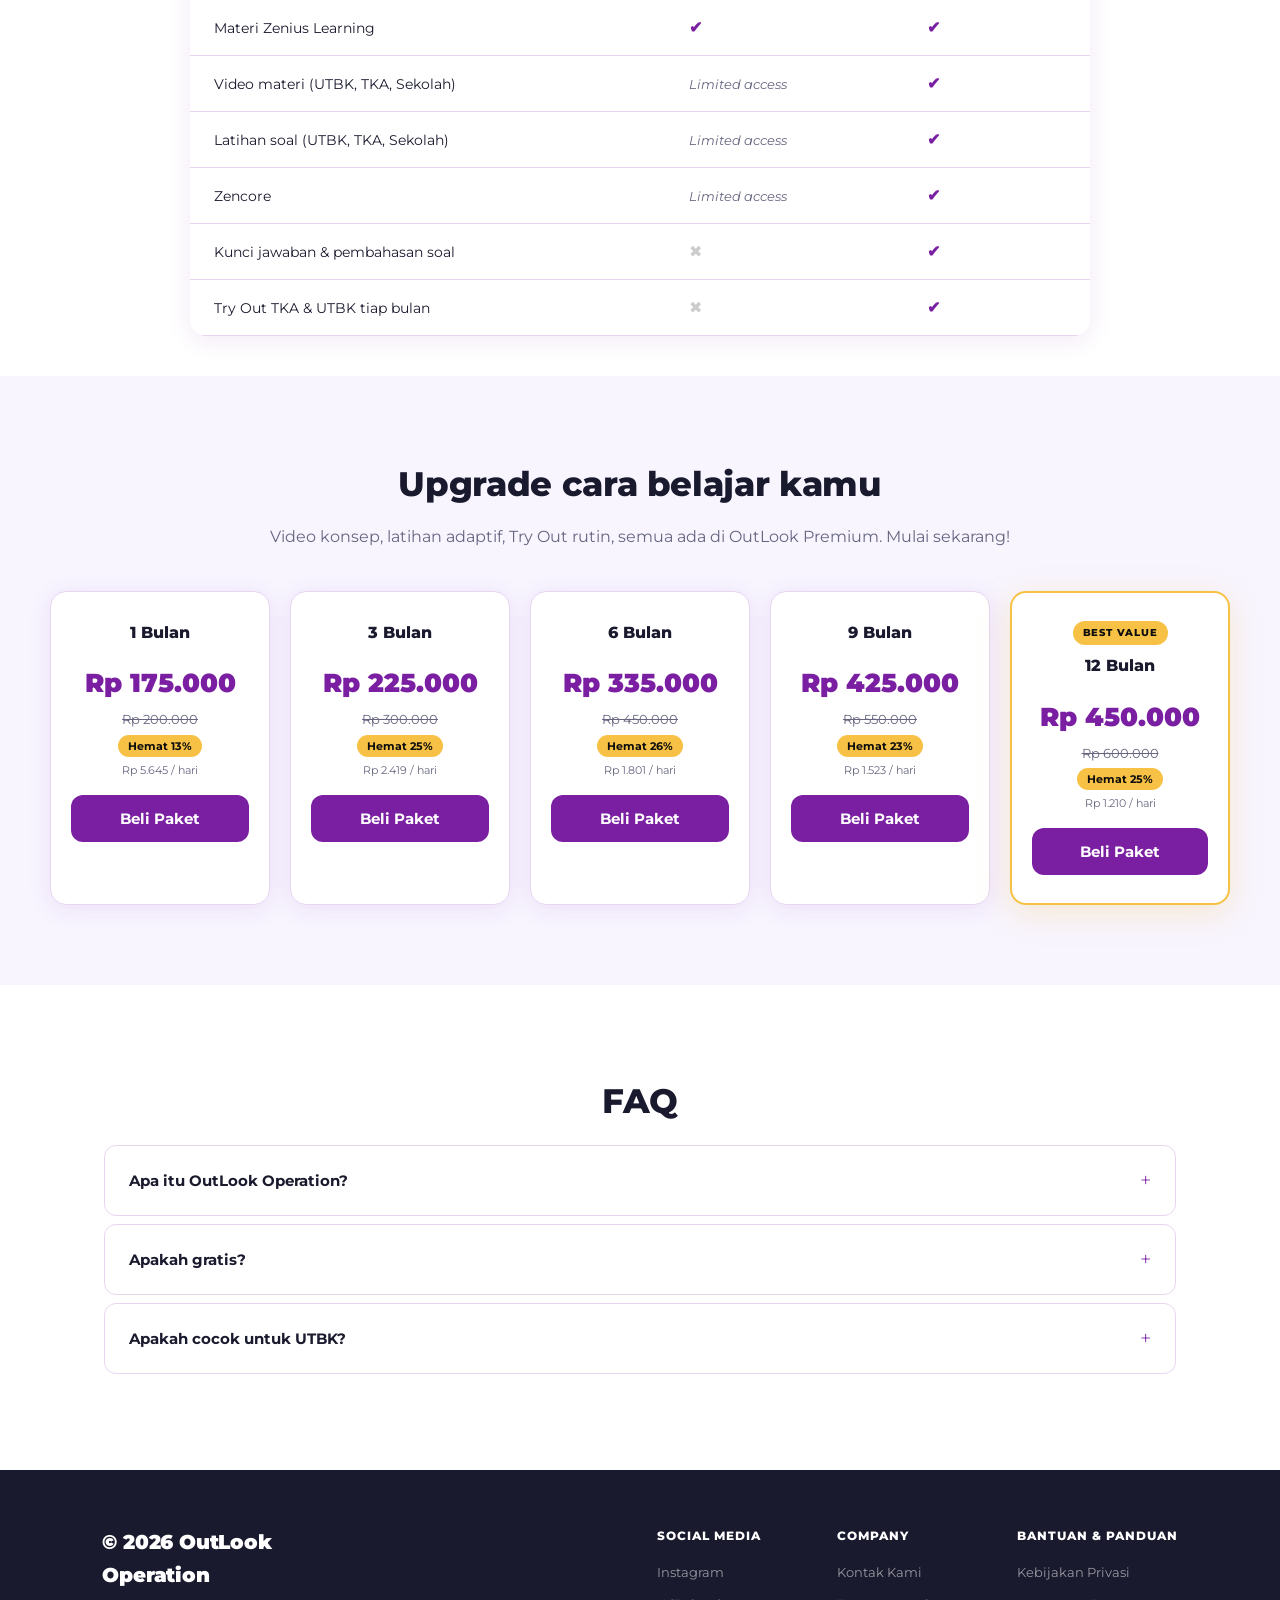
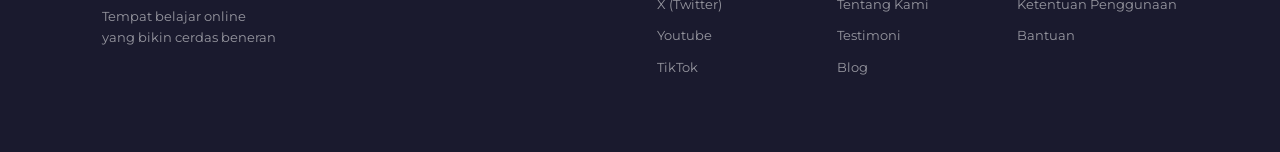
==== commit 8365c209: "nabila update JS signUp tanggal lahir, JS data user, CSS index, login & SignUp" ====
--- a/index.html
+++ b/index.html
@@ -35,8 +35,8 @@
                 <span></span>
                 <span></span>
             </label>
-            <nav>
-                <ul class="nav-menu">
+            <nav class="nav-menu">
+                <ul>
                     <li><a href="#index" class="active">Home</a></li>
                     <li><a href="#testimoni">Testimoni</a></li>
                     <li><a href="#faq">FAQ</a></li>
@@ -144,7 +144,7 @@
                 </div>
             </div>
 
-            <h2>Unlock semua materi & fitur premium! <a href="BeliPaket.html">Beli Paket</a></h2>
+            <h2>Unlock semua materi & fitur premium! <a href="#beli-paket">Beli Paket</a></h2>
         </section>
 
         <!-- section 3: About -->
@@ -318,9 +318,8 @@
             </div>
         </section>
 
-        <h1>Beda Free vs Premium? Nih, biar gak bingung</h1>
-
         <table>
+            <h1>Beda Free vs Premium? Nih, biar gak bingung</h1>
             <thead>
                 <tr>
                     <th>Benefits</th>
@@ -385,7 +384,7 @@
                         <div class="save">Hemat 13%</div>
                         <div class="per-day">Rp 5.645 / hari</div>
                     </div>
-                    <a href="BeliPaket.html?paket=1">Beli Paket</a>
+                    <button type="button" onclick="beliPaket(1)">Beli Paket</button>
                 </div>
 
                 <!-- 3 BULAN -->
@@ -397,7 +396,7 @@
                         <div class="save">Hemat 25%</div>
                         <div class="per-day">Rp 2.419 / hari</div>
                     </div>
-                    <a href="BeliPaket.html?paket=3">Beli Paket</a>
+                    <button type="button" onclick="beliPaket(3)">Beli Paket</button>
                 </div>
 
                 <!-- 6 BULAN -->
@@ -409,7 +408,7 @@
                         <div class="save">Hemat 26%</div>
                         <div class="per-day">Rp 1.801 / hari</div>
                     </div>
-                    <a href="BeliPaket.html?paket=6">Beli Paket</a>
+                    <button type="button" onclick="beliPaket(6)">Beli Paket</button>
                 </div>
 
                 <!-- 9 BULAN -->
@@ -421,7 +420,7 @@
                         <div class="save">Hemat 23%</div>
                         <div class="per-day">Rp 1.523 / hari</div>
                     </div>
-                    <a href="BeliPaket.html?paket=9">Beli Paket</a>
+                    <button type="button" onclick="beliPaket(9)">Beli Paket</button>
                 </div>
 
                 <!-- 12 BULAN -->
@@ -434,7 +433,7 @@
                         <div class="save">Hemat 25%</div>
                         <div class="per-day">Rp 1.210 / hari</div>
                     </div>
-                    <a href="BeliPaket.html?paket=12">Beli Paket</a>
+                    <button type="button" onclick="beliPaket(12)">Beli Paket</button>
                 </div>
             </div>
 
@@ -515,7 +514,7 @@
             </div>
         </div>
     </footer>
-    <script src="proses.js"></script>
+    <script src="javascript/proses.js"></script>
 </body>
 
 </html>
--- a/CSS/style.css
+++ b/CSS/style.css
@@ -1,27 +1,35 @@
-@import url('https://fonts.googleapis.com/css2?family=Montserrat:wght@400;600;700;800&display=swap');
-
-* {
+@import url('https://fonts.googleapis.com/css2?family=Montserrat:wght@400;500;600;700;800;900&display=swap');
+
+input {
+    display: none;
+}
+
+*, *::before, *::after {
     margin: 0;
     padding: 0;
     box-sizing: border-box;
 }
 
-ul {
-    list-style-type: none;
-    margin: 0;
-    padding: 0;
-}
-
-li {
-    display: inline;
-}
+html { scroll-behavior: smooth; }
 
 body {
-    font-family: Arial, sans-serif;
-}
-
-
-
+    font-family: 'Montserrat', sans-serif;
+    background-color:#FFFFFF;
+    color: #1A1A2E;
+    line-height: 1.65;
+}
+
+ul { list-style: none; }
+
+.hidden { display: none; }
+
+.slider input[type="radio"] {
+    display: none !important;
+    width: auto !important;
+    padding: 0 !important;
+    border: none !important;
+    border-radius: 0 !important;
+}
 
 .slider {
     width: 100vw;
@@ -30,29 +38,9 @@
     overflow: hidden;
 }
 
-input {
-    display: none;
-}
-
 .slides {
     display: flex;
     transition: transform 0.5s ease;
-}
-
-#s1:checked~.slides {
-    transform: translateX(0%);
-}
-
-#s2:checked~.slides {
-    transform: translateX(-100%);
-}
-
-#s3:checked~.slides {
-    transform: translateX(-200%);
-}
-
-#s4:checked~.slides {
-    transform: translateX(-300%);
 }
 
 .slides img {
@@ -63,146 +51,170 @@
     object-position: center top;
 }
 
+#s1:checked ~ .slides { transform: translateX(0%); }
+#s2:checked ~ .slides { transform: translateX(-100%); }
+#s3:checked ~ .slides { transform: translateX(-200%); }
+#s4:checked ~ .slides { transform: translateX(-300%); }
+
 .dots {
     text-align: center;
-    margin-top: 10px;
+    margin-top: 12px;
     padding: 0 16px;
 }
 
 .dots label {
     display: inline-block;
-    width: 7px;
-    height: 7px;
-    margin: 5px;
-    background: #ccc;
+    width: 8px;
+    height: 8px;
+    margin: 4px;
+    background: #EDD5F8;
     border-radius: 50%;
     cursor: pointer;
-    transition: 0.3s;
-}
-
-.dots label:hover {
-    background: #666;
-}
-
-/* active dot */
-#s1:checked~.dots label[for="s1"],
-#s2:checked~.dots label[for="s2"],
-#s3:checked~.dots label[for="s3"],
-#s4:checked~.dots label[for="s4"] {
-    background: black;
-}
-
-html {
-    scroll-behavior: smooth;
-}
-
-body {
-    background: linear-gradient(to right, rgb(255, 255, 255) 0%, rgba(255, 255, 255, 0)100%);
-    font-family: 'Montserrat', sans-serif;
-    background-color: #ffffff;
-    line-height: 1.6;
+    transition: all 0.25s cubic-bezier(0.4,0,0.2,1);
+}
+
+.dots label:hover { background: #7B1FA2; }
+
+#s1:checked ~ .dots label[for="s1"],
+#s2:checked ~ .dots label[for="s2"],
+#s3:checked ~ .dots label[for="s3"],
+#s4:checked ~ .dots label[for="s4"] {
+    background: #7B1FA2;;
+    transform: scale(1.4);
 }
 
 .navbar {
     display: flex;
     align-items: center;
     justify-content: space-between;
-    padding: 10px 8%;
-    background: #ededed;
+    padding: 0 8%;
+    background:  #FFFFFF;
     position: sticky;
     top: 0;
     z-index: 2000;
-    min-height: 85px;
-}
-
-/* logo & slogan di kiri */
+    min-height: 72px;
+    border-bottom: 1px solid #E8D5F0;
+    box-shadow: 0 2px 12px rgba(123,31,162,0.06);
+}
+
 .nav-left,
-.navbar>a:first-of-type {
+.navbar > a:first-of-type {
     display: flex;
     align-items: center;
-    gap: 20px;
+    gap: 16px;
 }
 
 .navbar img {
-    height: 55px !important;
+    height: 48px !important;
     width: auto;
 }
 
-
-
-
 .nav-menu {
     display: flex;
     list-style: none;
-    gap: 5px;
+    gap: 2px;
     margin-left: auto;
 }
 
+.nav-menu li { display: inline; }
+
 .nav-menu li a {
+    display: inline-block;
     text-decoration: none;
-    color: #333;
+    color:  #1A1A2E;
+    font-weight: 600;
+    font-size: 13px;
+    padding: 8px 14px;
+    border-radius: 8px;
+    transition:  all 0.25s cubic-bezier(0.4,0,0.2,1);
+}
+
+.nav-menu li a:hover {
+    background: #F3E5FA;
+    color: #7B1FA2;
+}
+
+.nav-menu li a.active {
+    color: #7B1FA2;
     font-weight: 700;
-    font-size: 14px;
-    padding: 10px 18px;
-    border-radius: 8px;
-    transition: #5f53b9;
-}
-
-.nav-menu li a:hover {
-    background: #1E3E62;
-    color: #fff;
-}
-
-
-.navbar>li,
-.navbar>ul:not(.nav-menu),
+}
+
+/* Sembunyikan elemen navbar yang tidak perlu */
+.navbar > li,
+.navbar > ul:not(.nav-menu),
 .top-menu {
     display: none !important;
 }
 
+/* HERO 2 kolom: teks kiri, gambar kanan */
 .hero {
-    min-height: 85vh;
+    min-height: 88vh;
     display: grid;
     grid-template-columns: 1fr 1fr;
     align-items: stretch;
+    background:  #F8F5FF;
 }
 
 .hero-text {
     display: flex;
     flex-direction: column;
     justify-content: center;
-    padding: 60px 6%;
+    padding: 60px 8%;
+    position: relative;
+}
+
+/* kotak label di atas h1 */
+.hero-text::before {
+    content: '🎓 Platform Belajar #1 Indonesia';
+    display: inline-block;
+    background: #F3E5FA;
+    color: #7B1FA2;
+    font-size: 12px;
+    font-weight: 700;
+    letter-spacing: 0.04em;
+    padding: 6px 14px;
+    border-radius: 20px;
+    margin-bottom: 20px;
+    width: fit-content;
 }
 
 .hero-text h1 {
-    font-size: 52px;
-    font-weight: 800;
+    font-size: 48px;
+    font-weight: 900;
     line-height: 1.1;
-    margin-bottom: 20px;
-    color: #1a1a1a;
+    margin-bottom: 18px;
+    color:  #1A1A2E;
     text-align: left;
-    text-shadow: 0 10px 20px rgba(0, 123, 255, 0.2);
-
+    letter-spacing: -0.02em;
+}
+
+.hero-text h1 span {
+    color: #7B1FA2;
 }
 
 .hero-text p {
-    font-size: 18px;
-    margin-bottom: 35px;
-    color: #1a1a1a;
+    font-size: 16px;
+    margin-bottom: 32px;
+    color:  #666680;
     text-align: left;
+    line-height: 1.7;
+    max-width: 460px;
 }
 
 .hero-button {
     display: flex;
-    gap: 15px;
+    gap: 12px;
+    flex-wrap: wrap;
     justify-content: flex-start;
 }
 
+/* hero image */
 .hero-image {
     width: 100%;
     height: 100%;
-    min-height: 85vh;
+    min-height: 88vh;
     overflow: hidden;
+    position: relative;
 }
 
 .hero-image img {
@@ -212,360 +224,461 @@
     display: block;
 }
 
+/* gradasi dari gambar ke kolom teks */
+.hero-image::before {
+    content: '';
+    position: absolute;
+    top: 0; left: 0;
+    width: 30%;
+    height: 100%;
+    background: linear-gradient(to right, #F8F5FF 0%, rgba(248,245,255,0) 100%);
+    pointer-events: none;
+    z-index: 1;
+}
+
+/* ── TOMBOL ── */
 .btn {
     display: inline-flex;
     align-items: center;
     justify-content: center;
-    min-width: 220px;
-    height: 58px;
+    gap: 8px;
+    padding: 0 28px;
+    height: 52px;
     border-radius: 12px;
+    font-family: 'Montserrat', sans-serif;
+    font-size: 15px;
+    font-weight: 700;
+    text-decoration: none;
+    transition: all 0.25s cubic-bezier(0.4,0,0.2,1);
+    white-space: nowrap;
+    cursor: pointer;
+    border: none;
+}
+
+.btn-primary {
+    background:#7B1FA2;
+    color: #FFFFFF;
+    box-shadow: 0 4px 16px rgba(123,31,162,0.30);
+}
+
+.btn-primary:hover {
+    background: #560D72;
+    transform: translateY(-2px);
+    box-shadow: 0 8px 24px rgba(123,31,162,0.40);
+}
+
+.btn-outline {
+    background: #F6C144;
+    color: #0D0D0D;
+    box-shadow: 0 4px 16px rgba(246,193,68,0.30);
+}
+
+.btn-outline:hover {
+    background: #E0A800;
+    transform: translateY(-2px);
+    box-shadow: 0 8px 24px rgba(246,193,68,0.40);
+}
+
+/* main & container */
+main {
+    width: 100%;
+    overflow-x: hidden;
+}
+
+.container {
+    max-width: 1200px;
+    margin: 0 auto;
+    padding: 0 5%;
+}
+
+/* section */
+.section {
+    padding: 88px 0;
     text-align: center;
-    text-decoration: none;
-    font-weight: 700;
-}
-
-.btn-primary {
-    background: #1E3E62;
-    color: #fff;
-    border-radius: 15px;
-}
-
-.btn-primary:hover {
-    background-color: #1102e0;
-    transform: translateY(-3px);
-    box-shadow: 0 10px 20px rgba(0, 123, 255, 0.2);
-}
-
-.btn-outline {
-    border: 1px;
-    border-radius: 15px;
-    background-color: #999;
-    color: #fff;
-}
-
-.btn-outline:hover {
-    background: #1102e0;
-    color: #fff;
-    transform: translateY(-3px);
-    box-shadow: 0 10px 20px rgba(0, 123, 255, 0.2);
-}
-
+}
+
+.section h2 {
+    font-size: 34px;
+    font-weight: 800;
+    margin-bottom: 16px;
+    color: #1A1A2E;
+    letter-spacing: -0.01em;
+}
+
+.section-desc {
+    max-width: 680px;
+    margin: 0 auto 52px auto;
+    color: #666680;
+    font-size: 16px;
+    line-height: 1.7;
+}
+
+/* materi */
 .materi {
     width: 100vw;
     position: relative;
     left: 50%;
-    right: 50%;
     margin-left: -50vw;
-    margin-right: -50vw;
-    color: #0B192C;
-    background-color: #ededed;
-}
-
-.grid-card,
-.grid-about,
-.grid-testimoni {
-    display: grid;
-    grid-template-columns: repeat(auto-fit, minmax(300px, 1fr));
-    gap: 25px;
-    margin-top: 40px;
-}
-
-.card h2 {
-    color: #0B192C;
-}
-
-.card p {
-    color: #666;
-}
-
-.card,
-.about {
-    background: #def0ff;
-    padding: 40px;
-    border-radius: 20px;
-    box-shadow: #1102e0;
-    border: 1px;
-    transition: #1102e0;
-}
-
-.card:hover {
-    transform: translateY(-5px);
-    border-color: #0B192C;
-    box-shadow: 0 10px 20px rgba(0, 123, 255, 0.2);
-
-}
-
-.testimoni {
-    background: var(--white);
-    padding: 25px;
-    border-radius: 15px;
-    border-top: 5px solid var(--primary);
-    box-shadow: var(--shadow-soft);
-    max-height: 350px;
-    overflow-y: auto;
-    transition: var(--transition);
-}
-
-.testimoni::-webkit-scrollbar {
-    width: 5px;
-}
-
-.testimoni::-webkit-scrollbar-thumb {
-    background: #eee;
-    border-radius: 10px;
-}
-
-.testimoni h3 {
-    font-size: 18px;
-    margin-bottom: 5px;
-    color: var(--primary);
-}
-
-.testimoni p:nth-of-type(1) {
-    font-size: 12px;
-    font-weight: 700;
-    margin-bottom: 15px;
-    color: #888;
-}
-
-.testimoni p:nth-of-type(2) {
-    font-size: 14px;
-    line-height: 1.5;
-}
-
-table {
-    width: 100%;
-    border-collapse: collapse;
-    background: #fff2db;
-    border-radius: 15px;
-    overflow: hidden;
-    box-shadow: #ffe2b0;
-    margin: 40px 0;
-}
-
-th,
-td {
-    padding: 20px;
-    text-align: left;
-    border-bottom: 1px solid #eee;
-}
-
-th {
-    background: var(--dark);
-    color: var(--white);
-    font-size: 12px;
-    text-transform: uppercase;
-}
-
-.premium {
-    background: #faffff;
-    color: var(--primary);
-    font-weight: 800;
-}
-
-.pricing-section {
+    background: #F8F5FF;;
+    padding: 88px 0;
     text-align: center;
 }
 
-.pricing-cards {
-    display: flex;
-    flex-wrap: wrap;
-    margin-top: 35px;
-    gap: 35px;
-    justify-content: center;
-}
-
-.pricing-section .card {
-    width: 280px;
-    text-align: center;
-}
-
-.price {
-    font-size: 30px;
-    font-weight: 800;
-    color: var(--primary);
-    margin: 15px 0;
-}
-
-/* --- 6. FAQ (ACCORDION ANIMATION) --- */
-.faq-item {
-    background: #e9f3ff;
-    margin-bottom: 10px;
-    border-radius: 10px;
-    box-shadow: var(--shadow-soft);
-}
-
-.faq-item label {
-    display: block;
-    padding: 20px;
-    font-weight: 700;
-    cursor: pointer;
-}
-
-.faq-item p {
-    max-height: 0;
-    overflow: hidden;
-    padding: 0 20px;
-    transition: all 0.4s ease;
-    color: var(--text-gray);
-}
-
-.faq-item input:checked~p {
-    max-height: 200px;
-    padding: 0 20px 20px;
-}
-
-/* --- 7. ANIMATIONS --- */
-@keyframes fadeInRight {
-    from {
-        opacity: 0;
-        transform: translateX(50px);
-    }
-
-    to {
-        opacity: 1;
-        transform: translateX(0);
-    }
-}
-
-@media (max-width: 768px) {
-    .navbar {
-        flex-direction: column;
-        gap: 15px;
-        padding: 20px;
-        height: auto;
-    }
-
-    .navbar div:nth-of-type(1) {
-        border: none;
-        padding: 0;
-        text-align: center;
-    }
-
-    .hero {
-        grid-template-columns: 1fr;
-        min-height: auto;
-    }
-
-    .hero-text {
-        padding: 40px 6%;
-        text-align: center;
-        align-items: center;
-    }
-
-    .hero-text h1,
-    .hero-text p {
-        text-align: center;
-    }
-
-    .hero-text h1 {
-        font-size: 32px;
-    }
-
-    .hero-button {
-        flex-direction: column;
-        justify-content: center;
-    }
-
-    .hero-image {
-        min-height: 300px;
-    }
-}
-
-main {
-    width: 100%;
-    overflow-x: hidden;
-    /* Mencegah scroll horizontal */
-}
-
-.container {
-    max-width: 1200px;
-    margin: 0 auto;
-    padding: 0 5%;
-}
-
-.section {
-    padding: 80px 0;
-    text-align: center;
-}
-
-.section-blue {
-    border-radius: 20px;
-    margin: 40px auto;
-    width: 100vw;
-    position: relative;
-    left: 50%;
-    right: 50%;
-    margin-left: -50vw;
-    margin-right: -50vw;
-}
-
-.section-blue h2 {
-    color: #1a1a1a;
-}
-
-.section-blue h2 a {
-    color: #3730a3;
-    font-weight: 800;
-}
-
-.section-blue h2 a:hover {
-    color: #1102e0;
-    font-weight: 800;
-}
-
-.tryout-1 {
-    color: #1a1a1a;
-    padding: 15px;
-    background-color: #e9f3ff;
-    border: 1px;
-    border-radius: 20px;
-}
-
-.tryout-1 h2 {
-    color: #1a1a1a;
-    background-color: #e9f3ff;
-    border: 1px;
-    border-radius: 20px;
-}
-
-.tryout-2 {
-    padding: 15px;
-    border: 1px;
-    background-color: #e9f3ff;
-    border-radius: 20px;
-}
-
-.section h2 {
-    font-size: 32px;
-    margin-bottom: 20px;
-    font-weight: 800;
-
-}
-
-.section-desc {
-    max-width: 800px;
-    margin: 0 auto 50px auto;
-    color: #333;
-}
-
-
-
+/* ── card grid ── */
 .grid-card,
 .grid-about,
 .grid-testimoni,
 .grid-tryout {
     display: grid;
-    grid-template-columns: repeat(auto-fit, minmax(300px, 1fr));
-    gap: 30px;
+    grid-template-columns: repeat(auto-fit, minmax(280px, 1fr));
+    gap: 24px;
     text-align: left;
+    margin-top: 40px;
     margin-bottom: 40px;
 }
 
+.card, .about {
+    background: #FFFFFF;
+    padding: 36px;
+    border-radius:  16px;
+    box-shadow:  0 4px 24px rgba(123,31,162,0.10);
+    border: 1.5px solid   #E8D5F0;
+    transition:   #E8D5F0;
+}
+
+.card:hover {
+    transform: translateY(-6px);
+    box-shadow: 0 10px 40px rgba(123,31,162,0.18);
+    border-color: #EDD5F8;
+}
+
+.card h2 {
+    color: #7B1FA2;
+    font-size: 18px;
+    font-weight: 800;
+    margin-bottom: 12px;
+}
+
+.card p, .about p {
+    color:  #666680;
+    font-size: 14px;
+    line-height: 1.7;
+}
+
+.section-blue {
+    width: 100vw;
+    position: relative;
+    left: 50%;
+    margin-left: -50vw;
+    background: #7B1FA2;
+    padding: 80px 0;
+    text-align: center;
+}
+
+.section-blue h2 {
+    color: #FFFFFF;
+    font-size: 30px;
+    font-weight: 800;
+    margin-bottom: 12px;
+}
+
+.tryout-1, 
+.tryout-2 {
+    background: #FFFFFF;
+    padding: 36px;
+    border-radius: 16px;
+    box-shadow: 0 4px 24px rgba(123,31,162,0.10);
+    border: 1.5px solid #E8D5F0;
+    transition: all 0.25s cubic-bezier(0.4,0,0.2,1);
+}
+
+.tryout-1 h2, .tryout-2 h2 {
+    font-size: 18px;
+    font-weight: 800;
+    margin-bottom: 12px;
+    color: #F6C144;
+}
+
+.tryout-1 p, .tryout-2 p {
+    color: #666680;
+    font-size: 14px;
+    line-height: 1.7;
+}
+
+.section-blue h2 a {
+    color: #F6C144;
+    font-weight: 900;
+    text-decoration: none;
+    border-bottom: 2px solid #F6C144;
+    padding-bottom: 2px;
+    transition: all 0.25s cubic-bezier(0.4,0,0.2,1);
+}
+
+.section-blue h2 a:hover {
+    color: #E0A800;
+    border-color: #E0A800;
+}
+
+.section-blue .section-desc {
+    color: rgba(255,255,255,0.75);
+}
+
+/* ── TESTIMONI ── */
+.testimoni {
+    background: #FFFFFF;
+    padding: 28px;
+    border-radius: 16px;
+    border-top: 4px solid #7B1FA2;
+    box-shadow: 0 4px 24px rgba(123,31,162,0.10);
+    max-height: 320px;
+    overflow-y: auto;
+    transition: all 0.25s cubic-bezier(0.4,0,0.2,1);
+    border-left: 1.5px solid #E8D5F0;
+    border-right: 1.5px solid #E8D5F0;
+    border-bottom: 1.5px solid #E8D5F0;
+}
+
+.testimoni:hover {
+    box-shadow: 0 10px 40px rgba(123,31,162,0.18);
+}
+
+.testimoni::-webkit-scrollbar { width: 4px; }
+.testimoni::-webkit-scrollbar-thumb {
+    background: #EDD5F8;
+    border-radius: 10px;
+}
+
+.testimoni h3 {
+    font-size: 16px;
+    font-weight: 800;
+    margin-bottom: 4px;
+    color:  #7B1FA2;
+}
+
+.testimoni p:nth-of-type(1) {
+    font-size: 11px;
+    font-weight: 600;
+    margin-bottom: 14px;
+    color:  #666680;
+    text-transform: uppercase;
+    letter-spacing: 0.05em;
+}
+
+.testimoni p:nth-of-type(2) {
+    font-size: 13px;
+    line-height: 1.65;
+    color:  #1A1A2E;
+}
+
+/* tabel free vs premium */
+table {
+    width: 100%;
+    max-width: 900px;
+    border-collapse: collapse;
+    background: #FFFFFF;
+    border-radius: 16px;
+    overflow: hidden;
+    box-shadow: 0 4px 24px rgba(123,31,162,0.10);
+    margin: 40px auto;
+}
+
+h1{
+    text-align: center;
+}
+th, td {
+    padding: 18px 24px;
+    text-align: left;
+    border-bottom: 1px solid #E8D5F0;
+    font-size: 14px;
+}
+
+th {
+    background:  #7B1FA2;
+    color:#FFFFFF;
+    font-size: 12px;
+    font-weight: 700;
+    text-transform: uppercase;
+    letter-spacing: 0.06em;
+}
+
+th.premium {
+    background: #F6C144;
+    color: #0D0D0D;
+}
+
+.check { color: #7B1FA2; font-weight: 800; font-size: 16px; }
+.cross  { color: #ccc; font-size: 16px; }
+.limited { color:  #666680; font-size: 13px; font-style: italic; }
+
+/* pricing */
+.pricing-section {
+    text-align: center;
+    padding: 80px 0;
+    background: #F8F5FF;
+}
+
+.pricing-section h1 {
+    font-size: 34px;
+    font-weight: 800;
+    color: #1A1A2E;
+    margin-bottom: 12px;
+    letter-spacing: -0.01em;
+}
+
+.pricing-section > p {
+    color: #666680;
+    font-size: 16px;
+    margin-bottom: 8px;
+}
+
+.pricing-cards {
+    display: flex;
+    flex-wrap: wrap;
+    margin-top: 40px;
+    gap: 20px;
+    justify-content: center;
+}
+
+.pricing-section .card {
+    width: 220px;
+    text-align: center;
+    padding: 28px 20px;
+    position: relative;
+    border: 1.5px solid #E8D5F0;
+}
+
+.pricing-section .card h3 {
+    font-size: 16px;
+    font-weight: 800;
+    color: #1A1A2E;
+    margin-bottom: 16px;
+}
+
+.price-box { margin-bottom: 16px; }
+
+.price {
+    font-size: 26px;
+    font-weight: 900;
+    color:  #7B1FA2;
+    margin: 8px 0 4px;
+}
+
+.old-price {
+    font-size: 13px;
+    color: #666680;
+    text-decoration: line-through;
+    margin-bottom: 4px;
+}
+
+.save {
+    display: inline-block;
+    background: #F6C144;
+    color: #0D0D0D;
+    font-size: 11px;
+    font-weight: 700;
+    padding: 2px 10px;
+    border-radius: 20px;
+    margin-bottom: 4px;
+}
+
+.per-day {
+    font-size: 11px;
+    color:  #666680;
+}
+
+.pricing-section .card a {
+    display: block;
+    margin-top: 16px;
+    padding: 10px;
+    background: #7B1FA2;
+    color:   #FFFFFF;
+    border-radius: 10px;
+    font-size: 13px;
+    font-weight: 700;
+    text-decoration: none;
+    transition:  all 0.25s cubic-bezier(0.4,0,0.2,1);
+}
+
+.pricing-section .card a:hover {
+    background:#E0A800;
+}
+
+.card.best {
+    border: 2px solid #F6C144;
+    box-shadow: 0 8px 32px rgba(246,193,68,0.25);
+}
+
+.badge {
+    display: inline-block;
+    background: #F6C144;
+    color:  #0D0D0D;
+    font-size: 10px;
+    font-weight: 800;
+    letter-spacing: 0.08em;
+    padding: 4px 10px;
+    border-radius: 20px;
+    margin-bottom: 8px;
+    text-transform: uppercase;
+}
+
+/* FAQ */
+.faq-item {
+    background: #FFFFFF;
+    margin-bottom: 8px;
+    border-radius: 12px;
+    border: 1.5px solid  #E8D5F0;
+    transition:  all 0.25s cubic-bezier(0.4,0,0.2,1);
+    text-align: left;
+}
+
+.faq-item:hover {
+    border-color:  #EDD5F8;
+}
+
+.faq-item label {
+    display: flex;
+    align-items: center;
+    justify-content: space-between;
+    padding: 18px 24px;
+    font-weight: 700;
+    font-size: 15px;
+    cursor: pointer;
+    color:  #1A1A2E;
+}
+
+.faq-item label::after {
+    content: '+';
+    font-size: 20px;
+    color:  #7B1FA2;
+    font-weight: 300;
+    transition:  all 0.25s cubic-bezier(0.4,0,0.2,1);
+    flex-shrink: 0;
+}
+
+.faq-item input[type="checkbox"]:checked ~ label::after {
+    content: '−';
+}
+
+.faq-item p {
+    max-height: 0;
+    overflow: hidden;
+    padding: 0 24px;
+    font-size: 14px;
+    line-height: 1.7;
+    color:  #666680;
+    transition: all 0.35s ease;
+}
+
+.faq-item input[type="checkbox"]:checked ~ p {
+    max-height: 300px;
+    padding: 0 24px 20px;
+}
+
+/* FOOTER */
 .footer {
-    background: #f8f9fa;
-    padding: 60px 8% 20px;
-    border-top: 1px solid #eee;
+    background: #1A1A2E;
+    color: rgba(255,255,255,0.7);
+    padding: 56px 8% 24px;
 }
 
 .footer-top {
@@ -573,34 +686,35 @@
     flex-wrap: wrap;
     justify-content: space-between;
     gap: 40px;
+    margin-bottom: 40px;
 }
 
 .footer-kiri {
-    color: #0B192C;
-    display: flex;
-    flex-wrap: wrap;
-    justify-content: space-between;
-    gap: 40px;
+    display: flex;
+    flex-direction: column;
+    gap: 14px;
+    min-width: 200px;
+    max-width: 260px;
 }
 
 .footer-kiri .logo {
-    font-size: 22px;
-    font-weight: 800;
-    color: var(--dark);
+    font-size: 20px;
+    font-weight: 900;
+    color: #FFFFFF;
+    letter-spacing: -0.01em;
 }
 
 .footer-kiri .logo span {
-    color: var(--primary);
+    color: #F6C144;
 }
 
 .footer-kiri .tagline {
-    color: var(--text-gray);
-    font-size: 14px;
-    line-height: 1.5;
+    color: rgba(255,255,255,0.55);
+    font-size: 13px;
+    line-height: 1.6;
 }
 
 .footer-kanan {
-    color: #0B192C;
     display: flex;
     flex-wrap: wrap;
     gap: 40px;
@@ -609,175 +723,245 @@
 }
 
 .footer-col {
-    flex: 1;
-    min-width: 200px;
+    min-width: 140px;
 }
 
 .footer-col h4 {
-    margin-bottom: 20px;
-    font-size: 16px;
-    font-weight: 700;
-    color: var(--dark);
-}
-
-.footer-col ul {
-    list-style: none;
-    padding: 0;
-}
+    font-size: 12px;
+    font-weight: 800;
+    letter-spacing: 0.08em;
+    text-transform: uppercase;
+    color: #FFFFFF;
+    margin-bottom: 16px;
+}
+
+.footer-col ul { padding: 0; }
 
 .footer-col ul li {
+    display: block;
     margin-bottom: 10px;
-    color: #0B192C;
-    font-size: 14px;
+    color: rgba(255,255,255,0.55);
+    font-size: 13px;
     cursor: pointer;
-    transition: 0.3s;
+    transition: all 0.25s cubic-bezier(0.4,0,0.2,1);
 }
 
 .footer-col ul li:hover {
-    color: #1102e0;
-}
-
-.footer>p {
+    color: #F6C144;
+}
+
+.footer > p {
     text-align: center;
-    margin-top: 50px;
-    padding-top: 20px;
-    border-top: 1px solid #ddd;
+    padding-top: 24px;
+    border-top: 1px solid rgba(255,255,255,0.1);
     font-size: 12px;
-    color: #0B192C;
-}
-
-table {
-    margin: 40px auto;
-    max-width: 1000px;
-}
-
-.center {
-    text-align: center;
-}
-
+    color: rgba(255,255,255,0.4);
+}
+
+/* form */
 .signup-wrapper {
     flex: 1;
     display: flex;
     justify-content: center;
     align-items: center;
-    padding: 50px 20px;
-}
-
-/* BOX */
+    padding: 60px 20px;
+    background: #F8F5FF;
+    min-height: 80vh;
+}
+
 .signup-box {
     width: 100%;
-    max-width: 450px;
-    background: #fff;
-    padding: 35px;
+    max-width: 440px;
+    background: #FFFFFF;
+    padding: 40px;
     border-radius: 20px;
-    box-shadow: 0 10px 30px rgba(0, 0, 0, 0.08);
+    box-shadow: 0 10px 40px rgba(123,31,162,0.18);
+    border: 1.5px solid #E8D5F0;
 }
 
 .signup-box h2 {
     text-align: center;
-    color: #222;
-    margin-bottom: 10px;
+    color:#7B1FA2;
+    font-size: 24px;
+    font-weight: 800;
+    margin-bottom: 8px;
 }
 
 .signup-box p {
     text-align: center;
-    color: #777;
-    margin-bottom: 25px;
-}
-
-/* FORM */
-.form-group {
-    margin-bottom: 18px;
-}
+    color:   #666680;
+    font-size: 14px;
+    margin-bottom: 28px;
+}
+
+.form-group { margin-bottom: 18px; }
 
 .form-group label {
     display: block;
-    margin-bottom: 8px;
-    font-size: 0.95rem;
-    font-weight: 600;
-    color: #333;
+    margin-bottom: 7px;
+    font-size: 13px;
+    font-weight: 700;
+    color: #1A1A2E;
 }
 
 .form-group input {
     width: 100%;
-    padding: 13px 15px;
-    border: 1px solid #dcdcdc;
+    padding: 13px 16px;
+    border: 1.5px solid #E8D5F0;
     border-radius: 10px;
     outline: none;
-    font-size: 0.95rem;
-    transition: 0.3s;
+    font-size: 14px;
+    color: #1A1A2E;
+    background: #F8F5FF;
+    transition: all 0.25s cubic-bezier(0.4,0,0.2,1);
 }
 
 .form-group input:focus {
-    border-color: #4f46e5;
-    box-shadow: 0 0 8px rgba(79, 70, 229, 0.2);
-}
-
-/* BUTTON */
+    border-color:  #7B1FA2;
+    background:  #FFFFFF;
+    box-shadow: 0 0 0 3px rgba(123,31,162,0.10);
+}
+
+/* tombol form */
 button {
     width: 100%;
     padding: 14px;
     border: none;
-    border-radius: 10px;
-    background: #4f46e5;
-    color: white;
-    font-size: 1rem;
-    font-weight: 600;
+    border-radius: 12px;
+    background:  #7B1FA2;
+    color: #FFFFFF;
+    font-family: 'Montserrat', sans-serif;
+    font-size: 15px;
+    font-weight: 700;
     cursor: pointer;
-    transition: 0.3s;
+    transition:all 0.25s cubic-bezier(0.4,0,0.2,1);
 }
 
 button:hover {
-    background: #3730a3;
+    background: #E0A800;
     transform: translateY(-2px);
-}
-
-/* EXTRA */
-.extra {
-    margin-top: 20px;
-    text-align: center;
-}
-
-.extra p {
-    color: #666;
-    font-size: 0.9rem;
-}
-
-.extra a {
-    color: #4f46e5;
-    text-decoration: none;
-    font-weight: 600;
-}
-
-.extra a:hover {
-    text-decoration: underline;
-}
-
-/* FOOTER */
-.footer {
-    background: #fff;
-    text-align: center;
-    padding: 18px;
-    color: #666;
-    font-size: 0.9rem;
-    box-shadow: 0 -2px 10px rgba(0, 0, 0, 0.05);
-}
-
-/* Perbaikan untuk Hero di layar Mobile */
+    box-shadow: 0 8px 24px rgba(123,31,162,0.30);
+}
+
+.extra { margin-top: 22px; text-align: center; }
+.extra p { color: #666680; font-size: 13px; }
+.extra a { color:   #7B1FA2; font-weight: 700; text-decoration: none; }
+.extra a:hover { text-decoration: underline; }
+
+/* BADGE STATUS USER */
+.badge-status {
+    display: inline-block;
+    padding: 4px 14px;
+    border-radius: 20px;
+    font-size: 12px;
+    font-weight: 700;
+    letter-spacing: 0.04em;
+}
+
+.badge-free {
+    background: #F3E5FA;
+    color: #7B1FA2;
+}
+
+.badge-premium {
+    background: #F6C144;
+    color: #0D0D0D;
+}
+/* ANIMASI */
+@keyframes fadeInRight {
+    from { opacity: 0; transform: translateX(40px); }
+    to   { opacity: 1; transform: translateX(0); }
+}
+
+@keyframes GayaMasuk {
+    from { opacity: 0; transform: translateY(20px); }
+    to   { opacity: 1; transform: translateY(0); }
+}
+
+/* RESPONSIVE MOBILE */
 @media (max-width: 768px) {
-    .section {
-        padding: 50px 0;
-    }
-
-    .grid-card {
+    .navbar {
+        flex-wrap: wrap;
+        padding: 12px 5%;
+        gap: 10px;
+        min-height: auto;
+    }
+
+    .nav-menu {
+        flex-wrap: wrap;
+        gap: 4px;
+        margin-left: 0;
+        width: 100%;
+        justify-content: center;
+    }
+
+    .nav-menu li a {
+        font-size: 12px;
+        padding: 6px 10px;
+    }
+
+    .hero {
         grid-template-columns: 1fr;
-        /* Satu kolom saja di HP */
-    }
-}
-
-@keyframes GayaMasuk {
-    from {
-        opacity: 0;
-        transform: translateY(20px);
+        min-height: auto;
+    }
+
+    .hero-text {
+        padding: 48px 6%;
+        text-align: center;
+        align-items: center;
+    }
+
+    .hero-text::before {
+        margin: 0 auto 16px;
+    }
+
+    .hero-text h1 {
+        font-size: 32px;
+        text-align: center;
+    }
+
+    .hero-text p {
+        text-align: center;
+        max-width: 100%;
+    }
+
+    .hero-button {
+        flex-direction: column;
+        align-items: center;
+        width: 100%;
+    }
+
+    .btn { width: 100%; max-width: 320px; }
+
+    .hero-image {
+        min-height: 300px;
+    }
+
+    .hero-image::before {
+        width: 100%;
+        height: 30%;
+        background: linear-gradient(to bottom, #F8F5FF 0%, rgba(248,245,255,0) 100%);
+    }
+
+    .section { padding: 56px 0; }
+    .section h2 { font-size: 26px; }
+
+    .grid-card,
+    .grid-about {
+        grid-template-columns: 1fr;
+    }
+
+    .pricing-section .card {
+        width: 100%;
+        max-width: 300px;
+
+    }
+
+    .footer {
+        padding: 40px 6% 20px;
+    }
+
+    .footer-kanan {
+        justify-content: flex-start;
     }
 }
